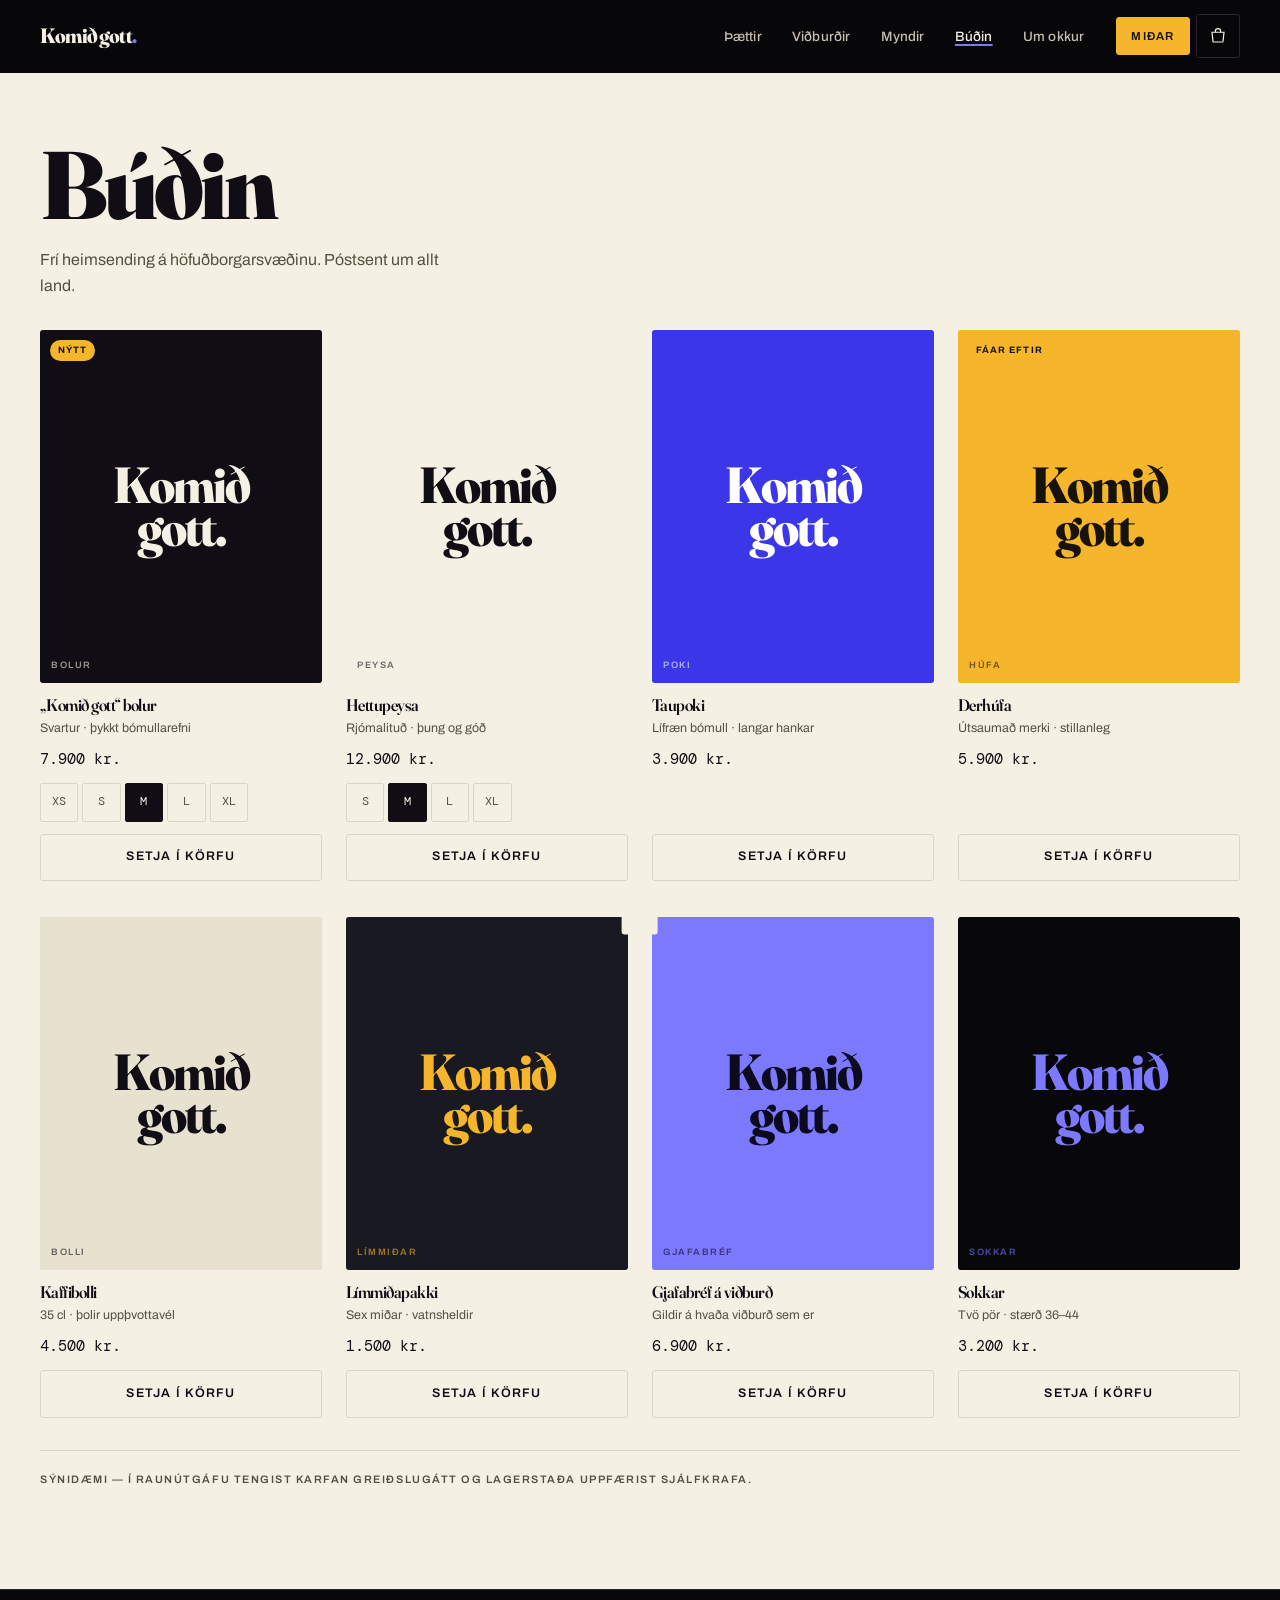
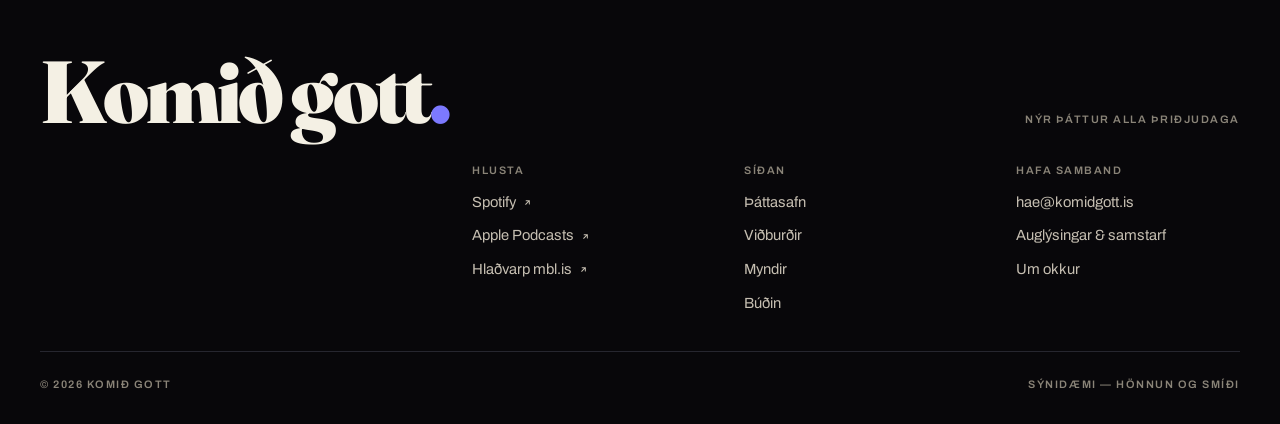
==== budin.html @ ceb2f35a "Sex sjálfstæðar síður, vektorhönd og hreinsun eftir hönnunarúttekt Síðan er ekki lengur ein löng síð" ====
<!doctype html>
<html lang="is">
<head>
<meta charset="utf-8">
<meta name="viewport" content="width=device-width, initial-scale=1, viewport-fit=cover">
<title>Búðin — Komið gott</title>
<meta name="description" content="Vefverslun Komið gott. Bolir, peysur og fleira. Frí heimsending á höfuðborgarsvæðinu.">
<meta name="theme-color" content="#08070A">

<!-- Sýnidæmi: haldið utan við leitarvélar. Fjarlægið þessa línu — og
     robots.txt — þegar síðan fer í loftið fyrir alvöru. -->
<meta name="robots" content="noindex, nofollow">

<meta property="og:type" content="website">
<meta property="og:title" content="Búðin — Komið gott">
<meta property="og:description" content="Vefverslun Komið gott. Bolir, peysur og fleira. Frí heimsending á höfuðborgarsvæðinu.">
<meta property="og:image" content="assets/logo.jpg">
<meta property="og:locale" content="is_IS">

<link rel="icon" href="assets/logo.jpg">
<link rel="preconnect" href="https://fonts.googleapis.com">
<link rel="preconnect" href="https://fonts.gstatic.com" crossorigin>
<link href="https://fonts.googleapis.com/css2?family=Fraunces:opsz,wght,SOFT,WONK@9..144,300..900,0..100,0..1&family=Archivo:wght@400;500;600;700&family=DM+Mono:wght@400;500&display=swap" rel="stylesheet">
<link rel="stylesheet" href="assets/styles.css">
</head>

<body>
<a class="skip" href="#efni">Beint í efnið</a>

<header class="nav" id="nav">
  <div class="nav__inner">
    <a class="nav__brand" href="index.html">Komið gott<i>.</i></a>
    <nav aria-label="Aðalvalmynd">
      <ul class="nav__links" id="navLinks">
        <li><a href="thaettir.html">Þættir</a></li>
        <li><a href="vidburdir.html">Viðburðir</a></li>
        <li><a href="myndir.html">Myndir</a></li>
        <li><a href="budin.html" aria-current="page">Búðin</a></li>
        <li><a href="um.html">Um okkur</a></li>
      </ul>
    </nav>
    <div class="nav__actions">
      <a class="btn btn--flag btn--sm nav__tickets" href="vidburdir.html">Miðar</a>
      <button class="iconbtn" id="cartOpen" aria-label="Opna körfu">
        <svg viewBox="0 0 24 24" fill="none" stroke="currentColor" stroke-width="1.6" aria-hidden="true"><path d="M4 7h16l-1.3 12.2a1 1 0 0 1-1 .8H6.3a1 1 0 0 1-1-.9L4 7Z"/><path d="M8.5 7V5.6a3.5 3.5 0 0 1 7 0V7"/></svg>
        <span class="iconbtn__count" id="cartCount" hidden>0</span>
      </button>
      <button class="iconbtn nav__toggle" id="navToggle" aria-expanded="false" aria-controls="navLinks" aria-label="Valmynd">
        <span class="burger"></span>
      </button>
    </div>
  </div>
</header>

<main id="efni">

<div class="paper">
  <header class="phead wrap">
    <h1>Búðin</h1>
    <p>Frí heimsending á höfuðborgarsvæðinu. Póstsent um allt land.</p>
  </header>

  <section class="band" style="padding-top:0">
    <div class="wrap">
      <div class="products" id="products"></div>
      <p class="micro shop__note">Sýnidæmi — í raunútgáfu tengist karfan greiðslugátt og lagerstaða uppfærist sjálfkrafa.</p>
    </div>
  </section>
</div>
</main>

<footer class="footer">
  <div class="wrap">
    <div class="footer__top">
      <p class="footer__word">Komið gott<i>.</i></p>
      <p class="micro">Nýr þáttur alla þriðjudaga</p>
    </div>

    <div class="footer__cols">
      <div>
        <h2>Hlusta</h2>
        <ul>
          <li><a href="https://open.spotify.com/show/0MOGvOhy1255O5DG4xU5uj" target="_blank" rel="noopener">Spotify <svg class="i" viewBox="0 0 24 24" fill="none" stroke="currentColor" stroke-width="2.2" stroke-linecap="round" stroke-linejoin="round" aria-hidden="true"><path d="M8 16 16 8M9 8h7v7"/></svg></a></li>
          <li><a href="https://podcasts.apple.com/is/podcast/komi%C3%B0-gott/id1753137038" target="_blank" rel="noopener">Apple Podcasts <svg class="i" viewBox="0 0 24 24" fill="none" stroke="currentColor" stroke-width="2.2" stroke-linecap="round" stroke-linejoin="round" aria-hidden="true"><path d="M8 16 16 8M9 8h7v7"/></svg></a></li>
          <li><a href="https://www.mbl.is/hladvarp/hlusta/komid-gott/" target="_blank" rel="noopener">Hlaðvarp mbl.is <svg class="i" viewBox="0 0 24 24" fill="none" stroke="currentColor" stroke-width="2.2" stroke-linecap="round" stroke-linejoin="round" aria-hidden="true"><path d="M8 16 16 8M9 8h7v7"/></svg></a></li>
        </ul>
      </div>
      <div>
        <h2>Síðan</h2>
        <ul>
          <li><a href="thaettir.html">Þáttasafn</a></li>
          <li><a href="vidburdir.html">Viðburðir</a></li>
          <li><a href="myndir.html">Myndir</a></li>
          <li><a href="budin.html">Búðin</a></li>
        </ul>
      </div>
      <div>
        <h2>Hafa samband</h2>
        <ul>
          <li><a href="mailto:hae@komidgott.is">hae@komidgott.is</a></li>
          <li><a href="mailto:auglysingar@komidgott.is">Auglýsingar &amp; samstarf</a></li>
          <li><a href="um.html">Um okkur</a></li>
        </ul>
      </div>
    </div>

    <div class="footer__base micro">
      <span>© 2026 Komið gott</span>
      <span>Sýnidæmi — hönnun og smíði</span>
    </div>
  </div>
</footer>

<div class="scrim" id="scrim"></div>

<aside class="cart" id="cart" aria-label="Karfa" aria-hidden="true">
  <div class="cart__head">
    <h2>Karfan þín</h2>
    <button class="iconbtn" id="cartClose" type="button" aria-label="Loka körfu">
      <svg viewBox="0 0 24 24" fill="none" stroke="currentColor" stroke-width="1.8" stroke-linecap="round" aria-hidden="true"><path d="m6 6 12 12M18 6 6 18"/></svg>
    </button>
  </div>
  <ul class="cart__items" id="cartItems"></ul>
  <p class="cart__empty" id="cartEmpty">Karfan er tóm.<br><a href="budin.html">Kíktu í búðina</a></p>
  <div class="cart__foot">
    <div class="cart__total">
      <span class="micro">Samtals</span>
      <b id="cartTotal">0 kr.</b>
    </div>
    <button class="btn btn--block" id="checkout" type="button">Ganga frá pöntun</button>
    <p class="micro cart__fine">Sýnidæmi — engin greiðsla fer fram.</p>
  </div>
</aside>

<div class="toast" id="toast" role="status" aria-live="polite"></div>

<script src="assets/app.js"></script>
</body>
</html>
---- assets/styles.css ----
/* ==========================================================================
   Komið gott
   Farsíma-fyrst: grunnstílarnir eru símaútlitið, breiðari skjáir fá
   viðbætur í min-width fyrirspurnum neðar.
   ========================================================================== */

:root {
  color-scheme: dark;

  --ink:        #08070A;
  --ink-1:      #101016;
  --ink-2:      #191922;
  --line:       #26262F;

  --paper:      #F4F0E4;
  --paper-card: #FBF9F2;
  --paper-line: #DCD5C2;

  --on-ink:     #F4F0E4;
  --on-ink-2:   #C6BFB2;
  --on-ink-3:   #8A8478;
  --on-paper:   #100E14;
  --on-paper-2: #56503E;

  --signal:     #3B37E8;
  --signal-2:   #7C79FF;
  --flag:       #F5B62B;

  --display: "Fraunces", "Iowan Old Style", Georgia, serif;
  --body: "Archivo", "Helvetica Neue", Arial, sans-serif;
  --data: "DM Mono", ui-monospace, "SF Mono", Menlo, monospace;

  --gutter: 1.25rem;
  --max: 80rem;
  --nav-h: 3.75rem;
  --r: 3px;
  --ease: cubic-bezier(.22, .68, .3, 1);

  /* Vafraflötur sem við teiknuðum ekki sjálf — þeir bera hönnunina líka */
  accent-color: var(--signal);
  caret-color: var(--signal-2);
  scrollbar-color: var(--line) var(--ink);
  scrollbar-width: thin;
}

*, *::before, *::after { box-sizing: border-box; }

html {
  -webkit-text-size-adjust: 100%;
  scroll-behavior: smooth;
  scroll-padding-top: calc(var(--nav-h) + 1rem);
}

body {
  margin: 0;
  background: var(--ink);
  color: var(--on-ink);
  font-family: var(--body);
  font-size: 1rem;
  line-height: 1.6;
  font-synthesis-weight: none;
  -webkit-font-smoothing: antialiased;
  overflow-x: hidden;
  touch-action: manipulation;
  -webkit-tap-highlight-color: rgba(124, 121, 255, 0.24);
}

img, svg { display: block; max-width: 100%; }
a { color: inherit; text-underline-offset: 0.22em; text-decoration-thickness: 1px; }
button { font: inherit; color: inherit; }

:focus-visible {
  outline: 2px solid var(--signal-2);
  outline-offset: 3px;
  border-radius: 2px;
}
.paper :focus-visible { outline-color: var(--signal); }

::selection { background: var(--signal); color: #fff; }

.vh {
  position: absolute; width: 1px; height: 1px;
  padding: 0; margin: -1px; overflow: hidden;
  clip-path: inset(50%); white-space: nowrap;
}

.skip {
  position: absolute; left: 50%; top: 0.5rem; z-index: 200;
  transform: translate(-50%, -250%);
  padding: 0.7rem 1.1rem;
  background: var(--paper); color: var(--on-paper);
  border-radius: var(--r);
  font-size: 0.85rem; font-weight: 600; text-decoration: none;
  transition: transform 0.2s var(--ease);
}
.skip:focus { transform: translate(-50%, 0); }

/* --------------------------------------------------------------------------
   Letur
   -------------------------------------------------------------------------- */

h1, h2, h3 {
  font-family: var(--display);
  font-variation-settings: "opsz" 144, "SOFT" 16, "WONK" 1;
  font-weight: 700;
  line-height: 0.98;
  letter-spacing: -0.03em;
  text-wrap: balance;
  margin: 0;
}

p, ul, ol, dl, dd, figure { margin: 0; padding: 0; }
li { list-style: none; }

/* Smáletur fyrir gögn og myndatexta — aldrei sem merkimiði ofan á fyrirsögn */
.micro {
  font-size: 0.68rem;
  font-weight: 600;
  letter-spacing: 0.14em;
  text-transform: uppercase;
  line-height: 1.5;
  color: var(--on-ink-3);
}
.paper .micro, .ticket .micro { color: var(--on-paper-2); }

.data {
  font-family: var(--data);
  font-variant-numeric: tabular-nums;
  letter-spacing: -0.02em;
}

.tlink {
  display: inline-flex;
  align-items: center;
  gap: 0.4rem;
  text-decoration: none;
  font-size: 0.92rem;
  font-weight: 500;
  background-image: linear-gradient(currentColor, currentColor);
  background-size: 100% 1px;
  background-position: 0 100%;
  background-repeat: no-repeat;
  padding-bottom: 2px;
  transition: color 0.2s var(--ease), background-size 0.3s var(--ease);
}
.tlink:hover { color: var(--signal-2); background-size: 100% 2px; }
.paper .tlink:hover { color: var(--signal); }
.tlink .i { width: 14px; height: 14px; transition: transform 0.25s var(--ease); }
.tlink:hover .i { transform: translateX(3px); }

/* --------------------------------------------------------------------------
   Umgjörð
   -------------------------------------------------------------------------- */

.wrap {
  width: 100%;
  max-width: var(--max);
  margin-inline: auto;
  padding-inline: var(--gutter);
}

.band { padding-block: 3.5rem; }
.paper { background: var(--paper); color: var(--on-paper); }

.shead {
  display: flex;
  flex-wrap: wrap;
  align-items: baseline;
  justify-content: space-between;
  gap: 0.75rem 2rem;
  padding-bottom: 1.25rem;
  margin-bottom: 2rem;
  border-bottom: 1px solid var(--line);
}
.paper .shead { border-bottom-color: var(--paper-line); }
.shead h2 { font-size: clamp(2.1rem, 10vw, 3.2rem); font-weight: 800; }

/* Haus undirsíðu */
.phead { padding-block: 2.5rem 2rem; }
.phead h1 {
  font-size: clamp(2.8rem, 15vw, 6rem);
  font-weight: 900;
  font-variation-settings: "opsz" 144, "SOFT" 10, "WONK" 1;
  letter-spacing: -0.04em;
}
.phead p { margin-top: 1rem; max-width: 46ch; color: var(--on-ink-2); }
/* Rjómaopnan getur verið á foreldrinu, ekki á .phead sjálfu */
.paper .phead p, .phead.paper p { color: var(--on-paper-2); }

/* --------------------------------------------------------------------------
   Höndin — vektor rakinn úr merkinu, því JPG-in var of mjúk í stækkun
   -------------------------------------------------------------------------- */

.hand { color: var(--on-ink); flex: none; }
.hand svg { width: 100%; height: auto; }

/* --------------------------------------------------------------------------
   Hnappar og merkimiðar
   -------------------------------------------------------------------------- */

.btn {
  --bg: var(--signal);
  --fg: #fff;
  display: inline-flex;
  align-items: center;
  justify-content: center;
  gap: 0.5rem;
  min-height: 2.9rem;
  padding: 0.8rem 1.3rem;
  background: var(--bg);
  color: var(--fg);
  border: 1px solid var(--bg);
  border-radius: var(--r);
  font-size: 0.78rem;
  font-weight: 600;
  letter-spacing: 0.1em;
  text-transform: uppercase;
  text-decoration: none;
  white-space: nowrap;
  cursor: pointer;
  transition: background-color 0.2s var(--ease), border-color 0.2s var(--ease),
              color 0.2s var(--ease), transform 0.2s var(--ease);
}
.btn:hover { --bg: var(--signal-2); transform: translateY(-2px); }
.btn:active { transform: none; }
.btn .i { width: 13px; height: 13px; }

.btn--ghost { --bg: transparent; --fg: var(--on-ink); border-color: var(--line); }
.btn--ghost:hover { --bg: var(--on-ink); --fg: var(--ink); border-color: var(--on-ink); }
.paper .btn--ghost, .ticket .btn--ghost { --fg: var(--on-paper); border-color: var(--paper-line); }
.paper .btn--ghost:hover, .ticket .btn--ghost:hover { --bg: var(--on-paper); --fg: var(--paper); border-color: var(--on-paper); }

.btn--flag { --bg: var(--flag); --fg: #17130A; }
.btn--flag:hover { --bg: #FFC94E; }

.btn--block { width: 100%; }
.btn--sm { min-height: 2.4rem; padding: 0.55rem 0.9rem; font-size: 0.72rem; }
.btn[aria-disabled="true"] { opacity: 0.4; pointer-events: none; }

.tag {
  display: inline-flex;
  align-items: center;
  gap: 0.35rem;
  padding: 0.28rem 0.6rem;
  border: 1px solid currentColor;
  border-radius: 999px;
  font-size: 0.62rem;
  font-weight: 700;
  letter-spacing: 0.12em;
  text-transform: uppercase;
  white-space: nowrap;
  color: var(--on-ink-3);
}
.paper .tag, .ticket .tag { color: var(--on-paper-2); }
.tag--flag { color: var(--flag); }

/* Gulur texti á rjómalitum fleti mælist 1,6:1. Á ljósum grunni verður
   miðinn því fylltur með dökkum texta í staðinn fyrir útlínu. */
.paper .tag--flag,
.nextbar .tag--flag { background: var(--flag); border-color: var(--flag); color: #17130A; }

/* Svarti miðinn er dökkur þótt hann standi á rjómaopnu — þar heldur
   útlínuútgáfan sér og mælist 10,6:1. */
.ticket--lead .tag--flag { background: transparent; border-color: currentColor; color: var(--flag); }

/* --------------------------------------------------------------------------
   Haus
   -------------------------------------------------------------------------- */

.nav {
  position: sticky;
  top: 0;
  z-index: 60;
  background: rgba(8, 7, 10, 0.82);
  backdrop-filter: blur(16px);
  border-bottom: 1px solid transparent;
  transition: border-color 0.3s var(--ease);
}
.nav[data-stuck="true"] { border-bottom-color: var(--line); }

.nav__inner {
  width: 100%;
  max-width: var(--max);
  margin-inline: auto;
  padding-inline: var(--gutter);
  height: var(--nav-h);
  display: flex;
  align-items: center;
  gap: 0.5rem;
}

.nav__brand {
  font-family: var(--display);
  font-variation-settings: "opsz" 144, "SOFT" 16, "WONK" 1;
  font-weight: 800;
  font-size: 1.15rem;
  letter-spacing: -0.04em;
  text-decoration: none;
  margin-right: auto;
  white-space: nowrap;
}
.nav__brand i { font-style: normal; color: var(--signal-2); }

.nav__links {
  position: fixed;
  inset: var(--nav-h) 0 auto 0;
  display: grid;
  padding: 0.25rem var(--gutter) 1.5rem;
  background: rgba(8, 7, 10, 0.98);
  backdrop-filter: blur(16px);
  border-bottom: 1px solid var(--line);
  transform: translateY(-120%);
  visibility: hidden;
  transition: transform 0.35s var(--ease), visibility 0.35s;
}
.nav__links[data-open="true"] { transform: none; visibility: visible; }

.nav__links a {
  display: flex;
  align-items: center;
  justify-content: space-between;
  padding-block: 0.95rem;
  border-bottom: 1px solid var(--line);
  font-family: var(--display);
  font-variation-settings: "opsz" 72, "SOFT" 16, "WONK" 1;
  font-size: 1.5rem;
  font-weight: 600;
  letter-spacing: -0.02em;
  text-decoration: none;
  transition: color 0.2s var(--ease);
}
.nav__links a:hover { color: var(--signal-2); }
.nav__links a[aria-current="page"] { color: var(--flag); }

.nav__actions { display: flex; align-items: center; gap: 0.4rem; }
.nav__tickets { display: none; }

.iconbtn {
  position: relative;
  width: 2.75rem; height: 2.75rem;
  display: grid;
  place-items: center;
  background: transparent;
  border: 1px solid var(--line);
  border-radius: var(--r);
  cursor: pointer;
  padding: 0;
  transition: border-color 0.2s var(--ease), background-color 0.2s var(--ease);
}
.iconbtn:hover { border-color: var(--on-ink-3); }
.iconbtn svg { width: 18px; height: 18px; }

.iconbtn__count {
  position: absolute;
  top: -6px; right: -6px;
  min-width: 1.15rem; height: 1.15rem;
  display: grid; place-items: center;
  padding-inline: 0.25rem;
  background: var(--signal);
  border-radius: 999px;
  font-family: var(--data);
  font-size: 0.62rem;
  color: #fff;
}
.iconbtn__count[hidden] { display: none; }

.burger, .burger::before, .burger::after {
  display: block;
  width: 15px; height: 1.5px;
  background: currentColor;
  transition: transform 0.25s var(--ease), opacity 0.2s var(--ease);
}
.burger { position: relative; }
.burger::before { content: ""; position: absolute; top: -4.5px; }
.burger::after  { content: ""; position: absolute; top: 4.5px; }
.nav__toggle[aria-expanded="true"] .burger { background: transparent; }
.nav__toggle[aria-expanded="true"] .burger::before { transform: translateY(4.5px) rotate(45deg); }
.nav__toggle[aria-expanded="true"] .burger::after  { transform: translateY(-4.5px) rotate(-45deg); }

/* --------------------------------------------------------------------------
   Hero — eitt plakat, aðeins á forsíðu
   -------------------------------------------------------------------------- */

.hero {
  position: relative;
  min-height: calc(100svh - var(--nav-h));
  display: flex;
  flex-direction: column;
  justify-content: flex-end;
  overflow: hidden;
  padding-top: 2rem;
}

.hero__inner {
  position: relative;
  width: 100%;
  max-width: var(--max);
  margin-inline: auto;
  padding: 0 var(--gutter) 2.25rem;
}

.hero__mark { display: flex; align-items: flex-end; margin-bottom: 1.4rem; }

/* Höndin bleedar út af brúninni og tekur því aðeins 20vw af breiddinni.
   Þannig kemst heitið að í fullri stærð niður í 320 px skjá. */
.hero__hand {
  width: 32vw;
  margin-right: -12vw;
  margin-bottom: -0.5rem;
  transform: rotate(6deg);
}

.hero__word {
  flex: 1 1 auto;
  min-width: 0;
  font-size: clamp(3rem, 18vw, 8rem);
  font-weight: 900;
  font-variation-settings: "opsz" 144, "SOFT" 8, "WONK" 1;
  line-height: 0.82;
  letter-spacing: -0.04em;
}
.hero__word i { font-style: normal; color: var(--signal-2); }

/* Eina samda hreyfingin á síðunni: heitið rís upp úr eigin ramma við komu */
.hero__line { display: block; overflow: hidden; padding-bottom: 0.02em; }
.hero__line:last-child { padding-bottom: 0.2em; }
.hero__line > span { display: block; transform: translateY(105%); animation: raise 1.05s var(--ease) forwards; }
.hero__line:nth-child(2) > span { animation-delay: 0.1s; }
@keyframes raise { to { transform: none; } }

.hero__lead {
  max-width: 32ch;
  font-size: 1.02rem;
  line-height: 1.55;
  color: var(--on-ink-2);
  margin-bottom: 1.75rem;
}

.hero__cta { display: grid; gap: 0.6rem; }

.hero__facts {
  display: flex;
  flex-wrap: wrap;
  gap: 0.4rem 1.1rem;
  margin-top: 1.75rem;
  padding-top: 1.25rem;
  border-top: 1px solid var(--line);
}
.hero__facts b { color: var(--on-ink); font-weight: 700; }

/* Miðaborðinn: fullbreiður, límdur við botn plakatsins */
.nextbar {
  position: relative;
  display: grid;
  gap: 0.7rem;
  padding: 1.1rem var(--gutter) 1.2rem;
  background: var(--paper);
  color: var(--on-paper);
  text-decoration: none;
  transition: background-color 0.25s var(--ease);
}
.nextbar:hover { background: #fff; }
.nextbar::before {
  content: "";
  position: absolute;
  inset: 0 0 auto 0;
  height: 3px;
  background: var(--flag);
}

.nextbar__main { display: grid; gap: 0.15rem; }
.nextbar__main b {
  font-family: var(--display);
  font-variation-settings: "opsz" 72, "SOFT" 16, "WONK" 1;
  font-size: 1.45rem;
  font-weight: 700;
  letter-spacing: -0.03em;
  line-height: 1;
}
.nextbar__main span { font-family: var(--data); font-size: 0.8rem; color: var(--on-paper-2); }

.nextbar__cd { display: flex; gap: 0.85rem; }
.nextbar__cd > span { display: flex; align-items: baseline; gap: 0.2rem; }
.nextbar__cd b {
  font-family: var(--data);
  font-variant-numeric: tabular-nums;
  font-size: 1.3rem;
  font-weight: 500;
  letter-spacing: -0.04em;
}
.nextbar__cd i {
  font-style: normal;
  font-size: 0.62rem;
  font-weight: 600;
  letter-spacing: 0.1em;
  text-transform: uppercase;
  color: var(--on-paper-2);
}

.nextbar__cta { display: flex; align-items: center; justify-content: space-between; gap: 1rem; }
.nextbar__go {
  display: inline-flex;
  align-items: center;
  gap: 0.4rem;
  font-size: 0.78rem;
  font-weight: 700;
  letter-spacing: 0.1em;
  text-transform: uppercase;
}
.nextbar__go .i { width: 14px; height: 14px; transition: transform 0.25s var(--ease); }
.nextbar:hover .nextbar__go .i { transform: translateX(4px); }

/* --------------------------------------------------------------------------
   Þáttur vikunnar
   -------------------------------------------------------------------------- */

.latest { display: grid; gap: 1.75rem; }

.latest__art {
  position: relative;
  border-radius: var(--r);
  overflow: hidden;
  max-width: 20rem;
  box-shadow: 0 24px 48px -24px rgba(0, 0, 0, 0.9);
}
.latest__art img { width: 100%; height: auto; aspect-ratio: 1; object-fit: cover; }
.latest__art figcaption {
  position: absolute;
  left: 0; right: 0; bottom: 0;
  padding: 2.5rem 0.9rem 0.75rem;
  background: linear-gradient(transparent, rgba(0, 0, 0, 0.9));
  color: var(--on-ink-2);
}

.latest__meta { color: var(--on-ink-2); margin-bottom: 0.85rem; }
.latest__title { font-size: clamp(1.8rem, 8vw, 2.6rem); font-weight: 700; margin-bottom: 0.85rem; }
.latest__desc { max-width: 52ch; color: var(--on-ink-2); margin-bottom: 1.5rem; }

.player {
  display: flex;
  align-items: center;
  gap: 0.85rem;
  padding: 0.7rem 0.9rem;
  background: var(--ink-1);
  border: 1px solid var(--line);
  border-radius: var(--r);
  margin-bottom: 1.25rem;
}

.player__play {
  width: 2.9rem; height: 2.9rem;
  flex: none;
  display: grid;
  place-items: center;
  background: var(--on-ink);
  color: var(--ink);
  border: none;
  border-radius: 50%;
  cursor: pointer;
  transition: transform 0.2s var(--ease), background-color 0.2s var(--ease);
}
.player__play:hover { transform: scale(1.07); background: var(--flag); }
.player__play svg { width: 15px; height: 15px; }

.player__t { font-family: var(--data); font-variant-numeric: tabular-nums; font-size: 0.72rem; color: var(--on-ink-3); white-space: nowrap; }
.player__len { display: none; }

.player__bar { flex: 1; min-width: 2rem; height: 3px; background: var(--line); border-radius: 999px; overflow: hidden; }
.player__fill { display: block; height: 100%; width: 0%; background: var(--signal-2); transition: width 0.4s linear; }

.platforms { display: flex; flex-wrap: wrap; gap: 0.4rem; }
.platforms a {
  display: inline-flex;
  align-items: center;
  gap: 0.35rem;
  min-height: 2.4rem;
  padding: 0.5rem 0.85rem;
  border: 1px solid var(--line);
  border-radius: 999px;
  text-decoration: none;
  color: var(--on-ink-2);
  transition: color 0.2s var(--ease), border-color 0.2s var(--ease);
}
.platforms a:hover { color: var(--on-ink); border-color: var(--on-ink-3); }
.platforms .i { width: 11px; height: 11px; }

/* --------------------------------------------------------------------------
   Þáttasafn
   -------------------------------------------------------------------------- */

.filters { display: flex; flex-wrap: wrap; gap: 0.35rem; }

.chip {
  min-height: 2.4rem;
  padding: 0.45rem 0.85rem;
  background: transparent;
  border: 1px solid var(--line);
  border-radius: 999px;
  color: var(--on-ink-3);
  font-family: var(--data);
  font-size: 0.74rem;
  cursor: pointer;
  transition: color 0.2s var(--ease), border-color 0.2s var(--ease), background-color 0.2s var(--ease);
}
.chip:hover { color: var(--on-ink); border-color: var(--on-ink-3); }
.chip[aria-pressed="true"] { background: var(--on-ink); border-color: var(--on-ink); color: var(--ink); }

/* Engin border-top: fyrirsagnarlínan fyrir ofan sér um efri brúnina,
   annars liggja tvær línur hlið við hlið. */
.eps { border-top: 0; }

.ep {
  display: grid;
  grid-template-columns: minmax(0, 1fr) auto;
  align-items: start;
  gap: 0.35rem 1rem;
  padding-block: 1.35rem;
  border-bottom: 1px solid var(--line);
  transition: border-color 0.25s var(--ease);
}
.ep:hover { border-bottom-color: var(--on-ink-3); }

.ep__no { grid-column: 1 / -1; font-family: var(--data); font-size: 0.7rem; color: var(--signal-2); }

.ep__title {
  font-family: var(--display);
  font-variation-settings: "opsz" 60, "SOFT" 16, "WONK" 1;
  font-size: 1.2rem;
  font-weight: 600;
  line-height: 1.15;
  letter-spacing: -0.02em;
  margin-bottom: 0.35rem;
  transition: color 0.2s var(--ease);
}
.ep:hover .ep__title { color: var(--signal-2); }
.ep__desc { font-size: 0.9rem; line-height: 1.5; color: var(--on-ink-2); max-width: 60ch; }
.ep__guest { display: inline-flex; align-items: center; gap: 0.4rem; margin-top: 0.55rem; color: var(--flag); }
.ep__guest .i { width: 13px; height: 13px; }
.ep__meta { display: flex; gap: 0.9rem; margin-top: 0.6rem; font-family: var(--data); font-variant-numeric: tabular-nums; font-size: 0.72rem; color: var(--on-ink-3); }

.ep__play {
  grid-row: 2;
  grid-column: 2;
  display: grid;
  place-items: center;
  width: 2.75rem; height: 2.75rem;
  border: 1px solid var(--line);
  border-radius: 50%;
  text-decoration: none;
  transition: background-color 0.2s var(--ease), border-color 0.2s var(--ease), color 0.2s var(--ease);
}
.ep__play:hover { background: var(--signal); border-color: var(--signal); color: #fff; }
.ep__play svg { width: 12px; height: 12px; }

.eps__more { display: flex; justify-content: center; margin-top: 2.25rem; }
.eps__empty { padding: 3rem 0; color: var(--on-ink-3); }

/* --------------------------------------------------------------------------
   Viðburðir — miðar með rifgati
   -------------------------------------------------------------------------- */

.tickets { display: grid; gap: 1rem; }

.ticket {
  --pad: 1.25rem;
  --perf: 4.75rem;
  position: relative;
  display: grid;
  grid-template-columns: var(--perf) minmax(0, 1fr);
  gap: 0 1.1rem;
  padding: 1.35rem var(--pad);
  background: var(--paper-card);
  border: 1px solid var(--paper-line);
  border-radius: var(--r);
}

/* Útstungurnar sitja á rifgatinu. Báðar leiða af --pad og --perf svo
   gatið og götin geta ekki skriðið í sundur milli skjástærða. */
.ticket::before,
.ticket::after {
  content: "";
  position: absolute;
  left: calc(var(--pad) + var(--perf));
  width: 13px; height: 13px;
  border: 1px solid var(--paper-line);
  border-radius: 50%;
  background: var(--paper);
  transform: translateX(-50%);
}
.ticket::before { top: -8px; clip-path: inset(50% -2px -2px -2px); }
.ticket::after  { bottom: -8px; clip-path: inset(-2px -2px 50% -2px); }

.ticket__date {
  position: relative;
  font-family: var(--data);
  font-variant-numeric: tabular-nums;
  text-align: center;
  line-height: 1;
  padding-right: 1.1rem;
}
.ticket__date::after {
  content: "";
  position: absolute;
  right: 0; top: -0.35rem; bottom: -0.35rem;
  border-right: 1.5px dashed var(--paper-line);
}
.ticket__date b {
  display: block;
  font-family: var(--display);
  font-variation-settings: "opsz" 144, "SOFT" 16, "WONK" 1;
  font-size: 2.5rem;
  font-weight: 800;
  letter-spacing: -0.04em;
}
.ticket__date span { display: block; margin-top: 0.2rem; font-size: 0.68rem; font-weight: 600; letter-spacing: 0.14em; text-transform: uppercase; }
.ticket__date i { display: block; margin-top: 0.25rem; font-style: normal; font-size: 0.68rem; color: var(--on-paper-2); }

.ticket__kicker { margin-bottom: 0.5rem; }
.ticket__body h3 { font-size: 1.3rem; font-weight: 700; margin-bottom: 0.3rem; }
.ticket__where { font-family: var(--data); font-size: 0.78rem; color: var(--on-paper-2); }
.ticket__note { margin-top: 0.75rem; font-size: 0.92rem; color: var(--on-paper-2); max-width: 48ch; }

.ticket__buy {
  grid-column: 1 / -1;
  display: flex;
  flex-wrap: wrap;
  align-items: center;
  gap: 0.7rem;
  margin-top: 1.1rem;
  padding-top: 1.1rem;
  border-top: 1px dashed var(--paper-line);
}
.ticket__price { font-family: var(--data); font-variant-numeric: tabular-nums; font-size: 1.3rem; letter-spacing: -0.03em; margin-right: auto; }
.ticket__price i { font-style: normal; font-size: 0.85rem; color: var(--on-paper-2); }
.ticket__buy .btn { width: 100%; }
.ticket__fine { width: 100%; text-align: center; }

.ticket--lead {
  background: var(--on-paper);
  border-color: var(--on-paper);
  color: var(--paper);
}
.ticket--lead .micro,
.ticket--lead .ticket__where,
.ticket--lead .ticket__note,
.ticket--lead .ticket__date i,
.ticket--lead .ticket__price i { color: rgba(244, 240, 228, 0.68); }
.ticket--lead .ticket__date::after,
.ticket--lead .ticket__buy { border-color: rgba(244, 240, 228, 0.3); }
.ticket--lead::before, .ticket--lead::after { border-color: var(--on-paper); }
.ticket--lead .ticket__body h3 { font-size: clamp(1.6rem, 7vw, 2.1rem); }

.past { margin-top: 2.5rem; }
.past h2 { font-size: 1.4rem; font-weight: 700; margin-bottom: 1rem; }
.past__list li {
  display: flex;
  flex-wrap: wrap;
  align-items: center;
  gap: 0.5rem 0.9rem;
  padding-block: 0.9rem;
  border-top: 1px solid var(--paper-line);
  font-size: 0.92rem;
  color: var(--on-paper-2);
}
.past__list b { font-family: var(--data); font-variant-numeric: tabular-nums; font-size: 0.82rem; color: var(--on-paper); min-width: 7.5rem; }

/* --------------------------------------------------------------------------
   Myndir
   -------------------------------------------------------------------------- */

/* Aðalmyndin tekur tvo dálka, hinir sex einn hvor — samtals 8 hólf, sem
   gengur upp bæði í tveimur dálkum (4 raðir) og fjórum (2 raðir). */
.shots { display: grid; grid-template-columns: repeat(2, 1fr); gap: 0.6rem; }

.shot {
  position: relative;
  display: block;
  aspect-ratio: 4 / 5;
  padding: 0;
  border: none;
  border-radius: var(--r);
  overflow: hidden;
  background: var(--ink-1);
  color: var(--on-ink);
  text-align: left;
  cursor: zoom-in;
}
.shot--lead { grid-column: span 2; aspect-ratio: 4 / 3; }

.shot img { width: 100%; height: 100%; object-fit: cover; object-position: 50% 26%; transition: transform 0.7s var(--ease); }
.shot:hover img { transform: scale(1.03); }

.shot__cap {
  position: absolute;
  left: 0; right: 0; bottom: 0;
  display: grid;
  gap: 0.15rem;
  padding: 3rem 0.85rem 0.8rem;
  background: linear-gradient(transparent, rgba(4, 3, 6, 0.92));
}
.shot__cap b {
  font-family: var(--display);
  font-variation-settings: "opsz" 60, "SOFT" 16, "WONK" 1;
  font-size: 1.05rem;
  font-weight: 600;
  letter-spacing: -0.02em;
}

/* Kvöld sem bíða mynda: titilspjald, ekki eftirlíking af ljósmynd */
.slate {
  display: flex;
  flex-direction: column;
  justify-content: space-between;
  gap: 1rem;
  padding: 1rem;
  background: var(--ink-1);
  border: 1px solid var(--line);
  border-radius: var(--r);
  aspect-ratio: 4 / 5;
  cursor: default;
}
.slate__venue {
  font-family: var(--display);
  font-variation-settings: "opsz" 72, "SOFT" 16, "WONK" 1;
  font-size: 1.35rem;
  font-weight: 700;
  letter-spacing: -0.02em;
  line-height: 1.05;
}
.slate__foot { display: flex; align-items: flex-end; justify-content: space-between; gap: 0.75rem; }
.slate .hand { width: 1.5rem; color: var(--on-ink-3); }

/* --------------------------------------------------------------------------
   Búðin
   -------------------------------------------------------------------------- */

.products { display: grid; grid-template-columns: repeat(2, 1fr); gap: 1.25rem 0.85rem; }
.product { display: flex; flex-direction: column; }

.product__art {
  position: relative;
  container-type: inline-size;
  aspect-ratio: 4 / 5;
  border-radius: var(--r);
  overflow: hidden;
  margin-bottom: 0.75rem;
  box-shadow: inset 0 0 0 1px rgba(16, 14, 20, 0.1);
}

/* Vörumynd er prentflötur: merkið þrykkt á lit vörunnar */
.swatch {
  position: absolute;
  inset: 0;
  display: grid;
  place-items: center;
  background: var(--bg);
  color: var(--fg);
  transition: transform 0.5s var(--ease);
}
.product:hover .swatch { transform: scale(1.03); }

.swatch__mark {
  font-family: var(--display);
  font-variation-settings: "opsz" 144, "SOFT" 12, "WONK" 1;
  font-weight: 800;
  font-size: 18cqw;
  line-height: 0.86;
  letter-spacing: -0.04em;
  text-align: center;
}
.swatch__kind {
  position: absolute;
  left: 0.7rem; bottom: 0.6rem;
  font-size: 0.58rem;
  font-weight: 600;
  letter-spacing: 0.16em;
  text-transform: uppercase;
  opacity: 0.6;
}

.product__badge {
  position: absolute;
  top: 0.6rem; left: 0.6rem;
  z-index: 1;
  padding: 0.22rem 0.5rem;
  background: var(--flag);
  color: #17130A;
  border-radius: 999px;
  font-size: 0.58rem;
  font-weight: 700;
  letter-spacing: 0.12em;
  text-transform: uppercase;
}

.product__name { font-size: 0.98rem; font-weight: 600; line-height: 1.3; margin-bottom: 0.15rem; }
.product__variant { font-size: 0.78rem; color: var(--on-paper-2); margin-bottom: 0.5rem; }
.product__price { font-family: var(--data); font-variant-numeric: tabular-nums; font-size: 0.95rem; white-space: nowrap; margin-bottom: 0.75rem; }

.sizes { display: flex; flex-wrap: wrap; gap: 0.25rem; margin-bottom: 0.75rem; }
.sizes button {
  min-width: 2.4rem; min-height: 2.4rem;
  padding: 0.3rem 0.4rem;
  background: transparent;
  border: 1px solid var(--paper-line);
  border-radius: 2px;
  font-family: var(--data);
  font-size: 0.72rem;
  color: var(--on-paper-2);
  cursor: pointer;
  transition: border-color 0.15s var(--ease), background-color 0.15s var(--ease), color 0.15s var(--ease);
}
.sizes button:hover { border-color: var(--on-paper-2); }
.sizes button[aria-pressed="true"] { background: var(--on-paper); border-color: var(--on-paper); color: var(--paper); }

.product .btn { margin-top: auto; width: 100%; }
.shop__note { margin-top: 2rem; padding-top: 1.25rem; border-top: 1px solid var(--paper-line); }

/* --------------------------------------------------------------------------
   Um okkur
   -------------------------------------------------------------------------- */

.about { display: grid; gap: 2rem; }
.about__photo { border-radius: var(--r); overflow: hidden; background: var(--paper); }
.about__photo img { width: 100%; height: auto; }

.about__text h2 { font-size: clamp(2rem, 9vw, 3rem); font-weight: 800; letter-spacing: -0.035em; margin-bottom: 1rem; }
.about__lead { color: var(--on-ink-2); max-width: 52ch; }

.hosts { display: grid; gap: 1.25rem; margin-top: 1.75rem; padding-top: 1.75rem; border-top: 1px solid var(--line); }
.hosts dt {
  font-family: var(--display);
  font-variation-settings: "opsz" 60, "SOFT" 16, "WONK" 1;
  font-size: 1.15rem;
  font-weight: 700;
  letter-spacing: -0.02em;
  margin-bottom: 0.2rem;
}
.hosts dd { font-size: 0.92rem; color: var(--on-ink-2); }

.stats {
  display: grid;
  grid-template-columns: repeat(2, 1fr);
  gap: 1px;
  margin-top: 1.75rem;
  background: var(--line);
  border: 1px solid var(--line);
  border-radius: var(--r);
  overflow: hidden;
}
.stats li { background: var(--ink); padding: 1rem 1.1rem; }
.stats b {
  display: block;
  font-family: var(--display);
  font-variation-settings: "opsz" 144, "SOFT" 16, "WONK" 1;
  font-size: 1.7rem;
  font-weight: 800;
  letter-spacing: -0.04em;
  line-height: 1;
  margin-bottom: 0.3rem;
}

/* --------------------------------------------------------------------------
   Póstlisti
   -------------------------------------------------------------------------- */

.signup { background: var(--signal); color: #fff; padding-block: 3.25rem; }
.signup__inner { display: grid; gap: 2rem; }
.signup h2 { font-size: clamp(1.9rem, 8.5vw, 2.8rem); font-weight: 800; letter-spacing: -0.035em; margin-bottom: 0.75rem; }
.signup p { color: rgba(255, 255, 255, 0.85); max-width: 44ch; }

.form { display: grid; gap: 0.7rem; align-content: start; }
.form__row { display: flex; gap: 0.5rem; }
.form label { font-size: 0.8rem; font-weight: 600; color: rgba(255, 255, 255, 0.85); }
.form input {
  flex: 1;
  min-width: 0;
  min-height: 2.9rem;
  padding: 0.85rem 1rem;
  background: rgba(255, 255, 255, 0.14);
  border: 1px solid rgba(255, 255, 255, 0.35);
  border-radius: var(--r);
  color: #fff;
  font-family: var(--body);
  font-size: 1rem;
}
.form input::placeholder { color: rgba(255, 255, 255, 0.65); }
.form input:focus-visible { outline-color: #fff; }
.form .btn { --bg: #fff; --fg: var(--signal); border-color: #fff; }
.form .btn:hover { --bg: var(--paper); --fg: var(--signal); border-color: var(--paper); }
.form__fine { font-size: 0.8rem; color: rgba(255, 255, 255, 0.75); }
.form__err { font-size: 0.85rem; color: #FFE39B; }
.form__err[hidden] { display: none; }

/* --------------------------------------------------------------------------
   Fótur
   -------------------------------------------------------------------------- */

.footer { padding-block: 2.75rem 1.75rem; border-top: 1px solid var(--line); }
.footer__top { padding-bottom: 2.25rem; }
.footer__word {
  font-family: var(--display);
  font-variation-settings: "opsz" 144, "SOFT" 10, "WONK" 1;
  font-weight: 900;
  font-size: clamp(2.6rem, 14vw, 5.5rem);
  line-height: 0.85;
  letter-spacing: -0.04em;
  margin-bottom: 1.5rem;
}
.footer__word i { font-style: normal; color: var(--signal-2); }

.footer__cols { display: grid; gap: 1.75rem; padding-bottom: 2.25rem; }
.footer__cols h2 { font-family: var(--body); font-size: 0.68rem; font-weight: 600; letter-spacing: 0.14em; text-transform: uppercase; color: var(--on-ink-3); margin-bottom: 0.8rem; }
.footer__cols ul { display: grid; gap: 0.5rem; }
.footer__cols a { display: inline-flex; align-items: center; gap: 0.35rem; font-size: 0.92rem; text-decoration: none; color: var(--on-ink-2); transition: color 0.2s var(--ease); }
.footer__cols a:hover { color: var(--on-ink); }
.footer__cols .i { width: 11px; height: 11px; }

.footer__base { display: flex; flex-wrap: wrap; gap: 0.5rem 1.5rem; justify-content: space-between; padding-top: 1.5rem; border-top: 1px solid var(--line); }

/* --------------------------------------------------------------------------
   Karfa, myndagluggi, tilkynning
   -------------------------------------------------------------------------- */

.scrim {
  position: fixed;
  inset: 0;
  z-index: 80;
  background: rgba(4, 3, 6, 0.72);
  opacity: 0;
  visibility: hidden;
  transition: opacity 0.3s var(--ease), visibility 0.3s;
}
.scrim[data-open="true"] { opacity: 1; visibility: visible; }

.cart {
  position: fixed;
  top: 0; right: 0; bottom: 0;
  z-index: 90;
  width: min(26rem, 100%);
  display: flex;
  flex-direction: column;
  background: var(--ink-1);
  border-left: 1px solid var(--line);
  transform: translateX(101%);
  visibility: hidden;
  overscroll-behavior: contain;
  transition: transform 0.35s var(--ease), visibility 0.35s;
}
.cart[data-open="true"] { transform: none; visibility: visible; }

.cart__head { display: flex; align-items: center; justify-content: space-between; gap: 1rem; padding: 1.1rem 1.25rem; border-bottom: 1px solid var(--line); }
.cart__head h2 { font-size: 1.3rem; font-weight: 700; }

.cart__items { flex: 1; overflow-y: auto; overscroll-behavior: contain; padding: 0 1.25rem; }
.cart__empty { padding: 3rem 1.25rem; text-align: center; color: var(--on-ink-3); font-size: 0.92rem; }

.line { display: grid; grid-template-columns: 2.75rem minmax(0, 1fr) auto; gap: 0.85rem; align-items: center; padding-block: 0.9rem; border-bottom: 1px solid var(--line); }
.line__art { width: 2.75rem; height: 2.75rem; display: grid; place-items: center; border-radius: 2px; font-family: var(--display); font-weight: 800; font-size: 0.58rem; line-height: 0.9; text-align: center; }
.line__name { font-size: 0.9rem; font-weight: 600; }
.line__sub { font-family: var(--data); font-size: 0.72rem; color: var(--on-ink-3); }
.line__price { font-family: var(--data); font-variant-numeric: tabular-nums; font-size: 0.85rem; white-space: nowrap; }

.qty { display: inline-flex; align-items: center; gap: 0.15rem; margin-top: 0.4rem; }
.qty button { width: 1.9rem; height: 1.9rem; display: grid; place-items: center; background: transparent; border: 1px solid var(--line); border-radius: 2px; color: var(--on-ink-3); cursor: pointer; line-height: 1; }
.qty button:hover { color: var(--on-ink); border-color: var(--on-ink-3); }
.qty button svg { width: 10px; height: 10px; }
.qty span { min-width: 1.7rem; text-align: center; font-family: var(--data); font-variant-numeric: tabular-nums; font-size: 0.78rem; }

.cart__foot { padding: 1.1rem 1.25rem 1.35rem; border-top: 1px solid var(--line); }
.cart__total { display: flex; align-items: baseline; justify-content: space-between; margin-bottom: 0.9rem; }
.cart__total b { font-family: var(--data); font-variant-numeric: tabular-nums; font-size: 1.3rem; font-weight: 500; letter-spacing: -0.03em; }
.cart__fine { margin-top: 0.7rem; text-align: center; }

.lightbox {
  position: fixed;
  inset: 0;
  z-index: 100;
  display: grid;
  place-items: center;
  padding: var(--gutter);
  background: rgba(4, 3, 6, 0.96);
  opacity: 0;
  visibility: hidden;
  overscroll-behavior: contain;
  transition: opacity 0.3s var(--ease), visibility 0.3s;
}
.lightbox[data-open="true"] { opacity: 1; visibility: visible; }
.lightbox__stage { width: 100%; max-width: 56rem; }
.lightbox__frame { position: relative; border-radius: var(--r); overflow: hidden; background: var(--ink-1); }
.lightbox__frame img { width: 100%; height: auto; }
.lightbox__x { position: absolute; top: 0.75rem; right: 0.75rem; z-index: 2; background: rgba(8, 7, 10, 0.85); }
.lightbox__cap { display: flex; flex-wrap: wrap; gap: 0.5rem 0.75rem; margin-top: 0.9rem; }
.lightbox__cap b { color: var(--on-ink); }

.toast {
  position: fixed;
  left: 50%; bottom: 1.25rem;
  z-index: 120;
  transform: translate(-50%, 200%);
  max-width: calc(100vw - 2rem);
  padding: 0.85rem 1.15rem;
  background: var(--paper);
  color: var(--on-paper);
  border-radius: var(--r);
  font-size: 0.88rem;
  box-shadow: 0 18px 40px -16px rgba(0, 0, 0, 0.85);
  transition: transform 0.4s var(--ease);
}
.toast[data-open="true"] { transform: translate(-50%, 0); }

/* ==========================================================================
   ≥ 640px
   ========================================================================== */

@media (min-width: 640px) {
  :root { --gutter: 2rem; }

  .band { padding-block: 4.5rem; }
  .hero__cta { display: flex; flex-wrap: wrap; }
  .hero__lead { font-size: 1.1rem; max-width: 36ch; }

  .nextbar { grid-template-columns: minmax(0, 1fr) auto; align-items: center; gap: 0.5rem 2rem; padding-block: 1.25rem; }
  .nextbar__main { grid-column: 1; grid-row: 1; }
  .nextbar__cd   { grid-column: 1; grid-row: 2; }
  .nextbar__cta  { grid-column: 2; grid-row: 1 / span 2; gap: 1.25rem; }

  .products { grid-template-columns: repeat(3, 1fr); gap: 1.75rem 1.25rem; }
  .footer__cols { grid-template-columns: repeat(3, 1fr); }
  .player__len { display: block; }

  .ticket { --pad: 1.5rem; --perf: 5.5rem; }
  .ticket__date b { font-size: 3rem; }

  .signup__inner { grid-template-columns: minmax(0, 1fr) minmax(0, 1fr); align-items: center; }
  .phead { padding-block: 3.5rem 2.5rem; }
}

/* ==========================================================================
   ≥ 900px — skrifborð
   ========================================================================== */

@media (min-width: 900px) {
  :root { --gutter: 2.5rem; --nav-h: 4.5rem; }

  .band { padding-block: clamp(5rem, 8vw, 7.5rem); }
  .phead { padding-block: 4rem 2rem; }

  .nav__inner { gap: 2rem; }
  .nav__brand { font-size: 1.3rem; }
  .nav__links {
    position: static;
    display: flex;
    align-items: center;
    gap: 1.9rem;
    padding: 0;
    background: none;
    backdrop-filter: none;
    border: none;
    transform: none;
    visibility: visible;
  }
  .nav__links a {
    display: inline;
    padding: 0;
    border: none;
    font-family: var(--body);
    font-size: 0.85rem;
    font-weight: 500;
    letter-spacing: 0.01em;
    color: var(--on-ink-2);
  }
  .nav__links a:hover { color: var(--on-ink); }
  .nav__links a[aria-current="page"] { color: var(--on-ink); text-decoration: underline; text-decoration-color: var(--signal-2); text-decoration-thickness: 2px; }
  .nav__toggle { display: none; }
  .nav__tickets { display: inline-flex; }

  .hero { min-height: calc(100svh - var(--nav-h)); padding-top: 3rem; }
  .hero__inner { padding-bottom: 4rem; }
  .hero__mark { display: block; margin-bottom: 2rem; }
  .hero__hand {
    position: absolute;
    width: clamp(330px, 33vw, 540px);
    right: -6vw;
    bottom: -3rem;
    margin: 0;
    transform: rotate(5deg);
  }
  .hero__word { font-size: clamp(6.5rem, 12.5vw, 12.5rem); }
  .hero__facts { gap: 0.5rem 2.25rem; margin-top: 2.5rem; }

  .nextbar { grid-template-columns: minmax(0, 1fr) auto auto; gap: 0 2.5rem; padding: 1.25rem var(--gutter); }
  .nextbar__cd  { grid-column: 2; grid-row: 1; }
  .nextbar__cta { grid-column: 3; grid-row: 1; }
  .nextbar__cd b { font-size: 1.5rem; }

  .shead { padding-bottom: 1.5rem; margin-bottom: 2.5rem; }
  .shead h2 { font-size: clamp(2.6rem, 4.5vw, 3.8rem); }

  .latest { grid-template-columns: minmax(0, 20rem) minmax(0, 1fr); gap: 3.5rem; align-items: center; }
  .latest__art { max-width: none; }
  .latest__title { font-size: clamp(2.1rem, 3.2vw, 2.9rem); }

  .ep { grid-template-columns: 5.5rem minmax(0, 1fr) auto auto; align-items: baseline; gap: 1.75rem; padding-block: 1.6rem; }
  .ep__no { grid-column: 1; grid-row: 1; }
  .ep__body { grid-column: 2; grid-row: 1; }
  .ep__meta { grid-column: 3; grid-row: 1; margin-top: 0; align-self: center; }
  .ep__play { grid-column: 4; grid-row: 1; align-self: center; }
  .ep__title { font-size: 1.4rem; }

  .ticket { --pad: 2rem; --perf: 7rem; grid-template-columns: var(--perf) minmax(0, 1fr) auto; align-items: center; gap: 0 2rem; padding-block: 1.75rem; }
  .ticket__buy {
    grid-column: 3; grid-row: 1;
    flex-direction: column;
    align-items: stretch;
    width: 13rem;
    margin-top: 0;
    padding: 0 0 0 2rem;
    border-top: none;
    border-left: 1px dashed var(--paper-line);
  }
  .ticket--lead .ticket__buy { border-left-color: rgba(244, 240, 228, 0.3); }
  .ticket__price { margin-right: 0; }
  .ticket__date b { font-size: 3.5rem; }
  .ticket--lead { padding-block: 2.25rem; }

  .shots { grid-template-columns: repeat(4, 1fr); gap: 0.75rem; }
  .shot--lead { aspect-ratio: 8 / 5; }
  .products { grid-template-columns: repeat(4, 1fr); gap: 2.25rem 1.5rem; }
  .product__name { font-size: 1.05rem; }

  .about { grid-template-columns: minmax(0, 1fr) minmax(0, 1.05fr); gap: 4rem; align-items: center; }
  .about__photo { order: 2; }

  .signup { padding-block: clamp(4rem, 7vw, 6rem); }
  .signup__inner { gap: 4rem; }

  .footer { padding-block: 4rem 2rem; }
  .footer__top { display: flex; align-items: baseline; justify-content: space-between; gap: 2rem; }
  .footer__word { margin-bottom: 0; }
  .footer__cols { grid-template-columns: repeat(3, minmax(0, 14rem)); justify-content: end; gap: 3rem; }
}

@media (min-width: 1200px) {
  .hero__hand { width: clamp(400px, 32vw, 560px); right: 2vw; }
  .hero__lead { font-size: 1.2rem; }
  .ep__title { font-size: 1.5rem; }
}

/* --------------------------------------------------------------------------
   Stillingar notanda
   -------------------------------------------------------------------------- */

@media (prefers-reduced-motion: reduce) {
  html { scroll-behavior: auto; }
  *, *::before, *::after {
    animation-duration: 0.01ms !important;
    animation-iteration-count: 1 !important;
    transition-duration: 0.01ms !important;
  }
  .hero__line > span { transform: none; }
}

@media print {
  .nav, .scrim, .cart, .lightbox, .toast, .signup { display: none !important; }
}
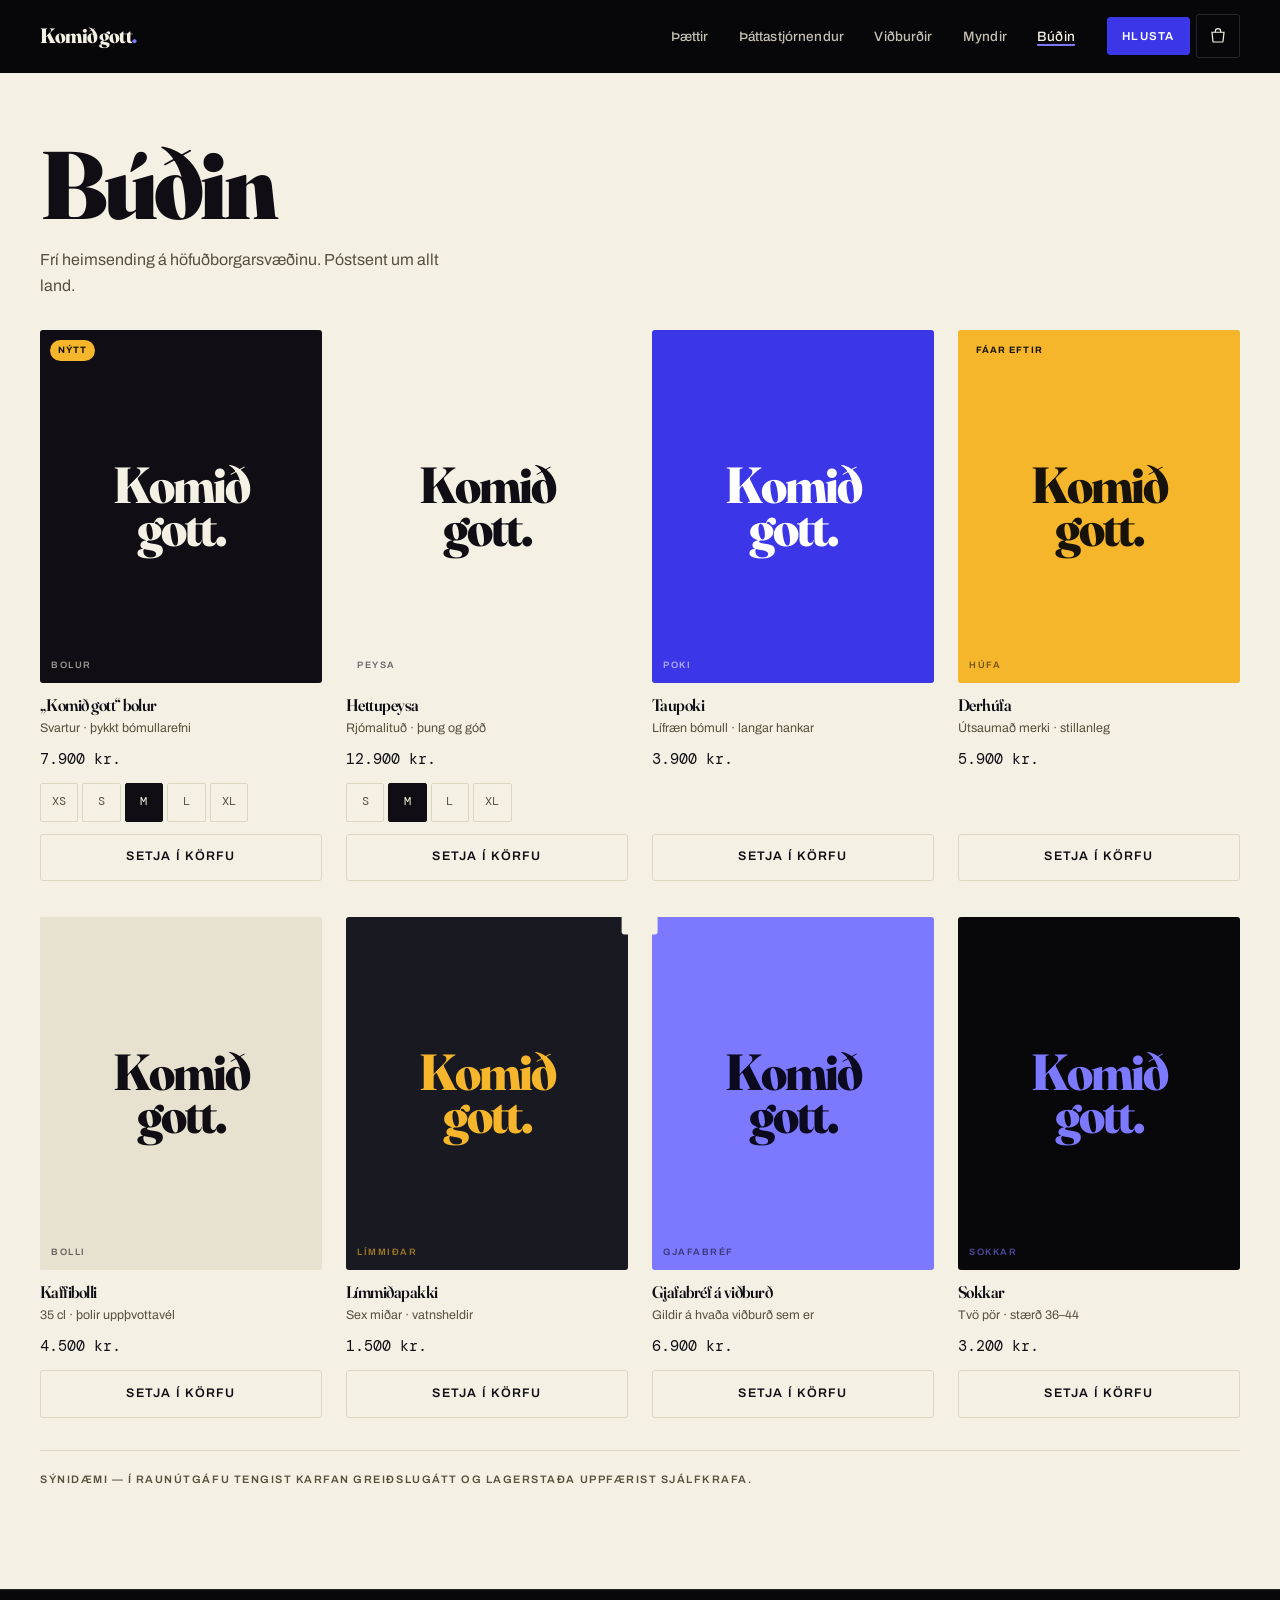
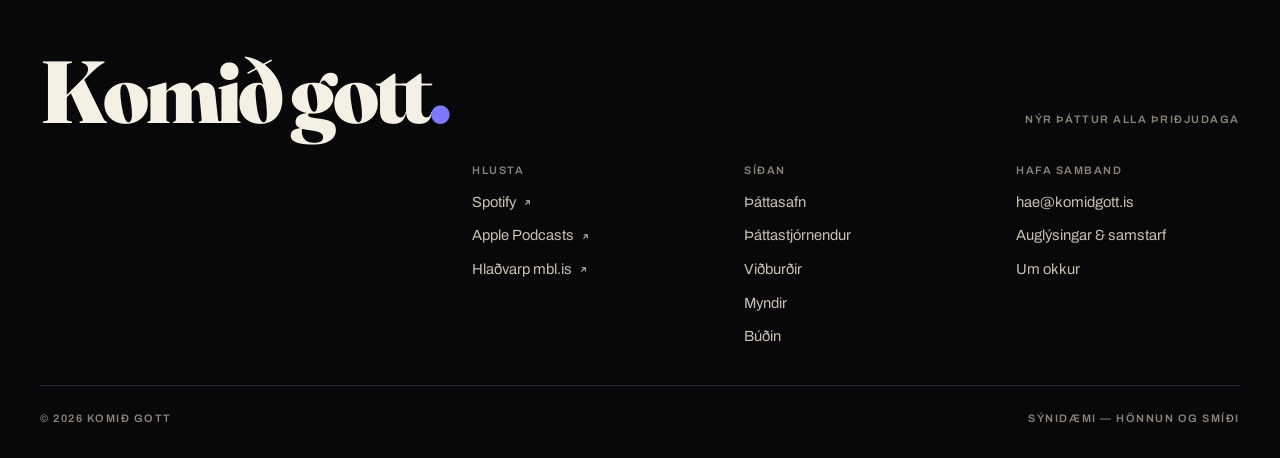
==== commit 21aa3afd: "Hlaðvarpið sett í forgrunn á allri síðunni Síðan snerist um viðburði og miðasölu áður en hún snerist" ====
--- a/budin.html
+++ b/budin.html
@@ -33,14 +33,25 @@
     <nav aria-label="Aðalvalmynd">
       <ul class="nav__links" id="navLinks">
         <li><a href="thaettir.html">Þættir</a></li>
+        <li><a href="um.html">Þáttastjórnendur</a></li>
         <li><a href="vidburdir.html">Viðburðir</a></li>
         <li><a href="myndir.html">Myndir</a></li>
         <li><a href="budin.html" aria-current="page">Búðin</a></li>
-        <li><a href="um.html">Um okkur</a></li>
+        <li class="nav__listen">
+          <span class="micro">Hlusta</span>
+          <span>
+            <a href="https://open.spotify.com/show/0MOGvOhy1255O5DG4xU5uj" target="_blank" rel="noopener">Spotify
+              <svg class="i" viewBox="0 0 24 24" fill="none" stroke="currentColor" stroke-width="2.2" stroke-linecap="round" stroke-linejoin="round" aria-hidden="true"><path d="M8 16 16 8M9 8h7v7"/></svg></a>
+            <a href="https://podcasts.apple.com/is/podcast/komi%C3%B0-gott/id1753137038" target="_blank" rel="noopener">Apple Podcasts
+              <svg class="i" viewBox="0 0 24 24" fill="none" stroke="currentColor" stroke-width="2.2" stroke-linecap="round" stroke-linejoin="round" aria-hidden="true"><path d="M8 16 16 8M9 8h7v7"/></svg></a>
+            <a href="https://www.mbl.is/hladvarp/hlusta/komid-gott/" target="_blank" rel="noopener">mbl.is
+              <svg class="i" viewBox="0 0 24 24" fill="none" stroke="currentColor" stroke-width="2.2" stroke-linecap="round" stroke-linejoin="round" aria-hidden="true"><path d="M8 16 16 8M9 8h7v7"/></svg></a>
+          </span>
+        </li>
       </ul>
     </nav>
     <div class="nav__actions">
-      <a class="btn btn--flag btn--sm nav__tickets" href="vidburdir.html">Miðar</a>
+      <a class="btn btn--sm nav__cta" href="index.html#hlusta">Hlusta</a>
       <button class="iconbtn" id="cartOpen" aria-label="Opna körfu">
         <svg viewBox="0 0 24 24" fill="none" stroke="currentColor" stroke-width="1.6" aria-hidden="true"><path d="M4 7h16l-1.3 12.2a1 1 0 0 1-1 .8H6.3a1 1 0 0 1-1-.9L4 7Z"/><path d="M8.5 7V5.6a3.5 3.5 0 0 1 7 0V7"/></svg>
         <span class="iconbtn__count" id="cartCount" hidden>0</span>
@@ -89,6 +100,7 @@
         <h2>Síðan</h2>
         <ul>
           <li><a href="thaettir.html">Þáttasafn</a></li>
+          <li><a href="um.html">Þáttastjórnendur</a></li>
           <li><a href="vidburdir.html">Viðburðir</a></li>
           <li><a href="myndir.html">Myndir</a></li>
           <li><a href="budin.html">Búðin</a></li>
--- a/assets/styles.css
+++ b/assets/styles.css
@@ -257,7 +257,7 @@
 /* Gulur texti á rjómalitum fleti mælist 1,6:1. Á ljósum grunni verður
    miðinn því fylltur með dökkum texta í staðinn fyrir útlínu. */
 .paper .tag--flag,
-.nextbar .tag--flag { background: var(--flag); border-color: var(--flag); color: #17130A; }
+.epbar .tag--flag { background: var(--flag); border-color: var(--flag); color: #17130A; }
 
 /* Svarti miðinn er dökkur þótt hann standi á rjómaopnu — þar heldur
    útlínuútgáfan sér og mælist 10,6:1. */
@@ -333,7 +333,30 @@
 .nav__links a[aria-current="page"] { color: var(--flag); }
 
 .nav__actions { display: flex; align-items: center; gap: 0.4rem; }
-.nav__tickets { display: none; }
+.nav__cta { display: none; }
+
+/* Í símavalmyndinni fá veiturnar sinn eigin reit. Hnappurinn í hausnum
+   kemst ekki fyrir á síma, en „hvar hlusta ég“ má ekki hverfa þess vegna. */
+.nav__listen { display: grid; gap: 0.7rem; padding-top: 1.2rem; }
+.nav__listen .micro { color: var(--on-ink-3); }
+.nav__listen span:last-child { display: flex; flex-wrap: wrap; gap: 0.4rem; }
+.nav__links .nav__listen a {
+  display: inline-flex;
+  align-items: center;
+  gap: 0.35rem;
+  min-height: 2.4rem;
+  padding: 0.5rem 0.85rem;
+  border: 1px solid var(--line);
+  border-bottom: 1px solid var(--line);
+  border-radius: 999px;
+  font-family: var(--body);
+  font-size: 0.8rem;
+  font-weight: 500;
+  letter-spacing: 0;
+  color: var(--on-ink-2);
+}
+.nav__links .nav__listen a:hover { color: var(--on-ink); border-color: var(--on-ink-3); }
+.nav__listen .i { width: 11px; height: 11px; }
 
 .iconbtn {
   position: relative;
@@ -448,67 +471,104 @@
 }
 .hero__facts b { color: var(--on-ink); font-weight: 700; }
 
-/* Miðaborðinn: fullbreiður, límdur við botn plakatsins */
-.nextbar {
+/* Þáttaborðinn: fullbreiður, límdur við botn plakatsins. Nýjasti þátturinn
+   er það eina sem stendur ofan á plakatinu — hlaðvarpið sjálft, ekki miðasala. */
+.epbar {
   position: relative;
   display: grid;
-  gap: 0.7rem;
-  padding: 1.1rem var(--gutter) 1.2rem;
+  grid-template-columns: 3.25rem minmax(0, 1fr) auto;
+  align-items: center;
+  gap: 0.9rem;
+  padding: 1rem var(--gutter) 1.05rem;
   background: var(--paper);
   color: var(--on-paper);
   text-decoration: none;
   transition: background-color 0.25s var(--ease);
 }
-.nextbar:hover { background: #fff; }
-.nextbar::before {
+.epbar:hover { background: #fff; }
+.epbar::before {
   content: "";
   position: absolute;
   inset: 0 0 auto 0;
   height: 3px;
-  background: var(--flag);
-}
-
-.nextbar__main { display: grid; gap: 0.15rem; }
-.nextbar__main b {
+  background: var(--signal);
+}
+
+.epbar__art {
+  width: 3.25rem; height: 3.25rem;
+  border-radius: 2px;
+  object-fit: cover;
+  box-shadow: 0 6px 14px -8px rgba(0, 0, 0, 0.7);
+}
+
+.epbar__body { display: grid; gap: 0.15rem; min-width: 0; }
+.epbar__kicker { display: flex; flex-wrap: wrap; align-items: center; gap: 0.4rem 0.6rem; }
+.epbar__kicker .micro { color: var(--on-paper-2); }
+.epbar__new {
+  display: inline-flex;
+  align-items: center;
+  gap: 0.3rem;
+  font-size: 0.62rem;
+  font-weight: 700;
+  letter-spacing: 0.12em;
+  text-transform: uppercase;
+  color: var(--signal);
+}
+/* Punkturinn er teiknaður, ekki unicode — svo hann sitji á sömu línu alls staðar */
+.epbar__new::before {
+  content: "";
+  width: 6px; height: 6px;
+  border-radius: 50%;
+  background: var(--signal);
+}
+
+.epbar__title {
   font-family: var(--display);
   font-variation-settings: "opsz" 72, "SOFT" 16, "WONK" 1;
-  font-size: 1.45rem;
+  font-size: 1.15rem;
   font-weight: 700;
   letter-spacing: -0.03em;
-  line-height: 1;
-}
-.nextbar__main span { font-family: var(--data); font-size: 0.8rem; color: var(--on-paper-2); }
-
-.nextbar__cd { display: flex; gap: 0.85rem; }
-.nextbar__cd > span { display: flex; align-items: baseline; gap: 0.2rem; }
-.nextbar__cd b {
+  line-height: 1.1;
+  /* Löng heiti mega taka tvær línur á síma en aldrei fleiri */
+  display: -webkit-box;
+  -webkit-line-clamp: 2;
+  line-clamp: 2;
+  -webkit-box-orient: vertical;
+  overflow: hidden;
+}
+
+.epbar__meta {
+  display: none;
   font-family: var(--data);
   font-variant-numeric: tabular-nums;
-  font-size: 1.3rem;
-  font-weight: 500;
-  letter-spacing: -0.04em;
-}
-.nextbar__cd i {
-  font-style: normal;
-  font-size: 0.62rem;
-  font-weight: 600;
-  letter-spacing: 0.1em;
-  text-transform: uppercase;
+  font-size: 0.78rem;
   color: var(--on-paper-2);
 }
 
-.nextbar__cta { display: flex; align-items: center; justify-content: space-between; gap: 1rem; }
-.nextbar__go {
+.epbar__go {
   display: inline-flex;
   align-items: center;
-  gap: 0.4rem;
-  font-size: 0.78rem;
+  gap: 0.55rem;
+  font-size: 0.72rem;
   font-weight: 700;
   letter-spacing: 0.1em;
   text-transform: uppercase;
-}
-.nextbar__go .i { width: 14px; height: 14px; transition: transform 0.25s var(--ease); }
-.nextbar:hover .nextbar__go .i { transform: translateX(4px); }
+  white-space: nowrap;
+}
+.epbar__go span { display: none; }
+.epbar__go i {
+  display: grid;
+  place-items: center;
+  width: 2.6rem; height: 2.6rem;
+  font-style: normal;
+  flex: none;
+  background: var(--on-paper);
+  color: var(--paper);
+  border-radius: 50%;
+  transition: transform 0.2s var(--ease), background-color 0.2s var(--ease);
+}
+.epbar__go .i { width: 13px; height: 13px; }
+.epbar:hover .epbar__go i { transform: scale(1.08); background: var(--signal); color: #fff; }
 
 /* --------------------------------------------------------------------------
    Þáttur vikunnar
@@ -655,6 +715,87 @@
 .eps__more { display: flex; justify-content: center; margin-top: 2.25rem; }
 .eps__empty { padding: 3rem 0; color: var(--on-ink-3); }
 
+/* Leit í safninu. Sían og leitin standa saman í haus safnsins. */
+.epsearch { position: relative; width: 100%; max-width: 22rem; }
+.epsearch input {
+  width: 100%;
+  min-height: 2.4rem;
+  padding: 0.5rem 0.9rem 0.5rem 2.2rem;
+  background: var(--ink-1);
+  border: 1px solid var(--line);
+  border-radius: 999px;
+  color: var(--on-ink);
+  font-family: var(--body);
+  font-size: 0.88rem;
+}
+.epsearch input::placeholder { color: var(--on-ink-3); }
+.epsearch input:hover { border-color: var(--on-ink-3); }
+.epsearch svg {
+  position: absolute;
+  left: 0.8rem; top: 50%;
+  width: 14px; height: 14px;
+  transform: translateY(-50%);
+  color: var(--on-ink-3);
+  pointer-events: none;
+}
+.epsearch input::-webkit-search-cancel-button { filter: invert(1); opacity: 0.5; }
+
+.epcount { margin-top: 1.25rem; }
+
+/* --------------------------------------------------------------------------
+   Hlustunarveitur — spjöld, ekki bara tenglaröð
+   -------------------------------------------------------------------------- */
+
+.plats { display: grid; gap: 0.85rem; }
+
+.plat {
+  display: flex;
+  flex-direction: column;
+  gap: 0.45rem;
+  padding: 1.35rem 1.35rem 1.25rem;
+  background: var(--paper-card);
+  border: 1px solid var(--paper-line);
+  border-radius: var(--r);
+  text-decoration: none;
+  transition: border-color 0.2s var(--ease), transform 0.2s var(--ease), box-shadow 0.2s var(--ease);
+}
+.plat:hover {
+  border-color: var(--on-paper);
+  transform: translateY(-3px);
+  box-shadow: 0 18px 30px -22px rgba(16, 14, 20, 0.6);
+}
+
+.plat__logo {
+  display: grid;
+  place-items: center;
+  width: 2.6rem; height: 2.6rem;
+  margin-bottom: 0.5rem;
+  background: var(--on-paper);
+  color: var(--paper);
+  border-radius: 50%;
+  transition: background-color 0.2s var(--ease);
+}
+.plat__logo svg { width: 17px; height: 17px; }
+.plat:hover .plat__logo { background: var(--signal); color: #fff; }
+
+.plat h3 { font-size: 1.3rem; font-weight: 700; }
+.plat p { font-size: 0.9rem; line-height: 1.45; color: var(--on-paper-2); }
+.plat__go {
+  display: inline-flex;
+  align-items: center;
+  gap: 0.4rem;
+  margin-top: 0.65rem;
+  font-size: 0.72rem;
+  font-weight: 700;
+  letter-spacing: 0.1em;
+  text-transform: uppercase;
+}
+.plat__go .i { width: 12px; height: 12px; transition: transform 0.25s var(--ease); }
+.plat:hover .plat__go .i { transform: translate(2px, -2px); }
+
+.subscribe { margin-top: 1.5rem; display: flex; flex-wrap: wrap; align-items: baseline; gap: 0.4rem 0.75rem; }
+.subscribe p { font-size: 0.9rem; color: var(--on-paper-2); }
+
 /* --------------------------------------------------------------------------
    Viðburðir — miðar með rifgati
    -------------------------------------------------------------------------- */
@@ -750,6 +891,35 @@
 .ticket--lead::before, .ticket--lead::after { border-color: var(--on-paper); }
 .ticket--lead .ticket__body h3 { font-size: clamp(1.6rem, 7vw, 2.1rem); }
 
+/* Niðurtalning að næsta viðburði. Hún á heima á viðburðasíðunni — ekki
+   ofan á plakatinu, þar sem hlaðvarpið sjálft á að standa. */
+.cdown {
+  display: flex;
+  flex-wrap: wrap;
+  align-items: baseline;
+  gap: 0.5rem 1.4rem;
+  margin-bottom: 1.75rem;
+  padding-bottom: 1.35rem;
+  border-bottom: 1px solid var(--paper-line);
+}
+.cdown__row { display: flex; gap: 1rem; }
+.cdown__row > span { display: flex; align-items: baseline; gap: 0.22rem; }
+.cdown__row b {
+  font-family: var(--data);
+  font-variant-numeric: tabular-nums;
+  font-size: 1.35rem;
+  font-weight: 500;
+  letter-spacing: -0.04em;
+}
+.cdown__row i {
+  font-style: normal;
+  font-size: 0.62rem;
+  font-weight: 600;
+  letter-spacing: 0.1em;
+  text-transform: uppercase;
+  color: var(--on-paper-2);
+}
+
 .past { margin-top: 2.5rem; }
 .past h2 { font-size: 1.4rem; font-weight: 700; margin-bottom: 1rem; }
 .past__list li {
@@ -923,7 +1093,11 @@
 .about__photo { border-radius: var(--r); overflow: hidden; background: var(--paper); }
 .about__photo img { width: 100%; height: auto; }
 
-.about__text h2 { font-size: clamp(2rem, 9vw, 3rem); font-weight: 800; letter-spacing: -0.035em; margin-bottom: 1rem; }
+.about__text h2,
+.about__head { font-size: clamp(2rem, 9vw, 3rem); font-weight: 800; letter-spacing: -0.035em; margin-bottom: 1rem; }
+/* Á forsíðunni er þetta undirfyrirsögn (h3) — stigveldið ræðst af síðunni,
+   ekki stærðinni. */
+.band .about__head { font-size: clamp(1.7rem, 7vw, 2.3rem); }
 .about__lead { color: var(--on-ink-2); max-width: 52ch; }
 
 .hosts { display: grid; gap: 1.25rem; margin-top: 1.75rem; padding-top: 1.75rem; border-top: 1px solid var(--line); }
@@ -1119,12 +1293,14 @@
   .hero__cta { display: flex; flex-wrap: wrap; }
   .hero__lead { font-size: 1.1rem; max-width: 36ch; }
 
-  .nextbar { grid-template-columns: minmax(0, 1fr) auto; align-items: center; gap: 0.5rem 2rem; padding-block: 1.25rem; }
-  .nextbar__main { grid-column: 1; grid-row: 1; }
-  .nextbar__cd   { grid-column: 1; grid-row: 2; }
-  .nextbar__cta  { grid-column: 2; grid-row: 1 / span 2; gap: 1.25rem; }
+  .epbar { grid-template-columns: 4rem minmax(0, 1fr) auto; gap: 1.15rem; padding-block: 1.15rem; }
+  .epbar__art { width: 4rem; height: 4rem; }
+  .epbar__title { font-size: 1.35rem; -webkit-line-clamp: 1; }
+  .epbar__meta { display: block; }
+  .epbar__go span { display: inline; }
 
   .products { grid-template-columns: repeat(3, 1fr); gap: 1.75rem 1.25rem; }
+  .plats { grid-template-columns: repeat(3, 1fr); gap: 1rem; }
   .footer__cols { grid-template-columns: repeat(3, 1fr); }
   .player__len { display: block; }
 
@@ -1172,7 +1348,8 @@
   .nav__links a:hover { color: var(--on-ink); }
   .nav__links a[aria-current="page"] { color: var(--on-ink); text-decoration: underline; text-decoration-color: var(--signal-2); text-decoration-thickness: 2px; }
   .nav__toggle { display: none; }
-  .nav__tickets { display: inline-flex; }
+  .nav__cta { display: inline-flex; }
+  .nav__listen { display: none; }
 
   .hero { min-height: calc(100svh - var(--nav-h)); padding-top: 3rem; }
   .hero__inner { padding-bottom: 4rem; }
@@ -1188,10 +1365,9 @@
   .hero__word { font-size: clamp(6.5rem, 12.5vw, 12.5rem); }
   .hero__facts { gap: 0.5rem 2.25rem; margin-top: 2.5rem; }
 
-  .nextbar { grid-template-columns: minmax(0, 1fr) auto auto; gap: 0 2.5rem; padding: 1.25rem var(--gutter); }
-  .nextbar__cd  { grid-column: 2; grid-row: 1; }
-  .nextbar__cta { grid-column: 3; grid-row: 1; }
-  .nextbar__cd b { font-size: 1.5rem; }
+  .epbar { grid-template-columns: 4.75rem minmax(0, 1fr) auto; gap: 1.5rem; padding: 1.25rem var(--gutter); }
+  .epbar__art { width: 4.75rem; height: 4.75rem; }
+  .epbar__title { font-size: 1.55rem; }
 
   .shead { padding-bottom: 1.5rem; margin-bottom: 2.5rem; }
   .shead h2 { font-size: clamp(2.6rem, 4.5vw, 3.8rem); }
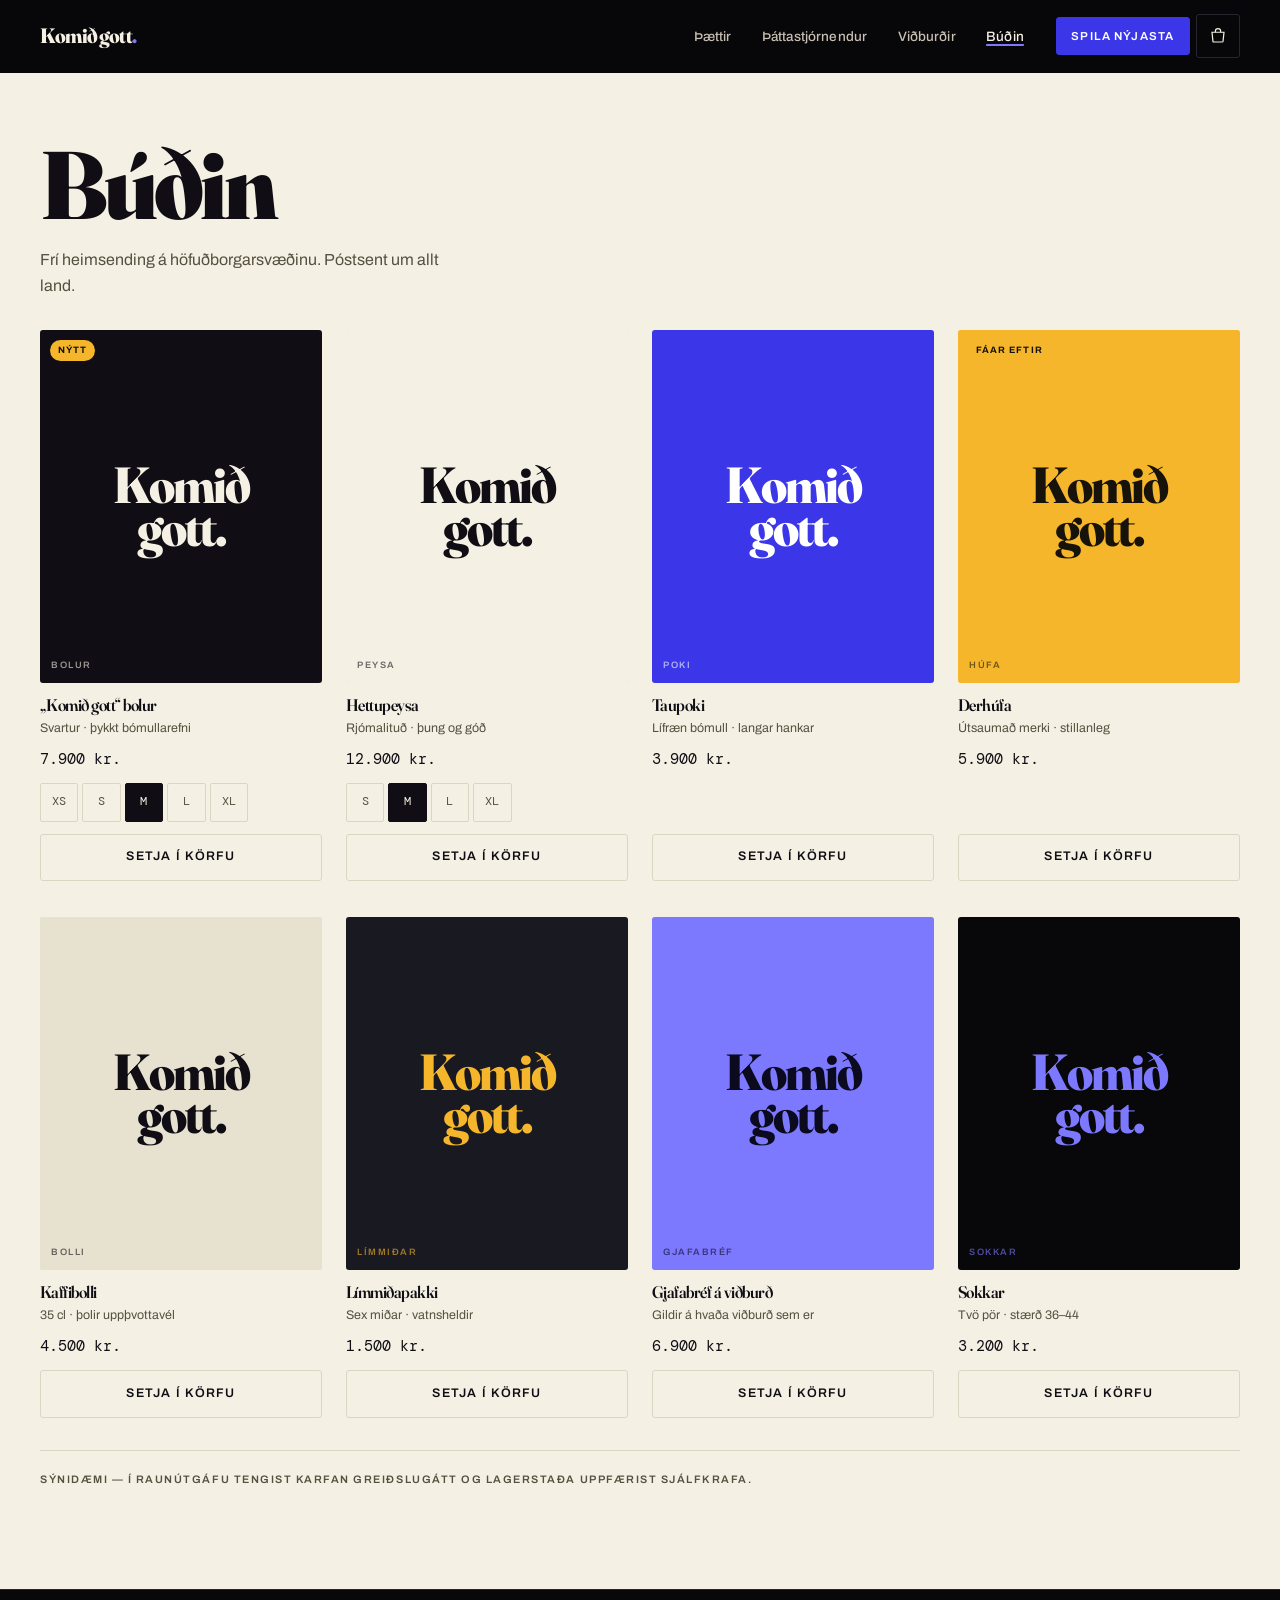
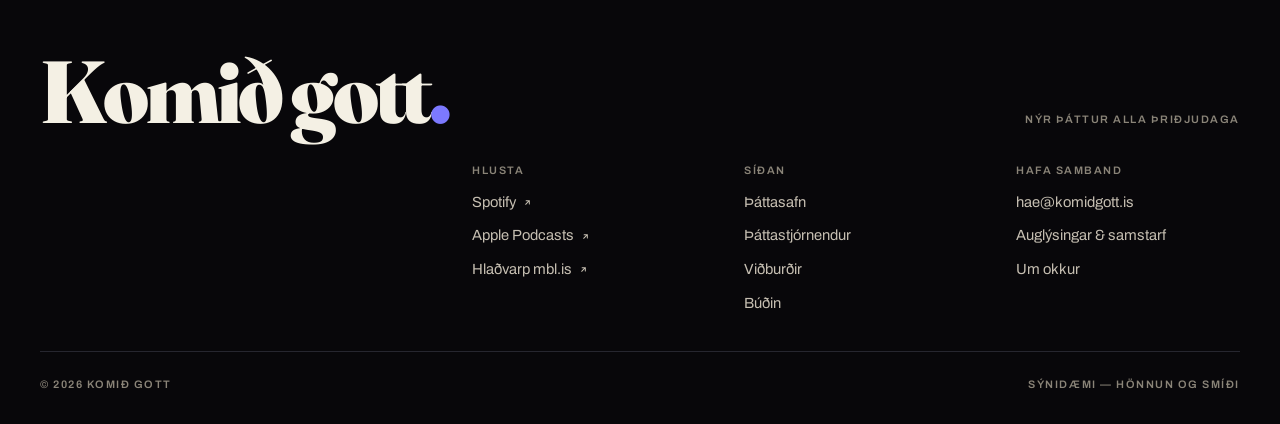
==== commit 1058766b: "Raunverulegir þættir, spilun í vafra og myndasíðan út Þættirnir koma nú úr RSS-straumi hlaðvarpsins " ====
--- a/budin.html
+++ b/budin.html
@@ -35,10 +35,9 @@
         <li><a href="thaettir.html">Þættir</a></li>
         <li><a href="um.html">Þáttastjórnendur</a></li>
         <li><a href="vidburdir.html">Viðburðir</a></li>
-        <li><a href="myndir.html">Myndir</a></li>
         <li><a href="budin.html" aria-current="page">Búðin</a></li>
         <li class="nav__listen">
-          <span class="micro">Hlusta</span>
+          <span class="micro">Hlusta annars staðar</span>
           <span>
             <a href="https://open.spotify.com/show/0MOGvOhy1255O5DG4xU5uj" target="_blank" rel="noopener">Spotify
               <svg class="i" viewBox="0 0 24 24" fill="none" stroke="currentColor" stroke-width="2.2" stroke-linecap="round" stroke-linejoin="round" aria-hidden="true"><path d="M8 16 16 8M9 8h7v7"/></svg></a>
@@ -51,7 +50,7 @@
       </ul>
     </nav>
     <div class="nav__actions">
-      <a class="btn btn--sm nav__cta" href="index.html#hlusta">Hlusta</a>
+      <a class="btn btn--sm nav__cta" href="index.html#nyjast">Spila nýjasta</a>
       <button class="iconbtn" id="cartOpen" aria-label="Opna körfu">
         <svg viewBox="0 0 24 24" fill="none" stroke="currentColor" stroke-width="1.6" aria-hidden="true"><path d="M4 7h16l-1.3 12.2a1 1 0 0 1-1 .8H6.3a1 1 0 0 1-1-.9L4 7Z"/><path d="M8.5 7V5.6a3.5 3.5 0 0 1 7 0V7"/></svg>
         <span class="iconbtn__count" id="cartCount" hidden>0</span>
@@ -102,7 +101,6 @@
           <li><a href="thaettir.html">Þáttasafn</a></li>
           <li><a href="um.html">Þáttastjórnendur</a></li>
           <li><a href="vidburdir.html">Viðburðir</a></li>
-          <li><a href="myndir.html">Myndir</a></li>
           <li><a href="budin.html">Búðin</a></li>
         </ul>
       </div>
@@ -146,6 +144,7 @@
 
 <div class="toast" id="toast" role="status" aria-live="polite"></div>
 
+<script src="assets/episodes.js"></script>
 <script src="assets/app.js"></script>
 </body>
 </html>
--- a/assets/styles.css
+++ b/assets/styles.css
@@ -411,7 +411,21 @@
   flex-direction: column;
   justify-content: flex-end;
   overflow: hidden;
-  padding-top: 2rem;
+  padding-top: 1.25rem;
+}
+
+/* Fínt hnitanet undir plakatinu — dofnar út áður en það truflar textann */
+.hero::before {
+  content: "";
+  position: absolute;
+  inset: 0;
+  background-image:
+    linear-gradient(to right, rgba(124, 121, 255, 0.07) 1px, transparent 1px),
+    linear-gradient(to bottom, rgba(124, 121, 255, 0.07) 1px, transparent 1px);
+  background-size: 72px 72px;
+  -webkit-mask-image: radial-gradient(120% 80% at 70% 15%, #000 0%, transparent 72%);
+  mask-image: radial-gradient(120% 80% at 70% 15%, #000 0%, transparent 72%);
+  pointer-events: none;
 }
 
 .hero__inner {
@@ -419,10 +433,61 @@
   width: 100%;
   max-width: var(--max);
   margin-inline: auto;
-  padding: 0 var(--gutter) 2.25rem;
-}
-
-.hero__mark { display: flex; align-items: flex-end; margin-bottom: 1.4rem; }
+  padding: 0 var(--gutter) 1.5rem;
+}
+
+.hero__mark { display: flex; align-items: flex-end; margin-bottom: 1rem; }
+
+/* Staðan á straumnum, lesin úr þáttalistanum */
+.hero__status {
+  display: flex;
+  flex-wrap: wrap;
+  align-items: center;
+  gap: 0.3rem 0.8rem;
+  margin-bottom: 0.8rem;
+  font-family: var(--data);
+  font-size: 0.68rem;
+  letter-spacing: 0.02em;
+  color: var(--on-ink-3);
+}
+.hero__status b { display: inline-flex; align-items: center; gap: 0.45rem; color: var(--signal-2); font-weight: 500; }
+.hero__status b::before {
+  content: "";
+  width: 6px; height: 6px;
+  border-radius: 50%;
+  background: currentColor;
+  animation: pulse 2.4s ease-in-out infinite;
+}
+@keyframes pulse { 0%, 100% { opacity: 1; } 50% { opacity: 0.25; } }
+
+/* Andlitin á plakatinu.
+
+   Á síma þarf plakatið að rúmast á einum skjá ásamt þáttaborðanum, svo
+   myndin fær hlutfallið sem gengur upp og hæðarþak miðað við skjáinn. */
+.hero__cast {
+  position: relative;
+  margin-top: 1.1rem;
+  border-radius: var(--r);
+  overflow: hidden;
+  background: var(--ink-1);
+  border: 1px solid var(--line);
+}
+.hero__cast img {
+  width: 100%;
+  /* Án þessa ræður height-eigindin í HTML hæðinni og hlutfallið gildir ekki */
+  height: auto;
+  aspect-ratio: 2 / 1;
+  max-height: 15svh;
+  object-fit: cover;
+  object-position: 50% 22%;
+}
+.hero__cast figcaption {
+  position: absolute;
+  left: 0; right: 0; bottom: 0;
+  padding: 2.5rem 0.9rem 0.7rem;
+  background: linear-gradient(transparent, rgba(4, 3, 6, 0.92));
+  color: var(--on-ink-2);
+}
 
 /* Höndin bleedar út af brúninni og tekur því aðeins 20vw af breiddinni.
    Þannig kemst heitið að í fullri stærð niður í 320 px skjá. */
@@ -436,7 +501,7 @@
 .hero__word {
   flex: 1 1 auto;
   min-width: 0;
-  font-size: clamp(3rem, 18vw, 8rem);
+  font-size: clamp(2.7rem, 15.5vw, 8rem);
   font-weight: 900;
   font-variation-settings: "opsz" 144, "SOFT" 8, "WONK" 1;
   line-height: 0.82;
@@ -456,17 +521,17 @@
   font-size: 1.02rem;
   line-height: 1.55;
   color: var(--on-ink-2);
-  margin-bottom: 1.75rem;
-}
-
-.hero__cta { display: grid; gap: 0.6rem; }
+  margin-bottom: 1.2rem;
+}
+
+.hero__cta { display: grid; gap: 0.5rem; }
 
 .hero__facts {
   display: flex;
   flex-wrap: wrap;
-  gap: 0.4rem 1.1rem;
-  margin-top: 1.75rem;
-  padding-top: 1.25rem;
+  gap: 0.3rem 1.1rem;
+  margin-top: 1.1rem;
+  padding-top: 0.9rem;
   border-top: 1px solid var(--line);
 }
 .hero__facts b { color: var(--on-ink); font-weight: 700; }
@@ -485,7 +550,8 @@
   text-decoration: none;
   transition: background-color 0.25s var(--ease);
 }
-.epbar:hover { background: #fff; }
+/* Borðinn er ekki einn hlekkur lengur heldur nokkrir fletir, svo
+   yfirsvif lýsir aðeins upp þann sem bendillinn stendur á. */
 .epbar::before {
   content: "";
   position: absolute;
@@ -495,11 +561,30 @@
 }
 
 .epbar__art {
+  position: relative;
   width: 3.25rem; height: 3.25rem;
+  flex: none;
+  padding: 0;
+  background: none;
+  border: none;
   border-radius: 2px;
-  object-fit: cover;
+  overflow: hidden;
+  cursor: pointer;
   box-shadow: 0 6px 14px -8px rgba(0, 0, 0, 0.7);
 }
+.epbar__art img { width: 100%; height: 100%; object-fit: cover; }
+.epbar__cue {
+  position: absolute;
+  inset: 0;
+  display: grid;
+  place-items: center;
+  background: rgba(4, 3, 6, 0.55);
+  color: #fff;
+  opacity: 0;
+  transition: opacity 0.2s var(--ease);
+}
+.epbar__art:hover .epbar__cue, .epbar__art:focus-visible .epbar__cue { opacity: 1; }
+.epbar__cue .i { width: 14px; height: 14px; }
 
 .epbar__body { display: grid; gap: 0.15rem; min-width: 0; }
 .epbar__kicker { display: flex; flex-wrap: wrap; align-items: center; gap: 0.4rem 0.6rem; }
@@ -528,7 +613,10 @@
   font-size: 1.15rem;
   font-weight: 700;
   letter-spacing: -0.03em;
-  line-height: 1.1;
+  line-height: 1.15;
+  color: inherit;
+  text-decoration: none;
+  transition: color 0.2s var(--ease);
   /* Löng heiti mega taka tvær línur á síma en aldrei fleiri */
   display: -webkit-box;
   -webkit-line-clamp: 2;
@@ -545,10 +633,17 @@
   color: var(--on-paper-2);
 }
 
+.epbar__title:hover { color: var(--signal); }
+
 .epbar__go {
   display: inline-flex;
   align-items: center;
   gap: 0.55rem;
+  padding: 0;
+  background: none;
+  border: none;
+  color: inherit;
+  cursor: pointer;
   font-size: 0.72rem;
   font-weight: 700;
   letter-spacing: 0.1em;
@@ -568,7 +663,7 @@
   transition: transform 0.2s var(--ease), background-color 0.2s var(--ease);
 }
 .epbar__go .i { width: 13px; height: 13px; }
-.epbar:hover .epbar__go i { transform: scale(1.08); background: var(--signal); color: #fff; }
+.epbar__go:hover i { transform: scale(1.08); background: var(--signal); color: #fff; }
 
 /* --------------------------------------------------------------------------
    Þáttur vikunnar
@@ -596,37 +691,39 @@
 .latest__title { font-size: clamp(1.8rem, 8vw, 2.6rem); font-weight: 700; margin-bottom: 0.85rem; }
 .latest__desc { max-width: 52ch; color: var(--on-ink-2); margin-bottom: 1.5rem; }
 
-.player {
-  display: flex;
-  align-items: center;
-  gap: 0.85rem;
-  padding: 0.7rem 0.9rem;
-  background: var(--ink-1);
-  border: 1px solid var(--line);
-  border-radius: var(--r);
-  margin-bottom: 1.25rem;
-}
-
-.player__play {
-  width: 2.9rem; height: 2.9rem;
-  flex: none;
+/* Cover-artið er líka spilunarflötur */
+.latest__art { cursor: pointer; }
+.latest__art .latest__cue {
+  position: absolute;
+  inset: 0;
   display: grid;
   place-items: center;
+  background: rgba(4, 3, 6, 0.5);
+  opacity: 0;
+  transition: opacity 0.25s var(--ease);
+}
+.latest__art:hover .latest__cue { opacity: 1; }
+.latest__cue span {
+  display: grid;
+  place-items: center;
+  width: 4.25rem; height: 4.25rem;
   background: var(--on-ink);
   color: var(--ink);
-  border: none;
   border-radius: 50%;
-  cursor: pointer;
-  transition: transform 0.2s var(--ease), background-color 0.2s var(--ease);
-}
-.player__play:hover { transform: scale(1.07); background: var(--flag); }
-.player__play svg { width: 15px; height: 15px; }
-
-.player__t { font-family: var(--data); font-variant-numeric: tabular-nums; font-size: 0.72rem; color: var(--on-ink-3); white-space: nowrap; }
-.player__len { display: none; }
-
-.player__bar { flex: 1; min-width: 2rem; height: 3px; background: var(--line); border-radius: 999px; overflow: hidden; }
-.player__fill { display: block; height: 100%; width: 0%; background: var(--signal-2); transition: width 0.4s linear; }
+}
+.latest__cue .i { width: 20px; height: 20px; }
+
+.latest__act {
+  display: flex;
+  flex-wrap: wrap;
+  align-items: center;
+  gap: 0.75rem 1.25rem;
+  margin-bottom: 1.35rem;
+}
+.latest__len { font-size: 0.78rem; color: var(--on-ink-3); }
+.latest__len::before { content: "· "; }
+.latest__sponsors { margin-top: 1.5rem; padding-top: 1.1rem; border-top: 1px solid var(--line); }
+.latest__sponsors span { display: block; margin-top: 0.35rem; font-size: 0.82rem; color: var(--on-ink-2); }
 
 .platforms { display: flex; flex-wrap: wrap; gap: 0.4rem; }
 .platforms a {
@@ -651,6 +748,9 @@
 .filters { display: flex; flex-wrap: wrap; gap: 0.35rem; }
 
 .chip {
+  display: inline-flex;
+  align-items: center;
+  gap: 0.45rem;
   min-height: 2.4rem;
   padding: 0.45rem 0.85rem;
   background: transparent;
@@ -664,59 +764,227 @@
 }
 .chip:hover { color: var(--on-ink); border-color: var(--on-ink-3); }
 .chip[aria-pressed="true"] { background: var(--on-ink); border-color: var(--on-ink); color: var(--ink); }
+/* Fjöldinn í síunni: talan er gagn, ekki skraut */
+.chip i {
+  font-style: normal;
+  font-size: 0.66rem;
+  opacity: 0.62;
+  font-variant-numeric: tabular-nums;
+}
+
+/* Tónjafnari — sést aðeins á þeim þætti sem er í spilun */
+.eq { display: none; align-items: flex-end; gap: 2px; height: 10px; }
+[data-playing="true"] .eq, .dock[data-playing="true"] .eq { display: inline-flex; }
+.eq i {
+  display: block;
+  width: 2px;
+  background: var(--signal-2);
+  animation: eq 0.9s var(--ease) infinite alternate;
+}
+.eq i:nth-child(1) { height: 40%; animation-delay: -0.5s; }
+.eq i:nth-child(2) { height: 90%; animation-delay: -0.2s; }
+.eq i:nth-child(3) { height: 60%; animation-delay: -0.8s; }
+.eq i:nth-child(4) { height: 30%; animation-delay: -0.35s; }
+@keyframes eq { from { height: 15%; } to { height: 100%; } }
 
 /* Engin border-top: fyrirsagnarlínan fyrir ofan sér um efri brúnina,
    annars liggja tvær línur hlið við hlið. */
 .eps { border-top: 0; }
 
+/* Skil milli þáttaraða þegar allt safnið er undir */
+.epgroup {
+  display: flex;
+  flex-wrap: wrap;
+  align-items: baseline;
+  gap: 0.4rem 0.9rem;
+  padding: 2.25rem 0 0.75rem;
+  border-bottom: 1px solid var(--line);
+}
+.eps > .epgroup:first-child { padding-top: 0; }
+.epgroup b {
+  font-family: var(--display);
+  font-variation-settings: "opsz" 72, "SOFT" 16, "WONK" 1;
+  font-size: 1.5rem;
+  font-weight: 800;
+  letter-spacing: -0.03em;
+}
+
 .ep {
+  position: relative;
   display: grid;
-  grid-template-columns: minmax(0, 1fr) auto;
+  grid-template-columns: 3.5rem minmax(0, 1fr) auto;
   align-items: start;
-  gap: 0.35rem 1rem;
-  padding-block: 1.35rem;
+  gap: 0 0.9rem;
+  padding-block: 1.1rem;
   border-bottom: 1px solid var(--line);
   transition: border-color 0.25s var(--ease);
 }
 .ep:hover { border-bottom-color: var(--on-ink-3); }
-
-.ep__no { grid-column: 1 / -1; font-family: var(--data); font-size: 0.7rem; color: var(--signal-2); }
+.ep[data-current="true"] { border-bottom-color: var(--signal-2); }
+
+/* Cover-artið fylgir hverjum þætti og er um leið spilunarhnappurinn */
+.ep__art {
+  position: relative;
+  grid-column: 1;
+  grid-row: 1 / span 2;
+  width: 3.5rem; height: 3.5rem;
+  padding: 0;
+  background: var(--ink-1);
+  border: 1px solid var(--line);
+  border-radius: var(--r);
+  overflow: hidden;
+  cursor: pointer;
+  transition: border-color 0.2s var(--ease), transform 0.2s var(--ease);
+}
+.ep__art img { width: 100%; height: 100%; object-fit: cover; }
+.ep__art:hover { transform: scale(1.04); border-color: var(--on-ink-3); }
+
+.ep__cue {
+  position: absolute;
+  inset: 0;
+  display: grid;
+  place-items: center;
+  background: rgba(4, 3, 6, 0.62);
+  color: var(--on-ink);
+  opacity: 0;
+  transition: opacity 0.2s var(--ease);
+}
+.ep__art:hover .ep__cue,
+.ep__art:focus-visible .ep__cue,
+.ep[data-current="true"] .ep__cue { opacity: 1; }
+.ep__cue .i { width: 14px; height: 14px; }
+
+/* Hversu langt er komið í þættinum — mælt af spilaranum sjálfum */
+.ep__art::after {
+  content: "";
+  position: absolute;
+  left: 0; bottom: 0;
+  height: 2px;
+  width: var(--heard, 0%);
+  background: var(--signal-2);
+}
+
+.ep__body { grid-column: 2; grid-row: 1; }
+
+.ep__no {
+  display: flex;
+  align-items: center;
+  gap: 0.55rem;
+  font-family: var(--data);
+  font-size: 0.7rem;
+  color: var(--signal-2);
+  margin-bottom: 0.25rem;
+}
+.ep__kind {
+  padding: 0.1rem 0.4rem;
+  border: 1px solid currentColor;
+  border-radius: 999px;
+  font-size: 0.58rem;
+  letter-spacing: 0.08em;
+  text-transform: uppercase;
+  color: var(--flag);
+}
 
 .ep__title {
   font-family: var(--display);
   font-variation-settings: "opsz" 60, "SOFT" 16, "WONK" 1;
-  font-size: 1.2rem;
+  font-size: 1.05rem;
   font-weight: 600;
-  line-height: 1.15;
+  line-height: 1.25;
   letter-spacing: -0.02em;
-  margin-bottom: 0.35rem;
   transition: color 0.2s var(--ease);
+  /* Straumurinn geymir stundum heilar efnisgreinar sem titil */
+  display: -webkit-box;
+  -webkit-line-clamp: 3;
+  line-clamp: 3;
+  -webkit-box-orient: vertical;
+  overflow: hidden;
 }
 .ep:hover .ep__title { color: var(--signal-2); }
-.ep__desc { font-size: 0.9rem; line-height: 1.5; color: var(--on-ink-2); max-width: 60ch; }
-.ep__guest { display: inline-flex; align-items: center; gap: 0.4rem; margin-top: 0.55rem; color: var(--flag); }
+.ep[data-current="true"] .ep__title { color: var(--signal-2); }
+
+.ep__desc {
+  font-size: 0.88rem;
+  line-height: 1.5;
+  color: var(--on-ink-2);
+  max-width: 62ch;
+  margin-top: 0.35rem;
+  display: -webkit-box;
+  -webkit-line-clamp: 2;
+  line-clamp: 2;
+  -webkit-box-orient: vertical;
+  overflow: hidden;
+}
+.ep__guest { display: inline-flex; align-items: center; gap: 0.4rem; margin-top: 0.5rem; color: var(--flag); }
 .ep__guest .i { width: 13px; height: 13px; }
-.ep__meta { display: flex; gap: 0.9rem; margin-top: 0.6rem; font-family: var(--data); font-variant-numeric: tabular-nums; font-size: 0.72rem; color: var(--on-ink-3); }
-
-.ep__play {
+
+.ep__meta {
+  grid-column: 2;
   grid-row: 2;
-  grid-column: 2;
+  display: flex;
+  flex-wrap: wrap;
+  gap: 0.35rem 0.9rem;
+  margin-top: 0.55rem;
+  font-size: 0.72rem;
+  color: var(--on-ink-3);
+}
+.ep__heard { color: var(--signal-2); }
+
+.ep__go {
+  grid-column: 3;
+  grid-row: 1 / span 2;
+  align-self: center;
+  display: flex;
+  align-items: center;
+  gap: 0.35rem;
+}
+
+.ep__play, .ep__ext {
   display: grid;
   place-items: center;
-  width: 2.75rem; height: 2.75rem;
+  width: 2.6rem; height: 2.6rem;
+  flex: none;
+  background: transparent;
   border: 1px solid var(--line);
   border-radius: 50%;
+  color: inherit;
+  cursor: pointer;
   text-decoration: none;
   transition: background-color 0.2s var(--ease), border-color 0.2s var(--ease), color 0.2s var(--ease);
 }
 .ep__play:hover { background: var(--signal); border-color: var(--signal); color: #fff; }
-.ep__play svg { width: 12px; height: 12px; }
+.ep__ext { display: none; }
+.ep__ext:hover { border-color: var(--on-ink-3); color: var(--on-ink); }
+.ep__play .i, .ep__ext .i { width: 12px; height: 12px; }
+.ep[data-playing="true"] .ep__play { background: var(--signal-2); border-color: var(--signal-2); color: var(--ink); }
 
 .eps__more { display: flex; justify-content: center; margin-top: 2.25rem; }
 .eps__empty { padding: 3rem 0; color: var(--on-ink-3); }
 
-/* Leit í safninu. Sían og leitin standa saman í haus safnsins. */
-.epsearch { position: relative; width: 100%; max-width: 22rem; }
+/* Röðunarhnappur við hlið síunnar */
+.sortbtn {
+  display: inline-flex;
+  align-items: center;
+  gap: 0.4rem;
+  min-height: 2.4rem;
+  padding: 0.45rem 0.85rem;
+  background: transparent;
+  border: 1px dashed var(--line);
+  border-radius: 999px;
+  color: var(--on-ink-3);
+  font-family: var(--data);
+  font-size: 0.74rem;
+  cursor: pointer;
+  transition: color 0.2s var(--ease), border-color 0.2s var(--ease);
+}
+.sortbtn:hover { color: var(--on-ink); border-color: var(--on-ink-3); }
+
+/* Sía, röðun og leit standa saman í haus safnsins. Á síma er sían í einni
+   línu og verkfærin í þeirri næstu. */
+.shead--tools { align-items: center; }
+.tools { display: flex; flex-wrap: wrap; align-items: center; gap: 0.5rem; width: 100%; }
+
+.epsearch { position: relative; flex: 1 1 13rem; min-width: 0; max-width: 22rem; }
 .epsearch input {
   width: 100%;
   min-height: 2.4rem;
@@ -933,72 +1201,6 @@
   color: var(--on-paper-2);
 }
 .past__list b { font-family: var(--data); font-variant-numeric: tabular-nums; font-size: 0.82rem; color: var(--on-paper); min-width: 7.5rem; }
-
-/* --------------------------------------------------------------------------
-   Myndir
-   -------------------------------------------------------------------------- */
-
-/* Aðalmyndin tekur tvo dálka, hinir sex einn hvor — samtals 8 hólf, sem
-   gengur upp bæði í tveimur dálkum (4 raðir) og fjórum (2 raðir). */
-.shots { display: grid; grid-template-columns: repeat(2, 1fr); gap: 0.6rem; }
-
-.shot {
-  position: relative;
-  display: block;
-  aspect-ratio: 4 / 5;
-  padding: 0;
-  border: none;
-  border-radius: var(--r);
-  overflow: hidden;
-  background: var(--ink-1);
-  color: var(--on-ink);
-  text-align: left;
-  cursor: zoom-in;
-}
-.shot--lead { grid-column: span 2; aspect-ratio: 4 / 3; }
-
-.shot img { width: 100%; height: 100%; object-fit: cover; object-position: 50% 26%; transition: transform 0.7s var(--ease); }
-.shot:hover img { transform: scale(1.03); }
-
-.shot__cap {
-  position: absolute;
-  left: 0; right: 0; bottom: 0;
-  display: grid;
-  gap: 0.15rem;
-  padding: 3rem 0.85rem 0.8rem;
-  background: linear-gradient(transparent, rgba(4, 3, 6, 0.92));
-}
-.shot__cap b {
-  font-family: var(--display);
-  font-variation-settings: "opsz" 60, "SOFT" 16, "WONK" 1;
-  font-size: 1.05rem;
-  font-weight: 600;
-  letter-spacing: -0.02em;
-}
-
-/* Kvöld sem bíða mynda: titilspjald, ekki eftirlíking af ljósmynd */
-.slate {
-  display: flex;
-  flex-direction: column;
-  justify-content: space-between;
-  gap: 1rem;
-  padding: 1rem;
-  background: var(--ink-1);
-  border: 1px solid var(--line);
-  border-radius: var(--r);
-  aspect-ratio: 4 / 5;
-  cursor: default;
-}
-.slate__venue {
-  font-family: var(--display);
-  font-variation-settings: "opsz" 72, "SOFT" 16, "WONK" 1;
-  font-size: 1.35rem;
-  font-weight: 700;
-  letter-spacing: -0.02em;
-  line-height: 1.05;
-}
-.slate__foot { display: flex; align-items: flex-end; justify-content: space-between; gap: 0.75rem; }
-.slate .hand { width: 1.5rem; color: var(--on-ink-3); }
 
 /* --------------------------------------------------------------------------
    Búðin
@@ -1245,26 +1447,157 @@
 .cart__total b { font-family: var(--data); font-variant-numeric: tabular-nums; font-size: 1.3rem; font-weight: 500; letter-spacing: -0.03em; }
 .cart__fine { margin-top: 0.7rem; text-align: center; }
 
-.lightbox {
+/* --------------------------------------------------------------------------
+   Spilarinn — borði neðst sem fylgir öllum síðum
+   -------------------------------------------------------------------------- */
+
+.dock {
   position: fixed;
-  inset: 0;
-  z-index: 100;
+  left: 0; right: 0; bottom: 0;
+  z-index: 95;
+  background: rgba(14, 14, 19, 0.86);
+  backdrop-filter: blur(20px) saturate(140%);
+  border-top: 1px solid var(--line);
+  transform: translateY(105%);
+  visibility: hidden;
+  padding-bottom: env(safe-area-inset-bottom);
+  transition: transform 0.4s var(--ease), visibility 0.4s;
+}
+.dock[data-open="true"] { transform: none; visibility: visible; }
+/* Fóturinn á ekki að hverfa undir spilarann */
+body[data-dock="true"] { padding-bottom: 4.9rem; }
+
+/* Framvindan liggur eftir efri brún borðans */
+.dock__track { position: absolute; inset: -9px 0 auto 0; height: 18px; }
+
+.dock__seek {
+  -webkit-appearance: none;
+  appearance: none;
+  display: block;
+  width: 100%;
+  height: 18px;
+  margin: 0;
+  background: transparent;
+  cursor: pointer;
+}
+.dock__seek::-webkit-slider-runnable-track {
+  height: 3px;
+  border-radius: 999px;
+  background:
+    linear-gradient(var(--signal-2), var(--signal-2)) 0 / var(--p, 0%) 100% no-repeat,
+    var(--line);
+}
+.dock__seek::-moz-range-track { height: 3px; border-radius: 999px; background: var(--line); }
+.dock__seek::-moz-range-progress { height: 3px; border-radius: 999px; background: var(--signal-2); }
+.dock__seek::-webkit-slider-thumb {
+  -webkit-appearance: none;
+  width: 11px; height: 11px;
+  margin-top: -4px;
+  border: none;
+  border-radius: 50%;
+  background: var(--on-ink);
+  transition: transform 0.15s var(--ease);
+}
+.dock__seek::-moz-range-thumb {
+  width: 11px; height: 11px;
+  border: none;
+  border-radius: 50%;
+  background: var(--on-ink);
+}
+.dock__seek:hover::-webkit-slider-thumb { transform: scale(1.25); }
+
+.dock__inner {
+  width: 100%;
+  max-width: var(--max);
+  margin-inline: auto;
+  padding: 0.7rem var(--gutter);
+  display: grid;
+  grid-template-columns: 2.9rem minmax(0, 1fr) auto auto;
+  align-items: center;
+  gap: 0.85rem;
+}
+
+.dock__art {
+  width: 2.9rem; height: 2.9rem;
+  border-radius: 2px;
+  object-fit: cover;
+  border: 1px solid var(--line);
+}
+
+.dock__meta { min-width: 0; }
+.dock__code {
+  display: flex;
+  align-items: center;
+  gap: 0.5rem;
+  font-size: 0.66rem;
+  letter-spacing: 0.08em;
+  text-transform: uppercase;
+  color: var(--signal-2);
+}
+.dock__title {
+  font-size: 0.88rem;
+  font-weight: 500;
+  line-height: 1.3;
+  color: var(--on-ink);
+  display: -webkit-box;
+  -webkit-line-clamp: 1;
+  line-clamp: 1;
+  -webkit-box-orient: vertical;
+  overflow: hidden;
+}
+.dock[data-error="true"] .dock__title { color: var(--flag); }
+
+.dock__ctl { display: flex; align-items: center; gap: 0.3rem; }
+
+.dock__play {
   display: grid;
   place-items: center;
-  padding: var(--gutter);
-  background: rgba(4, 3, 6, 0.96);
-  opacity: 0;
-  visibility: hidden;
-  overscroll-behavior: contain;
-  transition: opacity 0.3s var(--ease), visibility 0.3s;
-}
-.lightbox[data-open="true"] { opacity: 1; visibility: visible; }
-.lightbox__stage { width: 100%; max-width: 56rem; }
-.lightbox__frame { position: relative; border-radius: var(--r); overflow: hidden; background: var(--ink-1); }
-.lightbox__frame img { width: 100%; height: auto; }
-.lightbox__x { position: absolute; top: 0.75rem; right: 0.75rem; z-index: 2; background: rgba(8, 7, 10, 0.85); }
-.lightbox__cap { display: flex; flex-wrap: wrap; gap: 0.5rem 0.75rem; margin-top: 0.9rem; }
-.lightbox__cap b { color: var(--on-ink); }
+  width: 2.75rem; height: 2.75rem;
+  flex: none;
+  background: var(--on-ink);
+  color: var(--ink);
+  border: none;
+  border-radius: 50%;
+  cursor: pointer;
+  transition: transform 0.2s var(--ease), background-color 0.2s var(--ease);
+}
+.dock__play:hover { transform: scale(1.07); background: var(--signal-2); }
+.dock__play .i { width: 14px; height: 14px; }
+
+.dock__btn {
+  display: grid;
+  place-items: center;
+  width: 2.4rem; height: 2.4rem;
+  flex: none;
+  background: transparent;
+  border: 1px solid transparent;
+  border-radius: var(--r);
+  color: var(--on-ink-3);
+  cursor: pointer;
+  text-decoration: none;
+  transition: color 0.2s var(--ease), border-color 0.2s var(--ease);
+}
+.dock__btn:hover { color: var(--on-ink); border-color: var(--line); }
+.dock__btn svg { width: 18px; height: 18px; }
+
+.dock__skip, .dock__rate, .dock__ext, .dock__time { display: none; }
+
+.dock__rate {
+  width: auto;
+  padding-inline: 0.6rem;
+  font-family: var(--data);
+  font-size: 0.74rem;
+}
+
+.dock__time {
+  display: none;
+  gap: 0.4rem;
+  font-size: 0.74rem;
+  color: var(--on-ink-3);
+  white-space: nowrap;
+}
+.dock__time b { font-weight: 500; color: var(--on-ink); }
+.dock__time span::before { content: "/ "; }
 
 .toast {
   position: fixed;
@@ -1278,9 +1611,15 @@
   border-radius: var(--r);
   font-size: 0.88rem;
   box-shadow: 0 18px 40px -16px rgba(0, 0, 0, 0.85);
-  transition: transform 0.4s var(--ease);
-}
-.toast[data-open="true"] { transform: translate(-50%, 0); }
+  /* Ekki reiða sig á færsluna eina: spilarinn lyftir tilkynningunni upp og
+     þá dugar 200% af eigin hæð ekki til að fela hana. */
+  opacity: 0;
+  visibility: hidden;
+  transition: transform 0.4s var(--ease), opacity 0.3s var(--ease), visibility 0.4s;
+}
+.toast[data-open="true"] { transform: translate(-50%, 0); opacity: 1; visibility: visible; }
+/* Tilkynningin má ekki lenda undir spilaranum */
+body[data-dock="true"] .toast { bottom: 6rem; }
 
 /* ==========================================================================
    ≥ 640px
@@ -1291,6 +1630,9 @@
 
   .band { padding-block: 4.5rem; }
   .hero__cta { display: flex; flex-wrap: wrap; }
+  .hero { padding-top: 2rem; }
+  .hero__inner { padding-bottom: 2.25rem; }
+  .hero__cast img { aspect-ratio: 16 / 9; max-height: none; }
   .hero__lead { font-size: 1.1rem; max-width: 36ch; }
 
   .epbar { grid-template-columns: 4rem minmax(0, 1fr) auto; gap: 1.15rem; padding-block: 1.15rem; }
@@ -1302,13 +1644,16 @@
   .products { grid-template-columns: repeat(3, 1fr); gap: 1.75rem 1.25rem; }
   .plats { grid-template-columns: repeat(3, 1fr); gap: 1rem; }
   .footer__cols { grid-template-columns: repeat(3, 1fr); }
-  .player__len { display: block; }
 
   .ticket { --pad: 1.5rem; --perf: 5.5rem; }
   .ticket__date b { font-size: 3rem; }
 
   .signup__inner { grid-template-columns: minmax(0, 1fr) minmax(0, 1fr); align-items: center; }
   .phead { padding-block: 3.5rem 2.5rem; }
+
+  .dock__inner { grid-template-columns: 3.25rem minmax(0, 1fr) auto auto auto; }
+  .dock__art { width: 3.25rem; height: 3.25rem; }
+  .dock__time { display: flex; }
 }
 
 /* ==========================================================================
@@ -1351,19 +1696,33 @@
   .nav__cta { display: inline-flex; }
   .nav__listen { display: none; }
 
-  .hero { min-height: calc(100svh - var(--nav-h)); padding-top: 3rem; }
-  .hero__inner { padding-bottom: 4rem; }
-  .hero__mark { display: block; margin-bottom: 2rem; }
+  /* Plakatið verður tvískipt: heitið vinstra megin, þær hægra megin */
+  .hero { min-height: calc(100svh - var(--nav-h)); padding-top: 2.5rem; }
+  .hero__inner {
+    display: grid;
+    grid-template-columns: minmax(0, 1fr) minmax(0, 0.8fr);
+    align-items: end;
+    gap: 3rem;
+    padding-bottom: 3rem;
+  }
+  .hero__text { min-width: 0; }
+  .hero__mark { display: block; margin-bottom: 1.5rem; }
+  /* Höndin úr merkinu bendir á þær tvær. Speglað lárétt því í merkinu
+     bendir hún upp til vinstri, en myndin stendur hægra megin. */
   .hero__hand {
     position: absolute;
-    width: clamp(330px, 33vw, 540px);
-    right: -6vw;
-    bottom: -3rem;
+    z-index: 2;
+    width: clamp(92px, 9vw, 135px);
+    left: calc(56% - 7.5rem);
+    bottom: 30%;
     margin: 0;
-    transform: rotate(5deg);
+    transform: scaleX(-1) rotate(-6deg);
+    filter: drop-shadow(0 14px 26px rgba(0, 0, 0, 0.6));
   }
-  .hero__word { font-size: clamp(6.5rem, 12.5vw, 12.5rem); }
-  .hero__facts { gap: 0.5rem 2.25rem; margin-top: 2.5rem; }
+  .hero__word { font-size: clamp(4.6rem, 8.4vw, 8.4rem); }
+  .hero__facts { gap: 0.5rem 2.25rem; margin-top: 2rem; }
+  .hero__cast { margin-top: 0; }
+  .hero__cast img { aspect-ratio: 4 / 5; object-position: 50% 22%; }
 
   .epbar { grid-template-columns: 4.75rem minmax(0, 1fr) auto; gap: 1.5rem; padding: 1.25rem var(--gutter); }
   .epbar__art { width: 4.75rem; height: 4.75rem; }
@@ -1376,12 +1735,15 @@
   .latest__art { max-width: none; }
   .latest__title { font-size: clamp(2.1rem, 3.2vw, 2.9rem); }
 
-  .ep { grid-template-columns: 5.5rem minmax(0, 1fr) auto auto; align-items: baseline; gap: 1.75rem; padding-block: 1.6rem; }
-  .ep__no { grid-column: 1; grid-row: 1; }
+  .ep { grid-template-columns: 4.75rem minmax(0, 1fr) 10rem auto; align-items: center; gap: 0 1.75rem; padding-block: 1.3rem; }
+  .ep__art { grid-row: 1; width: 4.75rem; height: 4.75rem; }
   .ep__body { grid-column: 2; grid-row: 1; }
-  .ep__meta { grid-column: 3; grid-row: 1; margin-top: 0; align-self: center; }
-  .ep__play { grid-column: 4; grid-row: 1; align-self: center; }
-  .ep__title { font-size: 1.4rem; }
+  .ep__meta { grid-column: 3; grid-row: 1; flex-direction: column; align-items: flex-start; gap: 0.15rem; margin-top: 0; }
+  .ep__go { grid-column: 4; grid-row: 1; }
+  .ep__ext { display: grid; }
+  .ep__title { font-size: 1.2rem; -webkit-line-clamp: 2; line-clamp: 2; }
+  .epgroup { padding-top: 3rem; }
+  .tools { width: auto; flex: 0 1 auto; }
 
   .ticket { --pad: 2rem; --perf: 7rem; grid-template-columns: var(--perf) minmax(0, 1fr) auto; align-items: center; gap: 0 2rem; padding-block: 1.75rem; }
   .ticket__buy {
@@ -1399,8 +1761,6 @@
   .ticket__date b { font-size: 3.5rem; }
   .ticket--lead { padding-block: 2.25rem; }
 
-  .shots { grid-template-columns: repeat(4, 1fr); gap: 0.75rem; }
-  .shot--lead { aspect-ratio: 8 / 5; }
   .products { grid-template-columns: repeat(4, 1fr); gap: 2.25rem 1.5rem; }
   .product__name { font-size: 1.05rem; }
 
@@ -1409,6 +1769,18 @@
 
   .signup { padding-block: clamp(4rem, 7vw, 6rem); }
   .signup__inner { gap: 4rem; }
+
+  .dock__inner {
+    grid-template-columns: 3.5rem minmax(0, 22rem) 1fr auto auto auto auto;
+    gap: 1.1rem;
+    padding-block: 0.8rem;
+  }
+  .dock__art { width: 3.5rem; height: 3.5rem; }
+  .dock__ctl { justify-self: center; gap: 0.5rem; }
+  .dock__skip { display: grid; }
+  .dock__rate, .dock__ext { display: grid; }
+  .dock__title { font-size: 0.95rem; }
+  body[data-dock="true"] { padding-bottom: 5.4rem; }
 
   .footer { padding-block: 4rem 2rem; }
   .footer__top { display: flex; align-items: baseline; justify-content: space-between; gap: 2rem; }
@@ -1416,10 +1788,34 @@
   .footer__cols { grid-template-columns: repeat(3, minmax(0, 14rem)); justify-content: end; gap: 3rem; }
 }
 
+/* --------------------------------------------------------------------------
+   Lágir skjáir — venjuleg fartölva er 1440×900 eða 1366×768, og þá má
+   plakatið ekki vera hannað fyrir 1080 punkta hæð.
+   -------------------------------------------------------------------------- */
+
+@media (min-width: 900px) and (max-height: 900px) {
+  .hero { padding-top: 1.75rem; }
+  .hero__inner { padding-bottom: 2.25rem; gap: 2.5rem; }
+  .hero__word { font-size: clamp(3.6rem, 6.4vw, 6.2rem); }
+  .hero__status { margin-bottom: 0.85rem; }
+  .hero__lead { font-size: 1rem; margin-bottom: 1.35rem; max-width: 40ch; }
+  .hero__facts { margin-top: 1.35rem; padding-top: 1rem; }
+  .hero__mark { margin-bottom: 1.1rem; }
+  .hero__cast img { aspect-ratio: 1 / 1; }
+  .hero__hand { width: clamp(76px, 7vw, 105px); bottom: 28%; left: calc(56% - 6.5rem); }
+}
+
+@media (min-width: 900px) and (max-height: 760px) {
+  .hero__word { font-size: clamp(3.1rem, 5.4vw, 4.9rem); }
+  .hero__lead { font-size: 0.96rem; margin-bottom: 1.1rem; }
+  .hero__cast img { aspect-ratio: 5 / 4; }
+  .hero__inner { padding-bottom: 1.75rem; }
+  .hero__facts { margin-top: 1.1rem; }
+}
+
 @media (min-width: 1200px) {
-  .hero__hand { width: clamp(400px, 32vw, 560px); right: 2vw; }
   .hero__lead { font-size: 1.2rem; }
-  .ep__title { font-size: 1.5rem; }
+  .ep__title { font-size: 1.3rem; }
 }
 
 /* --------------------------------------------------------------------------
@@ -1437,5 +1833,5 @@
 }
 
 @media print {
-  .nav, .scrim, .cart, .lightbox, .toast, .signup { display: none !important; }
-}
+  .nav, .scrim, .cart, .toast, .signup, .dock { display: none !important; }
+}
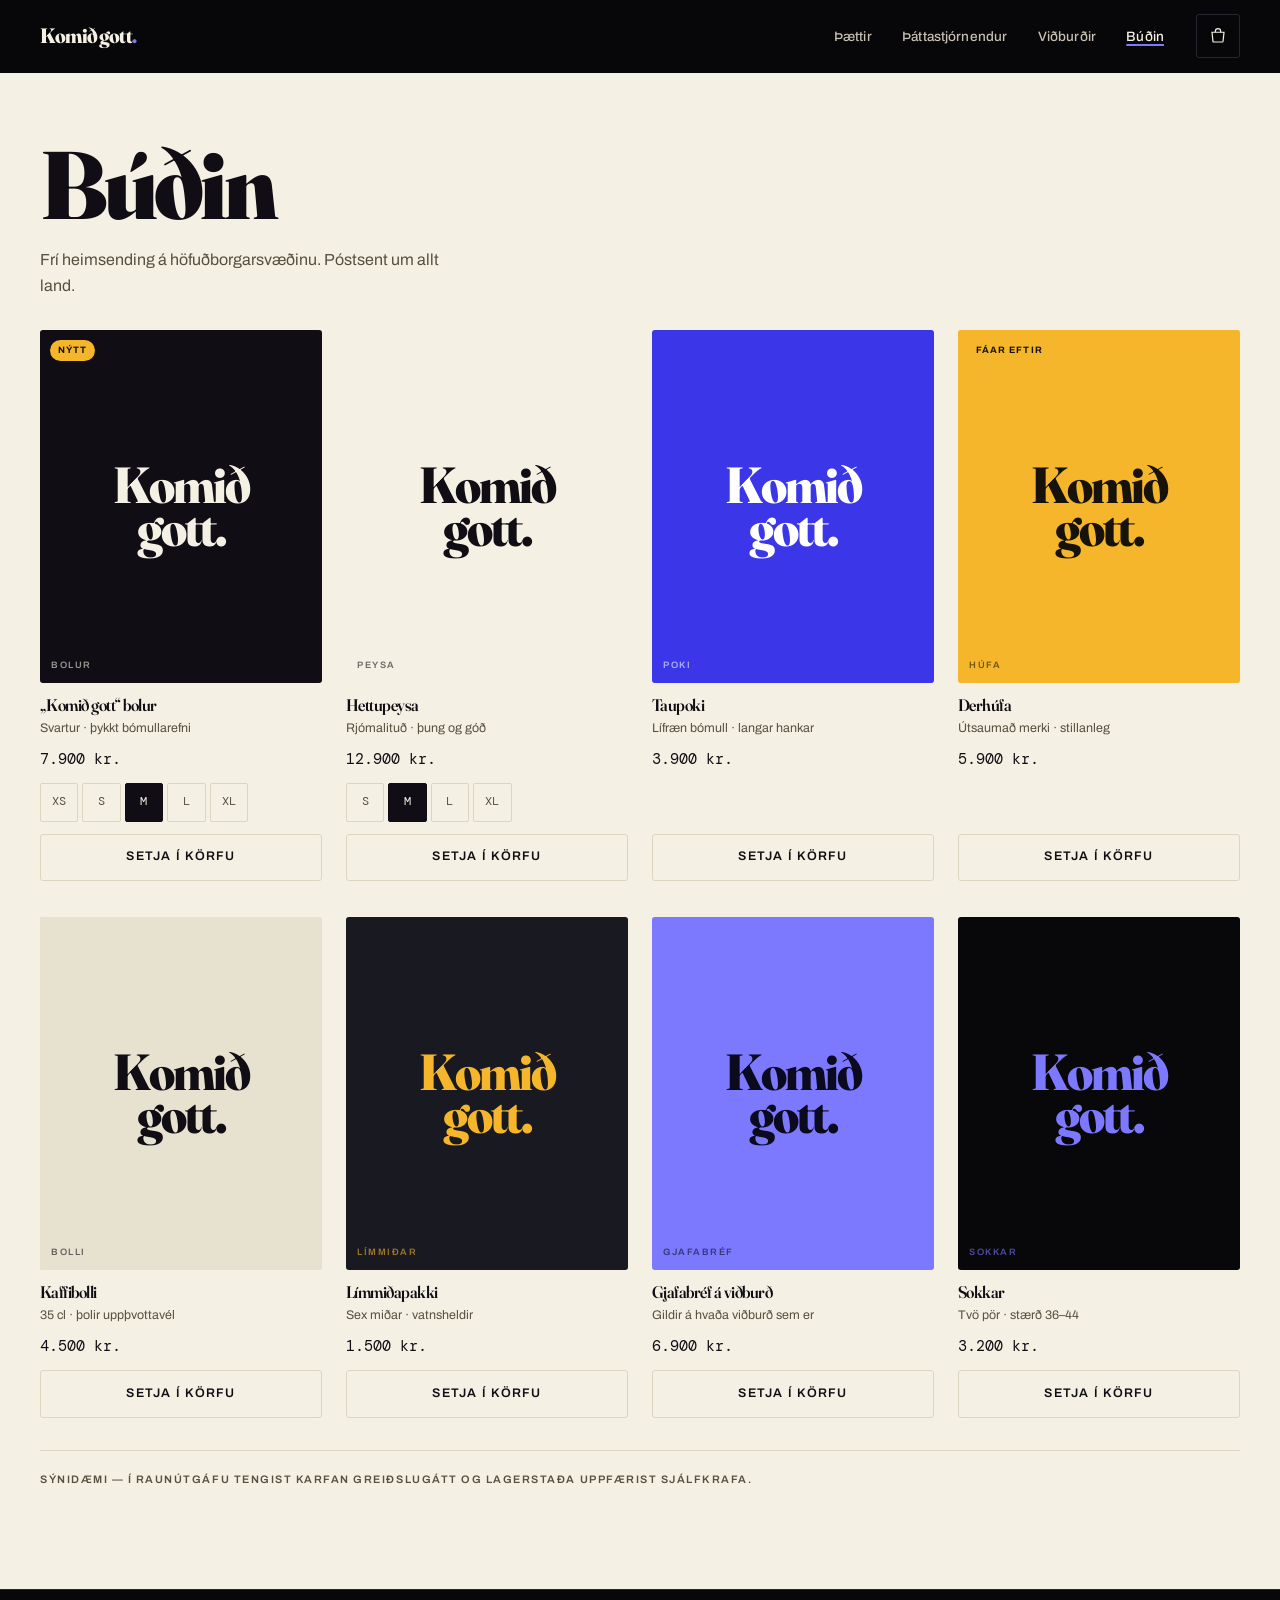
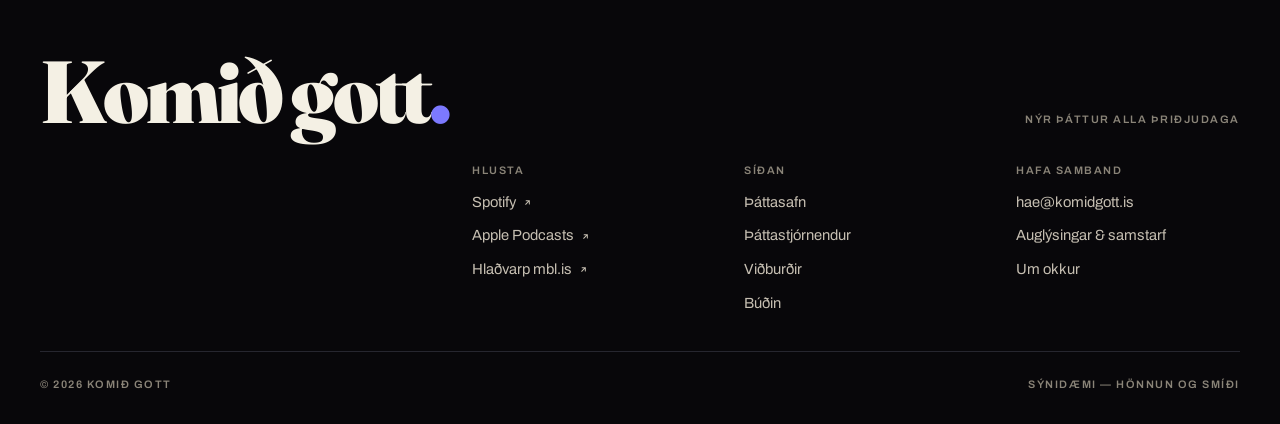
==== commit ad618786: "Forsíðan hreinsuð: eitt hlutverk á hvern kafla Nýjasti þátturinn birtist áður þrisvar á forsíðunni —" ====
--- a/budin.html
+++ b/budin.html
@@ -50,7 +50,6 @@
       </ul>
     </nav>
     <div class="nav__actions">
-      <a class="btn btn--sm nav__cta" href="index.html#nyjast">Spila nýjasta</a>
       <button class="iconbtn" id="cartOpen" aria-label="Opna körfu">
         <svg viewBox="0 0 24 24" fill="none" stroke="currentColor" stroke-width="1.6" aria-hidden="true"><path d="M4 7h16l-1.3 12.2a1 1 0 0 1-1 .8H6.3a1 1 0 0 1-1-.9L4 7Z"/><path d="M8.5 7V5.6a3.5 3.5 0 0 1 7 0V7"/></svg>
         <span class="iconbtn__count" id="cartCount" hidden>0</span>
--- a/assets/styles.css
+++ b/assets/styles.css
@@ -333,7 +333,6 @@
 .nav__links a[aria-current="page"] { color: var(--flag); }
 
 .nav__actions { display: flex; align-items: center; gap: 0.4rem; }
-.nav__cta { display: none; }
 
 /* Í símavalmyndinni fá veiturnar sinn eigin reit. Hnappurinn í hausnum
    kemst ekki fyrir á síma, en „hvar hlusta ég“ má ekki hverfa þess vegna. */
@@ -438,28 +437,6 @@
 
 .hero__mark { display: flex; align-items: flex-end; margin-bottom: 1rem; }
 
-/* Staðan á straumnum, lesin úr þáttalistanum */
-.hero__status {
-  display: flex;
-  flex-wrap: wrap;
-  align-items: center;
-  gap: 0.3rem 0.8rem;
-  margin-bottom: 0.8rem;
-  font-family: var(--data);
-  font-size: 0.68rem;
-  letter-spacing: 0.02em;
-  color: var(--on-ink-3);
-}
-.hero__status b { display: inline-flex; align-items: center; gap: 0.45rem; color: var(--signal-2); font-weight: 500; }
-.hero__status b::before {
-  content: "";
-  width: 6px; height: 6px;
-  border-radius: 50%;
-  background: currentColor;
-  animation: pulse 2.4s ease-in-out infinite;
-}
-@keyframes pulse { 0%, 100% { opacity: 1; } 50% { opacity: 0.25; } }
-
 /* Andlitin á plakatinu.
 
    Á síma þarf plakatið að rúmast á einum skjá ásamt þáttaborðanum, svo
@@ -525,16 +502,6 @@
 }
 
 .hero__cta { display: grid; gap: 0.5rem; }
-
-.hero__facts {
-  display: flex;
-  flex-wrap: wrap;
-  gap: 0.3rem 1.1rem;
-  margin-top: 1.1rem;
-  padding-top: 0.9rem;
-  border-top: 1px solid var(--line);
-}
-.hero__facts b { color: var(--on-ink); font-weight: 700; }
 
 /* Þáttaborðinn: fullbreiður, límdur við botn plakatsins. Nýjasti þátturinn
    er það eina sem stendur ofan á plakatinu — hlaðvarpið sjálft, ekki miðasala. */
@@ -666,64 +633,8 @@
 .epbar__go:hover i { transform: scale(1.08); background: var(--signal); color: #fff; }
 
 /* --------------------------------------------------------------------------
-   Þáttur vikunnar
-   -------------------------------------------------------------------------- */
-
-.latest { display: grid; gap: 1.75rem; }
-
-.latest__art {
-  position: relative;
-  border-radius: var(--r);
-  overflow: hidden;
-  max-width: 20rem;
-  box-shadow: 0 24px 48px -24px rgba(0, 0, 0, 0.9);
-}
-.latest__art img { width: 100%; height: auto; aspect-ratio: 1; object-fit: cover; }
-.latest__art figcaption {
-  position: absolute;
-  left: 0; right: 0; bottom: 0;
-  padding: 2.5rem 0.9rem 0.75rem;
-  background: linear-gradient(transparent, rgba(0, 0, 0, 0.9));
-  color: var(--on-ink-2);
-}
-
-.latest__meta { color: var(--on-ink-2); margin-bottom: 0.85rem; }
-.latest__title { font-size: clamp(1.8rem, 8vw, 2.6rem); font-weight: 700; margin-bottom: 0.85rem; }
-.latest__desc { max-width: 52ch; color: var(--on-ink-2); margin-bottom: 1.5rem; }
-
-/* Cover-artið er líka spilunarflötur */
-.latest__art { cursor: pointer; }
-.latest__art .latest__cue {
-  position: absolute;
-  inset: 0;
-  display: grid;
-  place-items: center;
-  background: rgba(4, 3, 6, 0.5);
-  opacity: 0;
-  transition: opacity 0.25s var(--ease);
-}
-.latest__art:hover .latest__cue { opacity: 1; }
-.latest__cue span {
-  display: grid;
-  place-items: center;
-  width: 4.25rem; height: 4.25rem;
-  background: var(--on-ink);
-  color: var(--ink);
-  border-radius: 50%;
-}
-.latest__cue .i { width: 20px; height: 20px; }
-
-.latest__act {
-  display: flex;
-  flex-wrap: wrap;
-  align-items: center;
-  gap: 0.75rem 1.25rem;
-  margin-bottom: 1.35rem;
-}
-.latest__len { font-size: 0.78rem; color: var(--on-ink-3); }
-.latest__len::before { content: "· "; }
-.latest__sponsors { margin-top: 1.5rem; padding-top: 1.1rem; border-top: 1px solid var(--line); }
-.latest__sponsors span { display: block; margin-top: 0.35rem; font-size: 0.82rem; color: var(--on-ink-2); }
+   Hlustunarveitur í línu — notaðar á um-síðunni
+   -------------------------------------------------------------------------- */
 
 .platforms { display: flex; flex-wrap: wrap; gap: 0.4rem; }
 .platforms a {
@@ -740,6 +651,18 @@
 }
 .platforms a:hover { color: var(--on-ink); border-color: var(--on-ink-3); }
 .platforms .i { width: 11px; height: 11px; }
+
+/* --------------------------------------------------------------------------
+   Þáttastjórnendur á forsíðu — léttur kafli, myndin af þeim er á plakatinu
+   -------------------------------------------------------------------------- */
+
+.duo { display: grid; gap: 1.75rem; }
+.duo h3 {
+  font-size: 1.5rem;
+  font-weight: 700;
+  margin-bottom: 0.4rem;
+}
+.duo p { color: var(--on-ink-2); max-width: 44ch; }
 
 /* --------------------------------------------------------------------------
    Þáttasafn
@@ -1061,8 +984,6 @@
 .plat__go .i { width: 12px; height: 12px; transition: transform 0.25s var(--ease); }
 .plat:hover .plat__go .i { transform: translate(2px, -2px); }
 
-.subscribe { margin-top: 1.5rem; display: flex; flex-wrap: wrap; align-items: baseline; gap: 0.4rem 0.75rem; }
-.subscribe p { font-size: 0.9rem; color: var(--on-paper-2); }
 
 /* --------------------------------------------------------------------------
    Viðburðir — miðar með rifgati
@@ -1621,6 +1542,17 @@
 /* Tilkynningin má ekki lenda undir spilaranum */
 body[data-dock="true"] .toast { bottom: 6rem; }
 
+/* Allra minnstu símarnir — plakatið á líka að rúmast þar */
+@media (max-width: 360px) {
+  .hero { padding-top: 0.9rem; }
+  .hero__word { font-size: clamp(2.2rem, 13vw, 2.8rem); }
+  .hero__lead { font-size: 0.92rem; margin-bottom: 1rem; }
+  .hero__mark { margin-bottom: 0.75rem; }
+  .hero__cast { margin-top: 0.85rem; }
+  .hero__cast img { max-height: 11svh; }
+  .hero__inner { padding-bottom: 1.1rem; }
+}
+
 /* ==========================================================================
    ≥ 640px
    ========================================================================== */
@@ -1643,6 +1575,7 @@
 
   .products { grid-template-columns: repeat(3, 1fr); gap: 1.75rem 1.25rem; }
   .plats { grid-template-columns: repeat(3, 1fr); gap: 1rem; }
+  .duo { grid-template-columns: repeat(2, 1fr); gap: 3rem; }
   .footer__cols { grid-template-columns: repeat(3, 1fr); }
 
   .ticket { --pad: 1.5rem; --perf: 5.5rem; }
@@ -1693,7 +1626,6 @@
   .nav__links a:hover { color: var(--on-ink); }
   .nav__links a[aria-current="page"] { color: var(--on-ink); text-decoration: underline; text-decoration-color: var(--signal-2); text-decoration-thickness: 2px; }
   .nav__toggle { display: none; }
-  .nav__cta { display: inline-flex; }
   .nav__listen { display: none; }
 
   /* Plakatið verður tvískipt: heitið vinstra megin, þær hægra megin */
@@ -1720,7 +1652,6 @@
     filter: drop-shadow(0 14px 26px rgba(0, 0, 0, 0.6));
   }
   .hero__word { font-size: clamp(4.6rem, 8.4vw, 8.4rem); }
-  .hero__facts { gap: 0.5rem 2.25rem; margin-top: 2rem; }
   .hero__cast { margin-top: 0; }
   .hero__cast img { aspect-ratio: 4 / 5; object-position: 50% 22%; }
 
@@ -1731,9 +1662,6 @@
   .shead { padding-bottom: 1.5rem; margin-bottom: 2.5rem; }
   .shead h2 { font-size: clamp(2.6rem, 4.5vw, 3.8rem); }
 
-  .latest { grid-template-columns: minmax(0, 20rem) minmax(0, 1fr); gap: 3.5rem; align-items: center; }
-  .latest__art { max-width: none; }
-  .latest__title { font-size: clamp(2.1rem, 3.2vw, 2.9rem); }
 
   .ep { grid-template-columns: 4.75rem minmax(0, 1fr) 10rem auto; align-items: center; gap: 0 1.75rem; padding-block: 1.3rem; }
   .ep__art { grid-row: 1; width: 4.75rem; height: 4.75rem; }
@@ -1797,9 +1725,7 @@
   .hero { padding-top: 1.75rem; }
   .hero__inner { padding-bottom: 2.25rem; gap: 2.5rem; }
   .hero__word { font-size: clamp(3.6rem, 6.4vw, 6.2rem); }
-  .hero__status { margin-bottom: 0.85rem; }
   .hero__lead { font-size: 1rem; margin-bottom: 1.35rem; max-width: 40ch; }
-  .hero__facts { margin-top: 1.35rem; padding-top: 1rem; }
   .hero__mark { margin-bottom: 1.1rem; }
   .hero__cast img { aspect-ratio: 1 / 1; }
   .hero__hand { width: clamp(76px, 7vw, 105px); bottom: 28%; left: calc(56% - 6.5rem); }
@@ -1810,7 +1736,6 @@
   .hero__lead { font-size: 0.96rem; margin-bottom: 1.1rem; }
   .hero__cast img { aspect-ratio: 5 / 4; }
   .hero__inner { padding-bottom: 1.75rem; }
-  .hero__facts { margin-top: 1.1rem; }
 }
 
 @media (min-width: 1200px) {
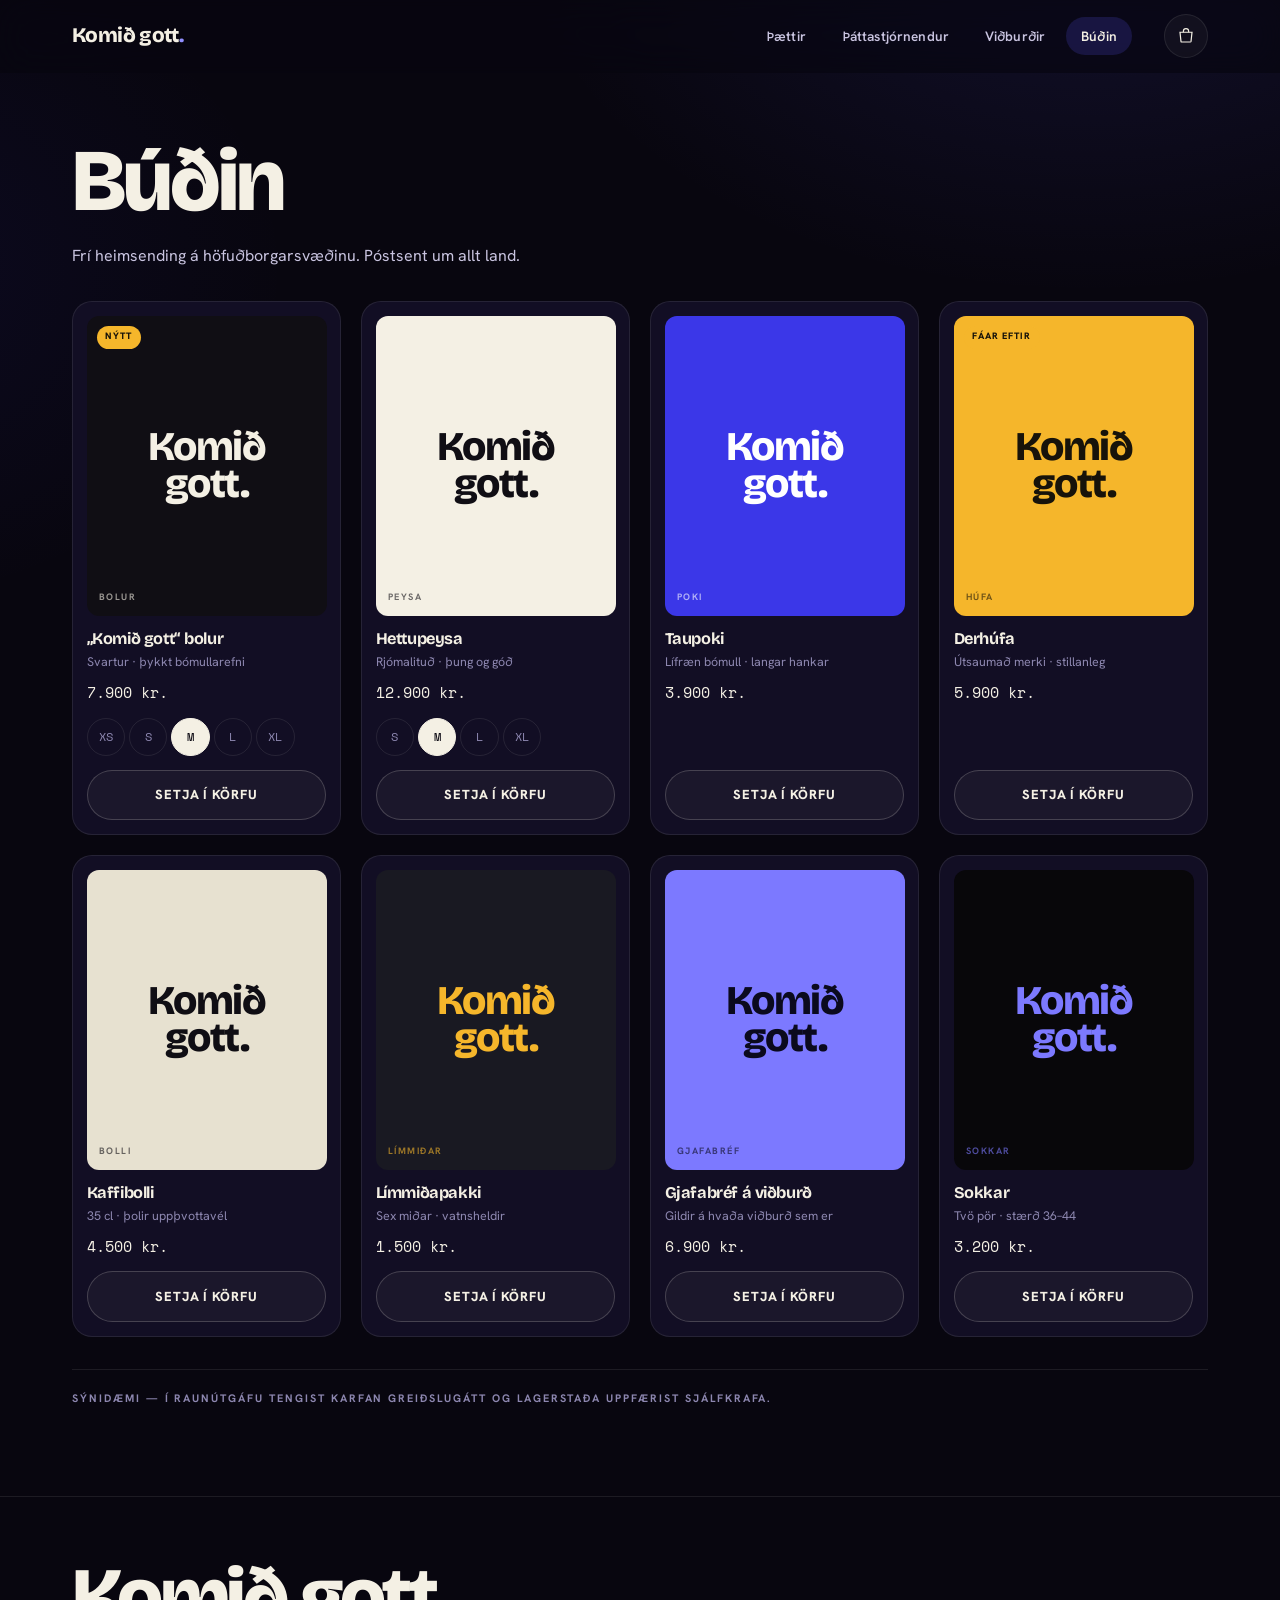
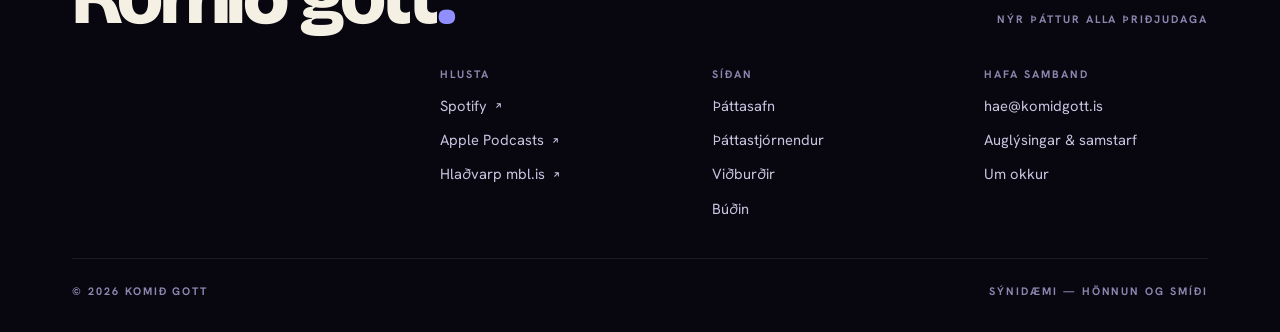
==== commit 1d28d7e3: "Endurhönnun í anda chessafterdark.is og betkastid.is Viðmiðunarsíðurnar tvær voru skoðaðar beint og " ====
--- a/budin.html
+++ b/budin.html
@@ -5,7 +5,7 @@
 <meta name="viewport" content="width=device-width, initial-scale=1, viewport-fit=cover">
 <title>Búðin — Komið gott</title>
 <meta name="description" content="Vefverslun Komið gott. Bolir, peysur og fleira. Frí heimsending á höfuðborgarsvæðinu.">
-<meta name="theme-color" content="#08070A">
+<meta name="theme-color" content="#08060F">
 
 <!-- Sýnidæmi: haldið utan við leitarvélar. Fjarlægið þessa línu — og
      robots.txt — þegar síðan fer í loftið fyrir alvöru. -->
@@ -20,7 +20,7 @@
 <link rel="icon" href="assets/logo.jpg">
 <link rel="preconnect" href="https://fonts.googleapis.com">
 <link rel="preconnect" href="https://fonts.gstatic.com" crossorigin>
-<link href="https://fonts.googleapis.com/css2?family=Fraunces:opsz,wght,SOFT,WONK@9..144,300..900,0..100,0..1&family=Archivo:wght@400;500;600;700&family=DM+Mono:wght@400;500&display=swap" rel="stylesheet">
+<link href="https://fonts.googleapis.com/css2?family=Bricolage+Grotesque:opsz,wght@12..96,700;12..96,800&family=Hanken+Grotesk:wght@400;600;700;800&family=Space+Mono:wght@400;700&display=swap" rel="stylesheet">
 <link rel="stylesheet" href="assets/styles.css">
 </head>
 
--- a/assets/styles.css
+++ b/assets/styles.css
@@ -1,5 +1,9 @@
 /* ==========================================================================
    Komið gott
+   Eitt dökkt litaheimili með rafindígó hreim — sama hönnunarmál og
+   chessafterdark.is og betkastid.is: grótesk letur, stór rúnnun, pillur,
+   glóandi skuggar. Rjómalitur cover-artsins er textaliturinn og höndin
+   úr merkinu fylgir með.
    Farsíma-fyrst: grunnstílarnir eru símaútlitið, breiðari skjáir fá
    viðbætur í min-width fyrirspurnum neðar.
    ========================================================================== */
@@ -7,39 +11,42 @@
 :root {
   color-scheme: dark;
 
-  --ink:        #08070A;
-  --ink-1:      #101016;
-  --ink-2:      #191922;
-  --line:       #26262F;
-
-  --paper:      #F4F0E4;
-  --paper-card: #FBF9F2;
-  --paper-line: #DCD5C2;
-
-  --on-ink:     #F4F0E4;
-  --on-ink-2:   #C6BFB2;
-  --on-ink-3:   #8A8478;
-  --on-paper:   #100E14;
-  --on-paper-2: #56503E;
-
-  --signal:     #3B37E8;
-  --signal-2:   #7C79FF;
-  --flag:       #F5B62B;
-
-  --display: "Fraunces", "Iowan Old Style", Georgia, serif;
-  --body: "Archivo", "Helvetica Neue", Arial, sans-serif;
-  --data: "DM Mono", ui-monospace, "SF Mono", Menlo, monospace;
+  --bg:        #08060F;
+  --bg-alt:    #0C091A;
+  --surface:   #120E24;
+  --surface-2: #191434;
+  --line:        rgba(244, 240, 228, 0.09);
+  --line-strong: rgba(244, 240, 228, 0.2);
+
+  --ink:      #F4F0E4;
+  --ink-soft: #C9C4E0;
+  --muted:    #8D87B0;
+
+  --electric:      #5D5BFF;
+  --electric-2:    #918FFF;
+  --electric-deep: #3B37E8;
+  --flag:          #F5B62B;
+
+  --glow:    0 10px 40px -12px rgba(93, 91, 255, 0.55);
+  --glow-lg: 0 24px 70px -20px rgba(93, 91, 255, 0.45);
+  --shadow:  0 16px 40px -20px rgba(0, 0, 0, 0.8);
+
+  --display: "Bricolage Grotesque", "Arial Black", sans-serif;
+  --body: "Hanken Grotesk", "Helvetica Neue", Arial, sans-serif;
+  --data: "Space Mono", ui-monospace, "SF Mono", Menlo, monospace;
+
+  --r:    20px;
+  --r-sm: 12px;
+  --r-lg: 28px;
 
   --gutter: 1.25rem;
-  --max: 80rem;
-  --nav-h: 3.75rem;
-  --r: 3px;
-  --ease: cubic-bezier(.22, .68, .3, 1);
-
-  /* Vafraflötur sem við teiknuðum ekki sjálf — þeir bera hönnunina líka */
-  accent-color: var(--signal);
-  caret-color: var(--signal-2);
-  scrollbar-color: var(--line) var(--ink);
+  --max: 76rem;
+  --nav-h: 4rem;
+  --ease: cubic-bezier(.22, .61, .36, 1);
+
+  accent-color: var(--electric);
+  caret-color: var(--electric-2);
+  scrollbar-color: var(--surface-2) var(--bg);
   scrollbar-width: thin;
 }
 
@@ -53,16 +60,21 @@
 
 body {
   margin: 0;
-  background: var(--ink);
-  color: var(--on-ink);
+  background: var(--bg);
+  /* Daufir litapollar í bakgrunninum — allur vefurinn stendur í sama ljósi */
+  background-image:
+    radial-gradient(60rem 40rem at 85% -10%, rgba(93, 91, 255, 0.13), transparent 60%),
+    radial-gradient(50rem 36rem at -15% 30%, rgba(59, 55, 232, 0.09), transparent 60%);
+  background-attachment: fixed;
+  color: var(--ink);
   font-family: var(--body);
   font-size: 1rem;
-  line-height: 1.6;
+  line-height: 1.65;
   font-synthesis-weight: none;
   -webkit-font-smoothing: antialiased;
   overflow-x: hidden;
   touch-action: manipulation;
-  -webkit-tap-highlight-color: rgba(124, 121, 255, 0.24);
+  -webkit-tap-highlight-color: rgba(145, 143, 255, 0.25);
 }
 
 img, svg { display: block; max-width: 100%; }
@@ -70,13 +82,12 @@
 button { font: inherit; color: inherit; }
 
 :focus-visible {
-  outline: 2px solid var(--signal-2);
+  outline: 2px solid var(--electric-2);
   outline-offset: 3px;
-  border-radius: 2px;
-}
-.paper :focus-visible { outline-color: var(--signal); }
-
-::selection { background: var(--signal); color: #fff; }
+  border-radius: 6px;
+}
+
+::selection { background: var(--electric); color: #fff; }
 
 .vh {
   position: absolute; width: 1px; height: 1px;
@@ -87,10 +98,10 @@
 .skip {
   position: absolute; left: 50%; top: 0.5rem; z-index: 200;
   transform: translate(-50%, -250%);
-  padding: 0.7rem 1.1rem;
-  background: var(--paper); color: var(--on-paper);
-  border-radius: var(--r);
-  font-size: 0.85rem; font-weight: 600; text-decoration: none;
+  padding: 0.7rem 1.2rem;
+  background: var(--ink); color: var(--bg);
+  border-radius: 999px;
+  font-size: 0.85rem; font-weight: 700; text-decoration: none;
   transition: transform 0.2s var(--ease);
 }
 .skip:focus { transform: translate(-50%, 0); }
@@ -101,10 +112,9 @@
 
 h1, h2, h3 {
   font-family: var(--display);
-  font-variation-settings: "opsz" 144, "SOFT" 16, "WONK" 1;
-  font-weight: 700;
-  line-height: 0.98;
-  letter-spacing: -0.03em;
+  font-weight: 800;
+  line-height: 1.02;
+  letter-spacing: -0.025em;
   text-wrap: balance;
   margin: 0;
 }
@@ -112,41 +122,36 @@
 p, ul, ol, dl, dd, figure { margin: 0; padding: 0; }
 li { list-style: none; }
 
-/* Smáletur fyrir gögn og myndatexta — aldrei sem merkimiði ofan á fyrirsögn */
+/* Smáletur með gleiðu stafabili — merkimiðar og yfirlínur */
 .micro {
   font-size: 0.68rem;
-  font-weight: 600;
-  letter-spacing: 0.14em;
+  font-weight: 700;
+  letter-spacing: 0.18em;
   text-transform: uppercase;
   line-height: 1.5;
-  color: var(--on-ink-3);
-}
-.paper .micro, .ticket .micro { color: var(--on-paper-2); }
+  color: var(--muted);
+}
 
 .data {
   font-family: var(--data);
   font-variant-numeric: tabular-nums;
-  letter-spacing: -0.02em;
+  letter-spacing: -0.03em;
 }
 
 .tlink {
   display: inline-flex;
   align-items: center;
-  gap: 0.4rem;
+  gap: 0.45rem;
   text-decoration: none;
-  font-size: 0.92rem;
-  font-weight: 500;
-  background-image: linear-gradient(currentColor, currentColor);
-  background-size: 100% 1px;
-  background-position: 0 100%;
-  background-repeat: no-repeat;
-  padding-bottom: 2px;
-  transition: color 0.2s var(--ease), background-size 0.3s var(--ease);
-}
-.tlink:hover { color: var(--signal-2); background-size: 100% 2px; }
-.paper .tlink:hover { color: var(--signal); }
-.tlink .i { width: 14px; height: 14px; transition: transform 0.25s var(--ease); }
-.tlink:hover .i { transform: translateX(3px); }
+  font-size: 0.85rem;
+  font-weight: 700;
+  letter-spacing: 0.06em;
+  text-transform: uppercase;
+  color: var(--electric-2);
+  transition: color 0.2s var(--ease), gap 0.25s var(--ease);
+}
+.tlink:hover { color: var(--ink); gap: 0.7rem; }
+.tlink .i { width: 14px; height: 14px; }
 
 /* --------------------------------------------------------------------------
    Umgjörð
@@ -160,7 +165,8 @@
 }
 
 .band { padding-block: 3.5rem; }
-.paper { background: var(--paper); color: var(--on-paper); }
+/* Áður rjómaopna — nú blæbrigði af sama dökka heiminum */
+.paper { background: transparent; }
 
 .shead {
   display: flex;
@@ -168,100 +174,132 @@
   align-items: baseline;
   justify-content: space-between;
   gap: 0.75rem 2rem;
-  padding-bottom: 1.25rem;
   margin-bottom: 2rem;
-  border-bottom: 1px solid var(--line);
-}
-.paper .shead { border-bottom-color: var(--paper-line); }
-.shead h2 { font-size: clamp(2.1rem, 10vw, 3.2rem); font-weight: 800; }
+}
+.shead h2 { font-size: clamp(1.9rem, 8vw, 2.9rem); }
+.shead .micro { color: var(--muted); }
 
 /* Haus undirsíðu */
-.phead { padding-block: 2.5rem 2rem; }
+.phead { padding-block: 2.75rem 2rem; }
 .phead h1 {
-  font-size: clamp(2.8rem, 15vw, 6rem);
-  font-weight: 900;
-  font-variation-settings: "opsz" 144, "SOFT" 10, "WONK" 1;
-  letter-spacing: -0.04em;
-}
-.phead p { margin-top: 1rem; max-width: 46ch; color: var(--on-ink-2); }
-/* Rjómaopnan getur verið á foreldrinu, ekki á .phead sjálfu */
-.paper .phead p, .phead.paper p { color: var(--on-paper-2); }
-
-/* --------------------------------------------------------------------------
-   Höndin — vektor rakinn úr merkinu, því JPG-in var of mjúk í stækkun
-   -------------------------------------------------------------------------- */
-
-.hand { color: var(--on-ink); flex: none; }
+  font-size: clamp(2.6rem, 13vw, 5.5rem);
+  letter-spacing: -0.035em;
+}
+.phead p { margin-top: 1rem; max-width: 52ch; color: var(--ink-soft); }
+
+/* --------------------------------------------------------------------------
+   Höndin — vektor rakinn úr merkinu
+   -------------------------------------------------------------------------- */
+
+.hand { color: var(--ink); flex: none; }
 .hand svg { width: 100%; height: auto; }
 
 /* --------------------------------------------------------------------------
-   Hnappar og merkimiðar
+   Hnappar, pillur og merkimiðar
    -------------------------------------------------------------------------- */
 
 .btn {
-  --bg: var(--signal);
-  --fg: #fff;
+  --bg-b: var(--electric);
+  --fg-b: #fff;
   display: inline-flex;
   align-items: center;
   justify-content: center;
-  gap: 0.5rem;
-  min-height: 2.9rem;
-  padding: 0.8rem 1.3rem;
-  background: var(--bg);
-  color: var(--fg);
-  border: 1px solid var(--bg);
-  border-radius: var(--r);
-  font-size: 0.78rem;
-  font-weight: 600;
-  letter-spacing: 0.1em;
+  gap: 0.55rem;
+  min-height: 3rem;
+  padding: 0.85rem 1.6rem;
+  background: var(--bg-b);
+  color: var(--fg-b);
+  border: 1px solid transparent;
+  border-radius: 999px;
+  font-size: 0.82rem;
+  font-weight: 800;
+  letter-spacing: 0.06em;
   text-transform: uppercase;
   text-decoration: none;
   white-space: nowrap;
   cursor: pointer;
+  box-shadow: var(--glow);
   transition: background-color 0.2s var(--ease), border-color 0.2s var(--ease),
-              color 0.2s var(--ease), transform 0.2s var(--ease);
-}
-.btn:hover { --bg: var(--signal-2); transform: translateY(-2px); }
+              color 0.2s var(--ease), transform 0.2s var(--ease), box-shadow 0.2s var(--ease);
+}
+.btn:hover { --bg-b: var(--electric-2); transform: translateY(-2px); box-shadow: var(--glow-lg); }
 .btn:active { transform: none; }
 .btn .i { width: 13px; height: 13px; }
 
-.btn--ghost { --bg: transparent; --fg: var(--on-ink); border-color: var(--line); }
-.btn--ghost:hover { --bg: var(--on-ink); --fg: var(--ink); border-color: var(--on-ink); }
-.paper .btn--ghost, .ticket .btn--ghost { --fg: var(--on-paper); border-color: var(--paper-line); }
-.paper .btn--ghost:hover, .ticket .btn--ghost:hover { --bg: var(--on-paper); --fg: var(--paper); border-color: var(--on-paper); }
-
-.btn--flag { --bg: var(--flag); --fg: #17130A; }
-.btn--flag:hover { --bg: #FFC94E; }
+.btn--ghost {
+  --bg-b: rgba(244, 240, 228, 0.04);
+  --fg-b: var(--ink);
+  border-color: var(--line-strong);
+  box-shadow: none;
+}
+.btn--ghost:hover { --bg-b: var(--ink); --fg-b: var(--bg); border-color: var(--ink); box-shadow: none; }
+
+.btn--flag { --bg-b: var(--flag); --fg-b: #17130A; box-shadow: 0 10px 36px -12px rgba(245, 182, 43, 0.5); }
+.btn--flag:hover { --bg-b: #FFC94E; box-shadow: 0 16px 44px -14px rgba(245, 182, 43, 0.6); }
 
 .btn--block { width: 100%; }
-.btn--sm { min-height: 2.4rem; padding: 0.55rem 0.9rem; font-size: 0.72rem; }
+.btn--sm { min-height: 2.5rem; padding: 0.55rem 1.1rem; font-size: 0.74rem; }
 .btn[aria-disabled="true"] { opacity: 0.4; pointer-events: none; }
 
 .tag {
   display: inline-flex;
   align-items: center;
   gap: 0.35rem;
-  padding: 0.28rem 0.6rem;
-  border: 1px solid currentColor;
+  padding: 0.3rem 0.7rem;
+  border: 1px solid var(--line-strong);
   border-radius: 999px;
   font-size: 0.62rem;
   font-weight: 700;
-  letter-spacing: 0.12em;
+  letter-spacing: 0.14em;
   text-transform: uppercase;
   white-space: nowrap;
-  color: var(--on-ink-3);
-}
-.paper .tag, .ticket .tag { color: var(--on-paper-2); }
-.tag--flag { color: var(--flag); }
-
-/* Gulur texti á rjómalitum fleti mælist 1,6:1. Á ljósum grunni verður
-   miðinn því fylltur með dökkum texta í staðinn fyrir útlínu. */
-.paper .tag--flag,
-.epbar .tag--flag { background: var(--flag); border-color: var(--flag); color: #17130A; }
-
-/* Svarti miðinn er dökkur þótt hann standi á rjómaopnu — þar heldur
-   útlínuútgáfan sér og mælist 10,6:1. */
-.ticket--lead .tag--flag { background: transparent; border-color: currentColor; color: var(--flag); }
+  color: var(--ink-soft);
+}
+.tag--flag { background: rgba(245, 182, 43, 0.14); border-color: rgba(245, 182, 43, 0.45); color: var(--flag); }
+
+.iconbtn {
+  position: relative;
+  width: 2.75rem; height: 2.75rem;
+  display: grid;
+  place-items: center;
+  background: rgba(244, 240, 228, 0.04);
+  border: 1px solid var(--line);
+  border-radius: 999px;
+  cursor: pointer;
+  padding: 0;
+  transition: border-color 0.2s var(--ease), background-color 0.2s var(--ease);
+}
+.iconbtn:hover { border-color: var(--line-strong); background: rgba(244, 240, 228, 0.08); }
+.iconbtn svg { width: 18px; height: 18px; }
+
+.iconbtn__count {
+  position: absolute;
+  top: -5px; right: -5px;
+  min-width: 1.15rem; height: 1.15rem;
+  display: grid; place-items: center;
+  padding-inline: 0.25rem;
+  background: var(--electric);
+  border-radius: 999px;
+  font-family: var(--data);
+  font-size: 0.62rem;
+  color: #fff;
+  box-shadow: var(--glow);
+}
+.iconbtn__count[hidden] { display: none; }
+
+.burger, .burger::before, .burger::after {
+  display: block;
+  width: 15px; height: 1.5px;
+  background: currentColor;
+  border-radius: 2px;
+  transition: transform 0.25s var(--ease), opacity 0.2s var(--ease);
+}
+.burger { position: relative; }
+.burger::before { content: ""; position: absolute; top: -4.5px; }
+.burger::after  { content: ""; position: absolute; top: 4.5px; }
+.nav__toggle[aria-expanded="true"] .burger { background: transparent; }
+.nav__toggle[aria-expanded="true"] .burger::before { transform: translateY(4.5px) rotate(45deg); }
+.nav__toggle[aria-expanded="true"] .burger::after  { transform: translateY(-4.5px) rotate(-45deg); }
 
 /* --------------------------------------------------------------------------
    Haus
@@ -271,8 +309,8 @@
   position: sticky;
   top: 0;
   z-index: 60;
-  background: rgba(8, 7, 10, 0.82);
-  backdrop-filter: blur(16px);
+  background: rgba(8, 6, 15, 0.7);
+  backdrop-filter: blur(18px) saturate(150%);
   border-bottom: 1px solid transparent;
   transition: border-color 0.3s var(--ease);
 }
@@ -291,23 +329,22 @@
 
 .nav__brand {
   font-family: var(--display);
-  font-variation-settings: "opsz" 144, "SOFT" 16, "WONK" 1;
   font-weight: 800;
-  font-size: 1.15rem;
-  letter-spacing: -0.04em;
+  font-size: 1.2rem;
+  letter-spacing: -0.03em;
   text-decoration: none;
   margin-right: auto;
   white-space: nowrap;
 }
-.nav__brand i { font-style: normal; color: var(--signal-2); }
+.nav__brand i { font-style: normal; color: var(--electric-2); }
 
 .nav__links {
   position: fixed;
   inset: var(--nav-h) 0 auto 0;
   display: grid;
-  padding: 0.25rem var(--gutter) 1.5rem;
-  background: rgba(8, 7, 10, 0.98);
-  backdrop-filter: blur(16px);
+  padding: 0.5rem var(--gutter) 1.5rem;
+  background: rgba(8, 6, 15, 0.97);
+  backdrop-filter: blur(18px);
   border-bottom: 1px solid var(--line);
   transform: translateY(-120%);
   visibility: hidden;
@@ -322,108 +359,57 @@
   padding-block: 0.95rem;
   border-bottom: 1px solid var(--line);
   font-family: var(--display);
-  font-variation-settings: "opsz" 72, "SOFT" 16, "WONK" 1;
-  font-size: 1.5rem;
-  font-weight: 600;
+  font-size: 1.4rem;
+  font-weight: 700;
   letter-spacing: -0.02em;
   text-decoration: none;
   transition: color 0.2s var(--ease);
 }
-.nav__links a:hover { color: var(--signal-2); }
-.nav__links a[aria-current="page"] { color: var(--flag); }
+.nav__links a:hover { color: var(--electric-2); }
+.nav__links a[aria-current="page"] { color: var(--electric-2); }
 
 .nav__actions { display: flex; align-items: center; gap: 0.4rem; }
 
-/* Í símavalmyndinni fá veiturnar sinn eigin reit. Hnappurinn í hausnum
-   kemst ekki fyrir á síma, en „hvar hlusta ég“ má ekki hverfa þess vegna. */
+/* Veiturnar fá sinn eigin reit í símavalmyndinni */
 .nav__listen { display: grid; gap: 0.7rem; padding-top: 1.2rem; }
-.nav__listen .micro { color: var(--on-ink-3); }
+.nav__listen .micro { color: var(--muted); }
 .nav__listen span:last-child { display: flex; flex-wrap: wrap; gap: 0.4rem; }
 .nav__links .nav__listen a {
   display: inline-flex;
   align-items: center;
   gap: 0.35rem;
   min-height: 2.4rem;
-  padding: 0.5rem 0.85rem;
+  padding: 0.5rem 0.9rem;
+  background: rgba(244, 240, 228, 0.04);
   border: 1px solid var(--line);
-  border-bottom: 1px solid var(--line);
   border-radius: 999px;
   font-family: var(--body);
   font-size: 0.8rem;
-  font-weight: 500;
+  font-weight: 600;
   letter-spacing: 0;
-  color: var(--on-ink-2);
-}
-.nav__links .nav__listen a:hover { color: var(--on-ink); border-color: var(--on-ink-3); }
+  color: var(--ink-soft);
+}
+.nav__links .nav__listen a:hover { color: var(--ink); border-color: var(--line-strong); }
 .nav__listen .i { width: 11px; height: 11px; }
 
-.iconbtn {
-  position: relative;
-  width: 2.75rem; height: 2.75rem;
-  display: grid;
-  place-items: center;
-  background: transparent;
-  border: 1px solid var(--line);
-  border-radius: var(--r);
-  cursor: pointer;
-  padding: 0;
-  transition: border-color 0.2s var(--ease), background-color 0.2s var(--ease);
-}
-.iconbtn:hover { border-color: var(--on-ink-3); }
-.iconbtn svg { width: 18px; height: 18px; }
-
-.iconbtn__count {
-  position: absolute;
-  top: -6px; right: -6px;
-  min-width: 1.15rem; height: 1.15rem;
-  display: grid; place-items: center;
-  padding-inline: 0.25rem;
-  background: var(--signal);
-  border-radius: 999px;
-  font-family: var(--data);
-  font-size: 0.62rem;
-  color: #fff;
-}
-.iconbtn__count[hidden] { display: none; }
-
-.burger, .burger::before, .burger::after {
-  display: block;
-  width: 15px; height: 1.5px;
-  background: currentColor;
-  transition: transform 0.25s var(--ease), opacity 0.2s var(--ease);
-}
-.burger { position: relative; }
-.burger::before { content: ""; position: absolute; top: -4.5px; }
-.burger::after  { content: ""; position: absolute; top: 4.5px; }
-.nav__toggle[aria-expanded="true"] .burger { background: transparent; }
-.nav__toggle[aria-expanded="true"] .burger::before { transform: translateY(4.5px) rotate(45deg); }
-.nav__toggle[aria-expanded="true"] .burger::after  { transform: translateY(-4.5px) rotate(-45deg); }
-
-/* --------------------------------------------------------------------------
-   Hero — eitt plakat, aðeins á forsíðu
+/* --------------------------------------------------------------------------
+   Hetjan — yfirlýsing, spilun og þær tvær
    -------------------------------------------------------------------------- */
 
 .hero {
   position: relative;
-  min-height: calc(100svh - var(--nav-h));
-  display: flex;
-  flex-direction: column;
-  justify-content: flex-end;
   overflow: hidden;
-  padding-top: 1.25rem;
-}
-
-/* Fínt hnitanet undir plakatinu — dofnar út áður en það truflar textann */
+  padding-block: 2.5rem 3rem;
+}
+
+/* Glóandi blettur á bak við efnið */
 .hero::before {
   content: "";
   position: absolute;
-  inset: 0;
-  background-image:
-    linear-gradient(to right, rgba(124, 121, 255, 0.07) 1px, transparent 1px),
-    linear-gradient(to bottom, rgba(124, 121, 255, 0.07) 1px, transparent 1px);
-  background-size: 72px 72px;
-  -webkit-mask-image: radial-gradient(120% 80% at 70% 15%, #000 0%, transparent 72%);
-  mask-image: radial-gradient(120% 80% at 70% 15%, #000 0%, transparent 72%);
+  top: -12rem; right: -10rem;
+  width: 42rem; height: 42rem;
+  background: radial-gradient(circle, rgba(93, 91, 255, 0.28), transparent 65%);
+  filter: blur(20px);
   pointer-events: none;
 }
 
@@ -432,276 +418,251 @@
   width: 100%;
   max-width: var(--max);
   margin-inline: auto;
-  padding: 0 var(--gutter) 1.5rem;
-}
-
-.hero__mark { display: flex; align-items: flex-end; margin-bottom: 1rem; }
-
-/* Andlitin á plakatinu.
-
-   Á síma þarf plakatið að rúmast á einum skjá ásamt þáttaborðanum, svo
-   myndin fær hlutfallið sem gengur upp og hæðarþak miðað við skjáinn. */
+  padding-inline: var(--gutter);
+  display: grid;
+  gap: 2.25rem;
+}
+
+.hero__kicker {
+  display: inline-flex;
+  flex-wrap: wrap;
+  align-items: center;
+  gap: 0.5rem 0.75rem;
+  margin-bottom: 1.25rem;
+}
+.hero__kicker .chip { border-color: rgba(93, 91, 255, 0.5); background: rgba(93, 91, 255, 0.14); color: var(--electric-2); }
+
+.hero__word {
+  font-size: clamp(3.2rem, 15vw, 7.5rem);
+  letter-spacing: -0.04em;
+  line-height: 0.95;
+  margin-bottom: 1.1rem;
+}
+.hero__word i { font-style: normal; color: var(--electric-2); }
+
+/* Heitið rís upp úr eigin ramma við komu — eina samda hreyfingin */
+.hero__line { display: block; overflow: hidden; padding-bottom: 0.04em; }
+.hero__line > span { display: block; transform: translateY(105%); animation: raise 1.05s var(--ease) forwards; }
+.hero__line:nth-child(2) > span { animation-delay: 0.1s; }
+@keyframes raise { to { transform: none; } }
+
+.hero__lead {
+  max-width: 46ch;
+  font-size: 1.05rem;
+  line-height: 1.6;
+  color: var(--ink-soft);
+  margin-bottom: 1.6rem;
+}
+
+.hero__cta { display: flex; flex-wrap: wrap; gap: 0.6rem; margin-bottom: 1.75rem; }
+
+/* „Hlustaðu & fylgdu“ — veitupillur beint í hetjunni */
+.hero__plats { display: grid; gap: 0.6rem; }
+.hero__plats .micro { color: var(--muted); }
+.hero__plats ul { display: flex; flex-wrap: wrap; gap: 0.45rem; }
+.hero__plats a {
+  display: inline-flex;
+  align-items: center;
+  gap: 0.45rem;
+  min-height: 2.6rem;
+  padding: 0.55rem 1rem;
+  background: rgba(244, 240, 228, 0.05);
+  border: 1px solid var(--line);
+  border-radius: 999px;
+  text-decoration: none;
+  font-size: 0.85rem;
+  font-weight: 700;
+  color: var(--ink-soft);
+  transition: color 0.2s var(--ease), border-color 0.2s var(--ease), background-color 0.2s var(--ease), transform 0.2s var(--ease);
+}
+.hero__plats a:hover {
+  color: var(--ink);
+  border-color: rgba(93, 91, 255, 0.6);
+  background: rgba(93, 91, 255, 0.12);
+  transform: translateY(-2px);
+}
+.hero__plats .i { width: 15px; height: 15px; }
+
+/* Myndin af þeim tveimur — rúnnuð með glóð, höndin bendir á þær */
 .hero__cast {
   position: relative;
-  margin-top: 1.1rem;
-  border-radius: var(--r);
+  border-radius: var(--r-lg);
   overflow: hidden;
-  background: var(--ink-1);
-  border: 1px solid var(--line);
+  border: 1px solid var(--line-strong);
+  box-shadow: var(--glow-lg), var(--shadow);
 }
 .hero__cast img {
   width: 100%;
-  /* Án þessa ræður height-eigindin í HTML hæðinni og hlutfallið gildir ekki */
   height: auto;
-  aspect-ratio: 2 / 1;
-  max-height: 15svh;
+  aspect-ratio: 16 / 10;
+  max-height: 30svh;
   object-fit: cover;
   object-position: 50% 22%;
 }
 .hero__cast figcaption {
   position: absolute;
   left: 0; right: 0; bottom: 0;
-  padding: 2.5rem 0.9rem 0.7rem;
-  background: linear-gradient(transparent, rgba(4, 3, 6, 0.92));
-  color: var(--on-ink-2);
-}
-
-/* Höndin bleedar út af brúninni og tekur því aðeins 20vw af breiddinni.
-   Þannig kemst heitið að í fullri stærð niður í 320 px skjá. */
-.hero__hand {
-  width: 32vw;
-  margin-right: -12vw;
-  margin-bottom: -0.5rem;
-  transform: rotate(6deg);
-}
-
-.hero__word {
-  flex: 1 1 auto;
-  min-width: 0;
-  font-size: clamp(2.7rem, 15.5vw, 8rem);
-  font-weight: 900;
-  font-variation-settings: "opsz" 144, "SOFT" 8, "WONK" 1;
-  line-height: 0.82;
-  letter-spacing: -0.04em;
-}
-.hero__word i { font-style: normal; color: var(--signal-2); }
-
-/* Eina samda hreyfingin á síðunni: heitið rís upp úr eigin ramma við komu */
-.hero__line { display: block; overflow: hidden; padding-bottom: 0.02em; }
-.hero__line:last-child { padding-bottom: 0.2em; }
-.hero__line > span { display: block; transform: translateY(105%); animation: raise 1.05s var(--ease) forwards; }
-.hero__line:nth-child(2) > span { animation-delay: 0.1s; }
-@keyframes raise { to { transform: none; } }
-
-.hero__lead {
-  max-width: 32ch;
-  font-size: 1.02rem;
-  line-height: 1.55;
-  color: var(--on-ink-2);
-  margin-bottom: 1.2rem;
-}
-
-.hero__cta { display: grid; gap: 0.5rem; }
-
-/* Þáttaborðinn: fullbreiður, límdur við botn plakatsins. Nýjasti þátturinn
-   er það eina sem stendur ofan á plakatinu — hlaðvarpið sjálft, ekki miðasala. */
-.epbar {
+  padding: 3rem 1.1rem 0.9rem;
+  background: linear-gradient(transparent, rgba(8, 6, 15, 0.9));
+  color: var(--ink-soft);
+}
+
+.hero__hand { display: none; }
+
+/* Lítil pilla með þáttanúmeri — hlekkur á nýjasta þáttinn */
+.chip {
+  display: inline-flex;
+  align-items: center;
+  gap: 0.45rem;
+  min-height: 2.1rem;
+  padding: 0.3rem 0.8rem;
+  background: rgba(244, 240, 228, 0.05);
+  border: 1px solid var(--line);
+  border-radius: 999px;
+  font-family: var(--data);
+  font-size: 0.72rem;
+  color: var(--ink-soft);
+  white-space: nowrap;
+}
+
+/* --------------------------------------------------------------------------
+   Hlaupandi borði — „nýr þáttur alla þriðjudaga“
+   -------------------------------------------------------------------------- */
+
+.marquee {
+  overflow: hidden;
+  border-block: 1px solid var(--line);
+  background: rgba(93, 91, 255, 0.06);
+  padding-block: 0.8rem;
+  user-select: none;
+}
+.marquee__track {
+  display: flex;
+  gap: 2.5rem;
+  width: max-content;
+  animation: marquee 28s linear infinite;
+}
+.marquee span {
+  display: inline-flex;
+  align-items: center;
+  gap: 2.5rem;
+  font-family: var(--display);
+  font-size: 0.95rem;
+  font-weight: 700;
+  letter-spacing: 0.12em;
+  text-transform: uppercase;
+  white-space: nowrap;
+  color: var(--ink-soft);
+}
+.marquee b { color: var(--electric-2); font-weight: 700; }
+@keyframes marquee { to { transform: translateX(-50%); } }
+
+/* --------------------------------------------------------------------------
+   Nýjasti þátturinn — eitt stórt spjald
+   -------------------------------------------------------------------------- */
+
+.feat {
   position: relative;
   display: grid;
-  grid-template-columns: 3.25rem minmax(0, 1fr) auto;
-  align-items: center;
-  gap: 0.9rem;
-  padding: 1rem var(--gutter) 1.05rem;
-  background: var(--paper);
-  color: var(--on-paper);
-  text-decoration: none;
-  transition: background-color 0.25s var(--ease);
-}
-/* Borðinn er ekki einn hlekkur lengur heldur nokkrir fletir, svo
-   yfirsvif lýsir aðeins upp þann sem bendillinn stendur á. */
-.epbar::before {
+  gap: 1.5rem;
+  padding: 1.5rem;
+  background: linear-gradient(145deg, var(--surface-2), var(--surface) 55%);
+  border: 1px solid rgba(93, 91, 255, 0.28);
+  border-radius: var(--r-lg);
+  box-shadow: var(--shadow);
+  overflow: hidden;
+}
+.feat::before {
   content: "";
   position: absolute;
-  inset: 0 0 auto 0;
-  height: 3px;
-  background: var(--signal);
-}
-
-.epbar__art {
+  top: -8rem; left: -6rem;
+  width: 26rem; height: 26rem;
+  background: radial-gradient(circle, rgba(93, 91, 255, 0.22), transparent 65%);
+  pointer-events: none;
+}
+
+.feat__art {
   position: relative;
-  width: 3.25rem; height: 3.25rem;
-  flex: none;
+  width: min(14rem, 60%);
+  aspect-ratio: 1;
   padding: 0;
-  background: none;
-  border: none;
-  border-radius: 2px;
+  border: 1px solid var(--line-strong);
+  border-radius: var(--r);
   overflow: hidden;
   cursor: pointer;
-  box-shadow: 0 6px 14px -8px rgba(0, 0, 0, 0.7);
-}
-.epbar__art img { width: 100%; height: 100%; object-fit: cover; }
-.epbar__cue {
+  background: var(--bg);
+  box-shadow: var(--shadow);
+  transition: transform 0.25s var(--ease), box-shadow 0.25s var(--ease);
+}
+.feat__art:hover { transform: scale(1.02); box-shadow: var(--glow-lg); }
+.feat__art img { width: 100%; height: 100%; object-fit: cover; }
+.feat__cue {
   position: absolute;
   inset: 0;
   display: grid;
   place-items: center;
-  background: rgba(4, 3, 6, 0.55);
-  color: #fff;
+  background: rgba(8, 6, 15, 0.5);
+  color: var(--ink);
   opacity: 0;
   transition: opacity 0.2s var(--ease);
 }
-.epbar__art:hover .epbar__cue, .epbar__art:focus-visible .epbar__cue { opacity: 1; }
-.epbar__cue .i { width: 14px; height: 14px; }
-
-.epbar__body { display: grid; gap: 0.15rem; min-width: 0; }
-.epbar__kicker { display: flex; flex-wrap: wrap; align-items: center; gap: 0.4rem 0.6rem; }
-.epbar__kicker .micro { color: var(--on-paper-2); }
-.epbar__new {
-  display: inline-flex;
-  align-items: center;
-  gap: 0.3rem;
-  font-size: 0.62rem;
-  font-weight: 700;
-  letter-spacing: 0.12em;
-  text-transform: uppercase;
-  color: var(--signal);
-}
-/* Punkturinn er teiknaður, ekki unicode — svo hann sitji á sömu línu alls staðar */
-.epbar__new::before {
+.feat__art:hover .feat__cue,
+.feat__art:focus-visible .feat__cue,
+.feat[data-current="true"] .feat__cue { opacity: 1; }
+.feat__cue .i { width: 26px; height: 26px; }
+/* Hlustunarstaðan á spjaldinu */
+.feat__art::after {
   content: "";
-  width: 6px; height: 6px;
-  border-radius: 50%;
-  background: var(--signal);
-}
-
-.epbar__title {
-  font-family: var(--display);
-  font-variation-settings: "opsz" 72, "SOFT" 16, "WONK" 1;
-  font-size: 1.15rem;
-  font-weight: 700;
-  letter-spacing: -0.03em;
-  line-height: 1.15;
-  color: inherit;
-  text-decoration: none;
-  transition: color 0.2s var(--ease);
-  /* Löng heiti mega taka tvær línur á síma en aldrei fleiri */
+  position: absolute;
+  left: 0; bottom: 0;
+  height: 3px;
+  width: var(--heard, 0%);
+  background: var(--electric-2);
+}
+
+.feat__body { position: relative; min-width: 0; }
+.feat__meta { display: flex; flex-wrap: wrap; align-items: center; gap: 0.5rem 0.75rem; margin-bottom: 0.9rem; }
+.feat__title {
+  font-size: clamp(1.5rem, 6vw, 2.3rem);
+  line-height: 1.1;
+  margin-bottom: 0.8rem;
+}
+.feat__desc {
+  color: var(--ink-soft);
+  max-width: 58ch;
+  margin-bottom: 1.4rem;
   display: -webkit-box;
-  -webkit-line-clamp: 2;
-  line-clamp: 2;
+  -webkit-line-clamp: 3;
+  line-clamp: 3;
   -webkit-box-orient: vertical;
   overflow: hidden;
 }
-
-.epbar__meta {
-  display: none;
-  font-family: var(--data);
-  font-variant-numeric: tabular-nums;
-  font-size: 0.78rem;
-  color: var(--on-paper-2);
-}
-
-.epbar__title:hover { color: var(--signal); }
-
-.epbar__go {
-  display: inline-flex;
-  align-items: center;
-  gap: 0.55rem;
-  padding: 0;
-  background: none;
-  border: none;
-  color: inherit;
-  cursor: pointer;
-  font-size: 0.72rem;
-  font-weight: 700;
-  letter-spacing: 0.1em;
-  text-transform: uppercase;
-  white-space: nowrap;
-}
-.epbar__go span { display: none; }
-.epbar__go i {
-  display: grid;
-  place-items: center;
-  width: 2.6rem; height: 2.6rem;
-  font-style: normal;
-  flex: none;
-  background: var(--on-paper);
-  color: var(--paper);
-  border-radius: 50%;
-  transition: transform 0.2s var(--ease), background-color 0.2s var(--ease);
-}
-.epbar__go .i { width: 13px; height: 13px; }
-.epbar__go:hover i { transform: scale(1.08); background: var(--signal); color: #fff; }
-
-/* --------------------------------------------------------------------------
-   Hlustunarveitur í línu — notaðar á um-síðunni
-   -------------------------------------------------------------------------- */
-
-.platforms { display: flex; flex-wrap: wrap; gap: 0.4rem; }
-.platforms a {
-  display: inline-flex;
-  align-items: center;
-  gap: 0.35rem;
-  min-height: 2.4rem;
-  padding: 0.5rem 0.85rem;
-  border: 1px solid var(--line);
-  border-radius: 999px;
-  text-decoration: none;
-  color: var(--on-ink-2);
-  transition: color 0.2s var(--ease), border-color 0.2s var(--ease);
-}
-.platforms a:hover { color: var(--on-ink); border-color: var(--on-ink-3); }
-.platforms .i { width: 11px; height: 11px; }
-
-/* --------------------------------------------------------------------------
-   Þáttastjórnendur á forsíðu — léttur kafli, myndin af þeim er á plakatinu
-   -------------------------------------------------------------------------- */
-
-.duo { display: grid; gap: 1.75rem; }
-.duo h3 {
-  font-size: 1.5rem;
-  font-weight: 700;
-  margin-bottom: 0.4rem;
-}
-.duo p { color: var(--on-ink-2); max-width: 44ch; }
-
-/* --------------------------------------------------------------------------
-   Þáttasafn
-   -------------------------------------------------------------------------- */
-
-.filters { display: flex; flex-wrap: wrap; gap: 0.35rem; }
-
-.chip {
-  display: inline-flex;
-  align-items: center;
-  gap: 0.45rem;
-  min-height: 2.4rem;
-  padding: 0.45rem 0.85rem;
-  background: transparent;
-  border: 1px solid var(--line);
-  border-radius: 999px;
-  color: var(--on-ink-3);
-  font-family: var(--data);
-  font-size: 0.74rem;
-  cursor: pointer;
-  transition: color 0.2s var(--ease), border-color 0.2s var(--ease), background-color 0.2s var(--ease);
-}
-.chip:hover { color: var(--on-ink); border-color: var(--on-ink-3); }
-.chip[aria-pressed="true"] { background: var(--on-ink); border-color: var(--on-ink); color: var(--ink); }
-/* Fjöldinn í síunni: talan er gagn, ekki skraut */
+.feat__act { display: flex; flex-wrap: wrap; align-items: center; gap: 0.6rem; }
+
+/* --------------------------------------------------------------------------
+   Þáttalistinn — spjöld í röð
+   -------------------------------------------------------------------------- */
+
+.filters { display: flex; flex-wrap: wrap; gap: 0.4rem; }
+
+.chip[data-season] { cursor: pointer; transition: color 0.2s var(--ease), border-color 0.2s var(--ease), background-color 0.2s var(--ease); }
+.chip[data-season]:hover { color: var(--ink); border-color: var(--line-strong); }
+.chip[aria-pressed="true"] { background: var(--ink); border-color: var(--ink); color: var(--bg); }
 .chip i {
   font-style: normal;
-  font-size: 0.66rem;
-  opacity: 0.62;
+  font-size: 0.64rem;
+  opacity: 0.65;
   font-variant-numeric: tabular-nums;
 }
 
-/* Tónjafnari — sést aðeins á þeim þætti sem er í spilun */
+/* Tónjafnari — sést aðeins á þætti í spilun */
 .eq { display: none; align-items: flex-end; gap: 2px; height: 10px; }
 [data-playing="true"] .eq, .dock[data-playing="true"] .eq { display: inline-flex; }
 .eq i {
   display: block;
   width: 2px;
-  background: var(--signal-2);
+  border-radius: 2px;
+  background: var(--electric-2);
   animation: eq 0.9s var(--ease) infinite alternate;
 }
 .eq i:nth-child(1) { height: 40%; animation-delay: -0.5s; }
@@ -710,9 +671,7 @@
 .eq i:nth-child(4) { height: 30%; animation-delay: -0.35s; }
 @keyframes eq { from { height: 15%; } to { height: 100%; } }
 
-/* Engin border-top: fyrirsagnarlínan fyrir ofan sér um efri brúnina,
-   annars liggja tvær línur hlið við hlið. */
-.eps { border-top: 0; }
+.eps { display: grid; gap: 0.75rem; }
 
 /* Skil milli þáttaraða þegar allt safnið er undir */
 .epgroup {
@@ -720,16 +679,14 @@
   flex-wrap: wrap;
   align-items: baseline;
   gap: 0.4rem 0.9rem;
-  padding: 2.25rem 0 0.75rem;
-  border-bottom: 1px solid var(--line);
-}
-.eps > .epgroup:first-child { padding-top: 0; }
+  padding: 2rem 0.25rem 0.5rem;
+}
+.eps > .epgroup:first-child { padding-top: 0.25rem; }
 .epgroup b {
   font-family: var(--display);
-  font-variation-settings: "opsz" 72, "SOFT" 16, "WONK" 1;
-  font-size: 1.5rem;
+  font-size: 1.45rem;
   font-weight: 800;
-  letter-spacing: -0.03em;
+  letter-spacing: -0.02em;
 }
 
 .ep {
@@ -738,37 +695,44 @@
   grid-template-columns: 3.5rem minmax(0, 1fr) auto;
   align-items: start;
   gap: 0 0.9rem;
-  padding-block: 1.1rem;
-  border-bottom: 1px solid var(--line);
-  transition: border-color 0.25s var(--ease);
-}
-.ep:hover { border-bottom-color: var(--on-ink-3); }
-.ep[data-current="true"] { border-bottom-color: var(--signal-2); }
-
-/* Cover-artið fylgir hverjum þætti og er um leið spilunarhnappurinn */
+  padding: 1rem;
+  background: var(--surface);
+  border: 1px solid var(--line);
+  border-radius: var(--r);
+  transition: border-color 0.25s var(--ease), background-color 0.25s var(--ease), transform 0.25s var(--ease), box-shadow 0.25s var(--ease);
+}
+.ep:hover {
+  border-color: rgba(93, 91, 255, 0.4);
+  background: var(--surface-2);
+  transform: translateY(-2px);
+  box-shadow: var(--shadow);
+}
+.ep[data-current="true"] { border-color: rgba(93, 91, 255, 0.55); }
+
+/* Cover-artið er um leið spilunarhnappurinn */
 .ep__art {
   position: relative;
   grid-column: 1;
   grid-row: 1 / span 2;
   width: 3.5rem; height: 3.5rem;
   padding: 0;
-  background: var(--ink-1);
+  background: var(--bg);
   border: 1px solid var(--line);
-  border-radius: var(--r);
+  border-radius: var(--r-sm);
   overflow: hidden;
   cursor: pointer;
   transition: border-color 0.2s var(--ease), transform 0.2s var(--ease);
 }
 .ep__art img { width: 100%; height: 100%; object-fit: cover; }
-.ep__art:hover { transform: scale(1.04); border-color: var(--on-ink-3); }
+.ep__art:hover { transform: scale(1.05); border-color: var(--line-strong); }
 
 .ep__cue {
   position: absolute;
   inset: 0;
   display: grid;
   place-items: center;
-  background: rgba(4, 3, 6, 0.62);
-  color: var(--on-ink);
+  background: rgba(8, 6, 15, 0.6);
+  color: var(--ink);
   opacity: 0;
   transition: opacity 0.2s var(--ease);
 }
@@ -777,14 +741,14 @@
 .ep[data-current="true"] .ep__cue { opacity: 1; }
 .ep__cue .i { width: 14px; height: 14px; }
 
-/* Hversu langt er komið í þættinum — mælt af spilaranum sjálfum */
+/* Hlustunarstaðan, mæld af spilaranum */
 .ep__art::after {
   content: "";
   position: absolute;
   left: 0; bottom: 0;
   height: 2px;
   width: var(--heard, 0%);
-  background: var(--signal-2);
+  background: var(--electric-2);
 }
 
 .ep__body { grid-column: 2; grid-row: 1; }
@@ -794,42 +758,41 @@
   align-items: center;
   gap: 0.55rem;
   font-family: var(--data);
-  font-size: 0.7rem;
-  color: var(--signal-2);
-  margin-bottom: 0.25rem;
+  font-size: 0.68rem;
+  color: var(--electric-2);
+  margin-bottom: 0.3rem;
 }
 .ep__kind {
-  padding: 0.1rem 0.4rem;
-  border: 1px solid currentColor;
-  border-radius: 999px;
-  font-size: 0.58rem;
-  letter-spacing: 0.08em;
+  padding: 0.12rem 0.5rem;
+  background: rgba(245, 182, 43, 0.13);
+  border: 1px solid rgba(245, 182, 43, 0.4);
+  border-radius: 999px;
+  font-size: 0.56rem;
+  letter-spacing: 0.1em;
   text-transform: uppercase;
   color: var(--flag);
 }
 
 .ep__title {
   font-family: var(--display);
-  font-variation-settings: "opsz" 60, "SOFT" 16, "WONK" 1;
-  font-size: 1.05rem;
-  font-weight: 600;
-  line-height: 1.25;
-  letter-spacing: -0.02em;
+  font-size: 1.02rem;
+  font-weight: 700;
+  line-height: 1.3;
+  letter-spacing: -0.01em;
   transition: color 0.2s var(--ease);
-  /* Straumurinn geymir stundum heilar efnisgreinar sem titil */
   display: -webkit-box;
   -webkit-line-clamp: 3;
   line-clamp: 3;
   -webkit-box-orient: vertical;
   overflow: hidden;
 }
-.ep:hover .ep__title { color: var(--signal-2); }
-.ep[data-current="true"] .ep__title { color: var(--signal-2); }
+.ep:hover .ep__title,
+.ep[data-current="true"] .ep__title { color: var(--electric-2); }
 
 .ep__desc {
   font-size: 0.88rem;
-  line-height: 1.5;
-  color: var(--on-ink-2);
+  line-height: 1.55;
+  color: var(--ink-soft);
   max-width: 62ch;
   margin-top: 0.35rem;
   display: -webkit-box;
@@ -848,10 +811,10 @@
   flex-wrap: wrap;
   gap: 0.35rem 0.9rem;
   margin-top: 0.55rem;
-  font-size: 0.72rem;
-  color: var(--on-ink-3);
-}
-.ep__heard { color: var(--signal-2); }
+  font-size: 0.7rem;
+  color: var(--muted);
+}
+.ep__heard { color: var(--electric-2); }
 
 .ep__go {
   grid-column: 3;
@@ -867,188 +830,214 @@
   place-items: center;
   width: 2.6rem; height: 2.6rem;
   flex: none;
-  background: transparent;
+  background: rgba(244, 240, 228, 0.05);
   border: 1px solid var(--line);
-  border-radius: 50%;
+  border-radius: 999px;
   color: inherit;
   cursor: pointer;
   text-decoration: none;
-  transition: background-color 0.2s var(--ease), border-color 0.2s var(--ease), color 0.2s var(--ease);
-}
-.ep__play:hover { background: var(--signal); border-color: var(--signal); color: #fff; }
+  transition: background-color 0.2s var(--ease), border-color 0.2s var(--ease), color 0.2s var(--ease), box-shadow 0.2s var(--ease);
+}
+.ep__play:hover { background: var(--electric); border-color: var(--electric); color: #fff; box-shadow: var(--glow); }
 .ep__ext { display: none; }
-.ep__ext:hover { border-color: var(--on-ink-3); color: var(--on-ink); }
+.ep__ext:hover { border-color: var(--line-strong); color: var(--ink); }
 .ep__play .i, .ep__ext .i { width: 12px; height: 12px; }
-.ep[data-playing="true"] .ep__play { background: var(--signal-2); border-color: var(--signal-2); color: var(--ink); }
+.ep[data-playing="true"] .ep__play { background: var(--electric-2); border-color: var(--electric-2); color: var(--bg); }
 
 .eps__more { display: flex; justify-content: center; margin-top: 2.25rem; }
-.eps__empty { padding: 3rem 0; color: var(--on-ink-3); }
-
-/* Röðunarhnappur við hlið síunnar */
+.eps__empty { padding: 3rem 1rem; color: var(--muted); background: var(--surface); border: 1px dashed var(--line-strong); border-radius: var(--r); text-align: center; }
+
+.epcount { margin-top: 1.25rem; }
+
+/* Sía, röðun og leit í haus safnsins */
+.shead--tools { align-items: center; }
+.tools { display: flex; flex-wrap: wrap; align-items: center; gap: 0.5rem; width: 100%; }
+
 .sortbtn {
   display: inline-flex;
   align-items: center;
   gap: 0.4rem;
-  min-height: 2.4rem;
-  padding: 0.45rem 0.85rem;
-  background: transparent;
-  border: 1px dashed var(--line);
-  border-radius: 999px;
-  color: var(--on-ink-3);
+  min-height: 2.5rem;
+  padding: 0.45rem 1rem;
+  background: rgba(244, 240, 228, 0.04);
+  border: 1px dashed var(--line-strong);
+  border-radius: 999px;
+  color: var(--ink-soft);
   font-family: var(--data);
   font-size: 0.74rem;
   cursor: pointer;
   transition: color 0.2s var(--ease), border-color 0.2s var(--ease);
 }
-.sortbtn:hover { color: var(--on-ink); border-color: var(--on-ink-3); }
-
-/* Sía, röðun og leit standa saman í haus safnsins. Á síma er sían í einni
-   línu og verkfærin í þeirri næstu. */
-.shead--tools { align-items: center; }
-.tools { display: flex; flex-wrap: wrap; align-items: center; gap: 0.5rem; width: 100%; }
+.sortbtn:hover { color: var(--ink); border-color: var(--ink-soft); }
 
 .epsearch { position: relative; flex: 1 1 13rem; min-width: 0; max-width: 22rem; }
 .epsearch input {
   width: 100%;
-  min-height: 2.4rem;
-  padding: 0.5rem 0.9rem 0.5rem 2.2rem;
-  background: var(--ink-1);
+  min-height: 2.5rem;
+  padding: 0.5rem 1rem 0.5rem 2.3rem;
+  background: var(--surface);
   border: 1px solid var(--line);
   border-radius: 999px;
-  color: var(--on-ink);
+  color: var(--ink);
   font-family: var(--body);
   font-size: 0.88rem;
 }
-.epsearch input::placeholder { color: var(--on-ink-3); }
-.epsearch input:hover { border-color: var(--on-ink-3); }
+.epsearch input::placeholder { color: var(--muted); }
+.epsearch input:hover { border-color: var(--line-strong); }
 .epsearch svg {
   position: absolute;
-  left: 0.8rem; top: 50%;
+  left: 0.85rem; top: 50%;
   width: 14px; height: 14px;
   transform: translateY(-50%);
-  color: var(--on-ink-3);
+  color: var(--muted);
   pointer-events: none;
 }
 .epsearch input::-webkit-search-cancel-button { filter: invert(1); opacity: 0.5; }
 
-.epcount { margin-top: 1.25rem; }
-
-/* --------------------------------------------------------------------------
-   Hlustunarveitur — spjöld, ekki bara tenglaröð
+/* --------------------------------------------------------------------------
+   Hlustunarveitur — spjöld
    -------------------------------------------------------------------------- */
 
 .plats { display: grid; gap: 0.85rem; }
 
 .plat {
+  position: relative;
   display: flex;
   flex-direction: column;
   gap: 0.45rem;
-  padding: 1.35rem 1.35rem 1.25rem;
-  background: var(--paper-card);
-  border: 1px solid var(--paper-line);
+  padding: 1.5rem;
+  background: var(--surface);
+  border: 1px solid var(--line);
   border-radius: var(--r);
   text-decoration: none;
-  transition: border-color 0.2s var(--ease), transform 0.2s var(--ease), box-shadow 0.2s var(--ease);
+  overflow: hidden;
+  transition: border-color 0.2s var(--ease), transform 0.2s var(--ease), box-shadow 0.2s var(--ease), background-color 0.2s var(--ease);
 }
 .plat:hover {
-  border-color: var(--on-paper);
+  border-color: rgba(93, 91, 255, 0.45);
+  background: var(--surface-2);
   transform: translateY(-3px);
-  box-shadow: 0 18px 30px -22px rgba(16, 14, 20, 0.6);
+  box-shadow: var(--shadow);
 }
 
 .plat__logo {
   display: grid;
   place-items: center;
-  width: 2.6rem; height: 2.6rem;
-  margin-bottom: 0.5rem;
-  background: var(--on-paper);
-  color: var(--paper);
-  border-radius: 50%;
-  transition: background-color 0.2s var(--ease);
-}
-.plat__logo svg { width: 17px; height: 17px; }
-.plat:hover .plat__logo { background: var(--signal); color: #fff; }
-
-.plat h3 { font-size: 1.3rem; font-weight: 700; }
-.plat p { font-size: 0.9rem; line-height: 1.45; color: var(--on-paper-2); }
+  width: 2.8rem; height: 2.8rem;
+  margin-bottom: 0.6rem;
+  background: rgba(93, 91, 255, 0.15);
+  border: 1px solid rgba(93, 91, 255, 0.35);
+  color: var(--electric-2);
+  border-radius: 999px;
+  transition: background-color 0.2s var(--ease), color 0.2s var(--ease);
+}
+.plat__logo svg { width: 18px; height: 18px; }
+.plat:hover .plat__logo { background: var(--electric); border-color: var(--electric); color: #fff; }
+
+.plat h3 { font-size: 1.25rem; font-weight: 700; }
+.plat p { font-size: 0.9rem; line-height: 1.5; color: var(--ink-soft); }
 .plat__go {
   display: inline-flex;
   align-items: center;
   gap: 0.4rem;
   margin-top: 0.65rem;
   font-size: 0.72rem;
-  font-weight: 700;
-  letter-spacing: 0.1em;
+  font-weight: 800;
+  letter-spacing: 0.12em;
   text-transform: uppercase;
+  color: var(--electric-2);
 }
 .plat__go .i { width: 12px; height: 12px; transition: transform 0.25s var(--ease); }
 .plat:hover .plat__go .i { transform: translate(2px, -2px); }
 
-
-/* --------------------------------------------------------------------------
-   Viðburðir — miðar með rifgati
-   -------------------------------------------------------------------------- */
-
-.tickets { display: grid; gap: 1rem; }
+/* --------------------------------------------------------------------------
+   Þáttastjórnendur á forsíðu
+   -------------------------------------------------------------------------- */
+
+.duo { display: grid; gap: 0.85rem; }
+.duo > div {
+  padding: 1.5rem;
+  background: var(--surface);
+  border: 1px solid var(--line);
+  border-radius: var(--r);
+}
+.duo h3 { font-size: 1.35rem; font-weight: 700; margin-bottom: 0.4rem; }
+.duo p { color: var(--ink-soft); max-width: 44ch; font-size: 0.92rem; }
+
+/* --------------------------------------------------------------------------
+   Viðburðir
+   -------------------------------------------------------------------------- */
+
+.cdown {
+  display: flex;
+  flex-wrap: wrap;
+  align-items: center;
+  gap: 0.6rem 1.4rem;
+  margin-bottom: 1.5rem;
+  padding: 1rem 1.25rem;
+  background: var(--surface);
+  border: 1px solid var(--line);
+  border-radius: var(--r);
+}
+.cdown__row { display: flex; gap: 1.1rem; }
+.cdown__row > span { display: flex; align-items: baseline; gap: 0.25rem; }
+.cdown__row b {
+  font-family: var(--data);
+  font-variant-numeric: tabular-nums;
+  font-size: 1.35rem;
+  font-weight: 700;
+  letter-spacing: -0.04em;
+  color: var(--electric-2);
+}
+.cdown__row i {
+  font-style: normal;
+  font-size: 0.62rem;
+  font-weight: 700;
+  letter-spacing: 0.12em;
+  text-transform: uppercase;
+  color: var(--muted);
+}
+
+.tickets { display: grid; gap: 0.85rem; }
 
 .ticket {
-  --pad: 1.25rem;
-  --perf: 4.75rem;
-  position: relative;
   display: grid;
-  grid-template-columns: var(--perf) minmax(0, 1fr);
+  grid-template-columns: 4.5rem minmax(0, 1fr);
   gap: 0 1.1rem;
-  padding: 1.35rem var(--pad);
-  background: var(--paper-card);
-  border: 1px solid var(--paper-line);
+  padding: 1.5rem;
+  background: var(--surface);
+  border: 1px solid var(--line);
   border-radius: var(--r);
-}
-
-/* Útstungurnar sitja á rifgatinu. Báðar leiða af --pad og --perf svo
-   gatið og götin geta ekki skriðið í sundur milli skjástærða. */
-.ticket::before,
-.ticket::after {
-  content: "";
-  position: absolute;
-  left: calc(var(--pad) + var(--perf));
-  width: 13px; height: 13px;
-  border: 1px solid var(--paper-line);
-  border-radius: 50%;
-  background: var(--paper);
-  transform: translateX(-50%);
-}
-.ticket::before { top: -8px; clip-path: inset(50% -2px -2px -2px); }
-.ticket::after  { bottom: -8px; clip-path: inset(-2px -2px 50% -2px); }
+  transition: border-color 0.2s var(--ease), box-shadow 0.2s var(--ease);
+}
+.ticket:hover { border-color: var(--line-strong); box-shadow: var(--shadow); }
 
 .ticket__date {
-  position: relative;
   font-family: var(--data);
   font-variant-numeric: tabular-nums;
   text-align: center;
   line-height: 1;
-  padding-right: 1.1rem;
-}
-.ticket__date::after {
-  content: "";
-  position: absolute;
-  right: 0; top: -0.35rem; bottom: -0.35rem;
-  border-right: 1.5px dashed var(--paper-line);
+  padding: 0.7rem 0.5rem;
+  background: rgba(93, 91, 255, 0.12);
+  border: 1px solid rgba(93, 91, 255, 0.3);
+  border-radius: var(--r-sm);
+  align-self: start;
 }
 .ticket__date b {
   display: block;
   font-family: var(--display);
-  font-variation-settings: "opsz" 144, "SOFT" 16, "WONK" 1;
-  font-size: 2.5rem;
+  font-size: 1.7rem;
   font-weight: 800;
-  letter-spacing: -0.04em;
-}
-.ticket__date span { display: block; margin-top: 0.2rem; font-size: 0.68rem; font-weight: 600; letter-spacing: 0.14em; text-transform: uppercase; }
-.ticket__date i { display: block; margin-top: 0.25rem; font-style: normal; font-size: 0.68rem; color: var(--on-paper-2); }
+  letter-spacing: -0.03em;
+  color: var(--electric-2);
+}
+.ticket__date span { display: block; margin-top: 0.25rem; font-size: 0.62rem; font-weight: 700; letter-spacing: 0.14em; text-transform: uppercase; }
+.ticket__date i { display: block; margin-top: 0.2rem; font-style: normal; font-size: 0.62rem; color: var(--muted); }
 
 .ticket__kicker { margin-bottom: 0.5rem; }
-.ticket__body h3 { font-size: 1.3rem; font-weight: 700; margin-bottom: 0.3rem; }
-.ticket__where { font-family: var(--data); font-size: 0.78rem; color: var(--on-paper-2); }
-.ticket__note { margin-top: 0.75rem; font-size: 0.92rem; color: var(--on-paper-2); max-width: 48ch; }
+.ticket__body h3 { font-size: 1.35rem; font-weight: 800; margin-bottom: 0.35rem; }
+.ticket__where { font-family: var(--data); font-size: 0.75rem; color: var(--muted); }
+.ticket__note { margin-top: 0.75rem; font-size: 0.92rem; color: var(--ink-soft); max-width: 48ch; }
 
 .ticket__buy {
   grid-column: 1 / -1;
@@ -1056,88 +1045,60 @@
   flex-wrap: wrap;
   align-items: center;
   gap: 0.7rem;
-  margin-top: 1.1rem;
-  padding-top: 1.1rem;
-  border-top: 1px dashed var(--paper-line);
-}
-.ticket__price { font-family: var(--data); font-variant-numeric: tabular-nums; font-size: 1.3rem; letter-spacing: -0.03em; margin-right: auto; }
-.ticket__price i { font-style: normal; font-size: 0.85rem; color: var(--on-paper-2); }
+  margin-top: 1.2rem;
+  padding-top: 1.2rem;
+  border-top: 1px solid var(--line);
+}
+.ticket__price { font-family: var(--data); font-variant-numeric: tabular-nums; font-size: 1.25rem; letter-spacing: -0.03em; margin-right: auto; }
+.ticket__price i { font-style: normal; font-size: 0.85rem; color: var(--muted); }
 .ticket__buy .btn { width: 100%; }
 .ticket__fine { width: 100%; text-align: center; }
 
+/* Aðalviðburðurinn glóir */
 .ticket--lead {
-  background: var(--on-paper);
-  border-color: var(--on-paper);
-  color: var(--paper);
-}
-.ticket--lead .micro,
-.ticket--lead .ticket__where,
-.ticket--lead .ticket__note,
-.ticket--lead .ticket__date i,
-.ticket--lead .ticket__price i { color: rgba(244, 240, 228, 0.68); }
-.ticket--lead .ticket__date::after,
-.ticket--lead .ticket__buy { border-color: rgba(244, 240, 228, 0.3); }
-.ticket--lead::before, .ticket--lead::after { border-color: var(--on-paper); }
-.ticket--lead .ticket__body h3 { font-size: clamp(1.6rem, 7vw, 2.1rem); }
-
-/* Niðurtalning að næsta viðburði. Hún á heima á viðburðasíðunni — ekki
-   ofan á plakatinu, þar sem hlaðvarpið sjálft á að standa. */
-.cdown {
-  display: flex;
-  flex-wrap: wrap;
-  align-items: baseline;
-  gap: 0.5rem 1.4rem;
-  margin-bottom: 1.75rem;
-  padding-bottom: 1.35rem;
-  border-bottom: 1px solid var(--paper-line);
-}
-.cdown__row { display: flex; gap: 1rem; }
-.cdown__row > span { display: flex; align-items: baseline; gap: 0.22rem; }
-.cdown__row b {
-  font-family: var(--data);
-  font-variant-numeric: tabular-nums;
-  font-size: 1.35rem;
-  font-weight: 500;
-  letter-spacing: -0.04em;
-}
-.cdown__row i {
-  font-style: normal;
-  font-size: 0.62rem;
-  font-weight: 600;
-  letter-spacing: 0.1em;
-  text-transform: uppercase;
-  color: var(--on-paper-2);
-}
+  background: linear-gradient(145deg, var(--surface-2), var(--surface) 60%);
+  border-color: rgba(93, 91, 255, 0.35);
+  box-shadow: var(--shadow);
+}
+.ticket--lead .ticket__body h3 { font-size: clamp(1.5rem, 6vw, 2rem); }
 
 .past { margin-top: 2.5rem; }
-.past h2 { font-size: 1.4rem; font-weight: 700; margin-bottom: 1rem; }
+.past h2 { font-size: 1.35rem; margin-bottom: 1rem; }
 .past__list li {
   display: flex;
   flex-wrap: wrap;
   align-items: center;
   gap: 0.5rem 0.9rem;
-  padding-block: 0.9rem;
-  border-top: 1px solid var(--paper-line);
+  padding: 0.9rem 0.25rem;
+  border-top: 1px solid var(--line);
   font-size: 0.92rem;
-  color: var(--on-paper-2);
-}
-.past__list b { font-family: var(--data); font-variant-numeric: tabular-nums; font-size: 0.82rem; color: var(--on-paper); min-width: 7.5rem; }
+  color: var(--ink-soft);
+}
+.past__list b { font-family: var(--data); font-variant-numeric: tabular-nums; font-size: 0.8rem; color: var(--ink); min-width: 7.5rem; }
 
 /* --------------------------------------------------------------------------
    Búðin
    -------------------------------------------------------------------------- */
 
 .products { display: grid; grid-template-columns: repeat(2, 1fr); gap: 1.25rem 0.85rem; }
-.product { display: flex; flex-direction: column; }
+.product {
+  display: flex;
+  flex-direction: column;
+  padding: 0.85rem;
+  background: var(--surface);
+  border: 1px solid var(--line);
+  border-radius: var(--r);
+  transition: border-color 0.2s var(--ease), transform 0.2s var(--ease), box-shadow 0.2s var(--ease);
+}
+.product:hover { border-color: var(--line-strong); transform: translateY(-2px); box-shadow: var(--shadow); }
 
 .product__art {
   position: relative;
   container-type: inline-size;
   aspect-ratio: 4 / 5;
-  border-radius: var(--r);
+  border-radius: var(--r-sm);
   overflow: hidden;
-  margin-bottom: 0.75rem;
-  box-shadow: inset 0 0 0 1px rgba(16, 14, 20, 0.1);
+  margin-bottom: 0.8rem;
 }
 
 /* Vörumynd er prentflötur: merkið þrykkt á lit vörunnar */
@@ -1148,24 +1109,24 @@
   place-items: center;
   background: var(--bg);
   color: var(--fg);
-  transition: transform 0.5s var(--ease);
-}
-.product:hover .swatch { transform: scale(1.03); }
+  background: var(--bg, #111);
+}
+.swatch { background: var(--bg); color: var(--fg); transition: transform 0.5s var(--ease); }
+.product:hover .swatch { transform: scale(1.04); }
 
 .swatch__mark {
   font-family: var(--display);
-  font-variation-settings: "opsz" 144, "SOFT" 12, "WONK" 1;
   font-weight: 800;
-  font-size: 18cqw;
-  line-height: 0.86;
-  letter-spacing: -0.04em;
+  font-size: 17cqw;
+  line-height: 0.9;
+  letter-spacing: -0.03em;
   text-align: center;
 }
 .swatch__kind {
   position: absolute;
-  left: 0.7rem; bottom: 0.6rem;
+  left: 0.75rem; bottom: 0.65rem;
   font-size: 0.58rem;
-  font-weight: 600;
+  font-weight: 700;
   letter-spacing: 0.16em;
   text-transform: uppercase;
   opacity: 0.6;
@@ -1175,115 +1136,146 @@
   position: absolute;
   top: 0.6rem; left: 0.6rem;
   z-index: 1;
-  padding: 0.22rem 0.5rem;
+  padding: 0.24rem 0.55rem;
   background: var(--flag);
   color: #17130A;
   border-radius: 999px;
   font-size: 0.58rem;
-  font-weight: 700;
+  font-weight: 800;
   letter-spacing: 0.12em;
   text-transform: uppercase;
 }
 
-.product__name { font-size: 0.98rem; font-weight: 600; line-height: 1.3; margin-bottom: 0.15rem; }
-.product__variant { font-size: 0.78rem; color: var(--on-paper-2); margin-bottom: 0.5rem; }
+.product__name { font-size: 0.98rem; font-weight: 700; line-height: 1.3; margin-bottom: 0.15rem; }
+.product__variant { font-size: 0.78rem; color: var(--muted); margin-bottom: 0.5rem; }
 .product__price { font-family: var(--data); font-variant-numeric: tabular-nums; font-size: 0.95rem; white-space: nowrap; margin-bottom: 0.75rem; }
 
-.sizes { display: flex; flex-wrap: wrap; gap: 0.25rem; margin-bottom: 0.75rem; }
+.sizes { display: flex; flex-wrap: wrap; gap: 0.25rem; margin-bottom: 0.85rem; }
 .sizes button {
   min-width: 2.4rem; min-height: 2.4rem;
   padding: 0.3rem 0.4rem;
   background: transparent;
-  border: 1px solid var(--paper-line);
-  border-radius: 2px;
+  border: 1px solid var(--line);
+  border-radius: 999px;
   font-family: var(--data);
   font-size: 0.72rem;
-  color: var(--on-paper-2);
+  color: var(--muted);
   cursor: pointer;
   transition: border-color 0.15s var(--ease), background-color 0.15s var(--ease), color 0.15s var(--ease);
 }
-.sizes button:hover { border-color: var(--on-paper-2); }
-.sizes button[aria-pressed="true"] { background: var(--on-paper); border-color: var(--on-paper); color: var(--paper); }
+.sizes button:hover { border-color: var(--line-strong); color: var(--ink); }
+.sizes button[aria-pressed="true"] { background: var(--ink); border-color: var(--ink); color: var(--bg); }
 
 .product .btn { margin-top: auto; width: 100%; }
-.shop__note { margin-top: 2rem; padding-top: 1.25rem; border-top: 1px solid var(--paper-line); }
+.shop__note { margin-top: 2rem; padding-top: 1.25rem; border-top: 1px solid var(--line); }
 
 /* --------------------------------------------------------------------------
    Um okkur
    -------------------------------------------------------------------------- */
 
 .about { display: grid; gap: 2rem; }
-.about__photo { border-radius: var(--r); overflow: hidden; background: var(--paper); }
+.about__photo {
+  border-radius: var(--r-lg);
+  overflow: hidden;
+  border: 1px solid var(--line-strong);
+  box-shadow: var(--glow-lg), var(--shadow);
+}
 .about__photo img { width: 100%; height: auto; }
 
-.about__text h2,
-.about__head { font-size: clamp(2rem, 9vw, 3rem); font-weight: 800; letter-spacing: -0.035em; margin-bottom: 1rem; }
-/* Á forsíðunni er þetta undirfyrirsögn (h3) — stigveldið ræðst af síðunni,
-   ekki stærðinni. */
-.band .about__head { font-size: clamp(1.7rem, 7vw, 2.3rem); }
-.about__lead { color: var(--on-ink-2); max-width: 52ch; }
+.about__text h2 { font-size: clamp(1.9rem, 8.5vw, 2.9rem); margin-bottom: 1rem; }
+.about__lead { color: var(--ink-soft); max-width: 52ch; }
 
 .hosts { display: grid; gap: 1.25rem; margin-top: 1.75rem; padding-top: 1.75rem; border-top: 1px solid var(--line); }
 .hosts dt {
   font-family: var(--display);
-  font-variation-settings: "opsz" 60, "SOFT" 16, "WONK" 1;
   font-size: 1.15rem;
   font-weight: 700;
-  letter-spacing: -0.02em;
   margin-bottom: 0.2rem;
 }
-.hosts dd { font-size: 0.92rem; color: var(--on-ink-2); }
+.hosts dd { font-size: 0.92rem; color: var(--ink-soft); }
 
 .stats {
   display: grid;
   grid-template-columns: repeat(2, 1fr);
-  gap: 1px;
+  gap: 0.6rem;
   margin-top: 1.75rem;
-  background: var(--line);
+}
+.stats li {
+  background: var(--surface);
   border: 1px solid var(--line);
-  border-radius: var(--r);
-  overflow: hidden;
-}
-.stats li { background: var(--ink); padding: 1rem 1.1rem; }
+  border-radius: var(--r-sm);
+  padding: 1rem 1.1rem;
+}
 .stats b {
   display: block;
   font-family: var(--display);
-  font-variation-settings: "opsz" 144, "SOFT" 16, "WONK" 1;
   font-size: 1.7rem;
   font-weight: 800;
-  letter-spacing: -0.04em;
+  letter-spacing: -0.03em;
   line-height: 1;
   margin-bottom: 0.3rem;
-}
+  color: var(--electric-2);
+}
+
+.platforms { display: flex; flex-wrap: wrap; gap: 0.4rem; }
+.platforms a {
+  display: inline-flex;
+  align-items: center;
+  gap: 0.35rem;
+  min-height: 2.4rem;
+  padding: 0.5rem 0.9rem;
+  background: rgba(244, 240, 228, 0.04);
+  border: 1px solid var(--line);
+  border-radius: 999px;
+  text-decoration: none;
+  color: var(--ink-soft);
+  transition: color 0.2s var(--ease), border-color 0.2s var(--ease);
+}
+.platforms a:hover { color: var(--ink); border-color: var(--line-strong); }
+.platforms .i { width: 11px; height: 11px; }
 
 /* --------------------------------------------------------------------------
    Póstlisti
    -------------------------------------------------------------------------- */
 
-.signup { background: var(--signal); color: #fff; padding-block: 3.25rem; }
-.signup__inner { display: grid; gap: 2rem; }
-.signup h2 { font-size: clamp(1.9rem, 8.5vw, 2.8rem); font-weight: 800; letter-spacing: -0.035em; margin-bottom: 0.75rem; }
+.signup {
+  position: relative;
+  background: linear-gradient(135deg, var(--electric-deep), var(--electric) 70%);
+  color: #fff;
+  padding-block: 3.25rem;
+  overflow: hidden;
+}
+.signup::before {
+  content: "";
+  position: absolute;
+  top: -10rem; right: -8rem;
+  width: 30rem; height: 30rem;
+  background: radial-gradient(circle, rgba(255, 255, 255, 0.16), transparent 65%);
+  pointer-events: none;
+}
+.signup__inner { position: relative; display: grid; gap: 2rem; }
+.signup h2 { font-size: clamp(1.8rem, 8vw, 2.6rem); margin-bottom: 0.75rem; }
 .signup p { color: rgba(255, 255, 255, 0.85); max-width: 44ch; }
 
 .form { display: grid; gap: 0.7rem; align-content: start; }
 .form__row { display: flex; gap: 0.5rem; }
-.form label { font-size: 0.8rem; font-weight: 600; color: rgba(255, 255, 255, 0.85); }
+.form label { font-size: 0.8rem; font-weight: 700; color: rgba(255, 255, 255, 0.85); }
 .form input {
   flex: 1;
   min-width: 0;
-  min-height: 2.9rem;
-  padding: 0.85rem 1rem;
-  background: rgba(255, 255, 255, 0.14);
+  min-height: 3rem;
+  padding: 0.85rem 1.2rem;
+  background: rgba(8, 6, 15, 0.3);
   border: 1px solid rgba(255, 255, 255, 0.35);
-  border-radius: var(--r);
+  border-radius: 999px;
   color: #fff;
   font-family: var(--body);
   font-size: 1rem;
 }
-.form input::placeholder { color: rgba(255, 255, 255, 0.65); }
+.form input::placeholder { color: rgba(255, 255, 255, 0.6); }
 .form input:focus-visible { outline-color: #fff; }
-.form .btn { --bg: #fff; --fg: var(--signal); border-color: #fff; }
-.form .btn:hover { --bg: var(--paper); --fg: var(--signal); border-color: var(--paper); }
+.form .btn { --bg-b: #fff; --fg-b: var(--electric-deep); box-shadow: none; }
+.form .btn:hover { --bg-b: var(--ink); --fg-b: var(--electric-deep); }
 .form__fine { font-size: 0.8rem; color: rgba(255, 255, 255, 0.75); }
 .form__err { font-size: 0.85rem; color: #FFE39B; }
 .form__err[hidden] { display: none; }
@@ -1296,33 +1288,33 @@
 .footer__top { padding-bottom: 2.25rem; }
 .footer__word {
   font-family: var(--display);
-  font-variation-settings: "opsz" 144, "SOFT" 10, "WONK" 1;
-  font-weight: 900;
-  font-size: clamp(2.6rem, 14vw, 5.5rem);
-  line-height: 0.85;
+  font-weight: 800;
+  font-size: clamp(2.4rem, 13vw, 5rem);
+  line-height: 0.9;
   letter-spacing: -0.04em;
   margin-bottom: 1.5rem;
 }
-.footer__word i { font-style: normal; color: var(--signal-2); }
+.footer__word i { font-style: normal; color: var(--electric-2); }
 
 .footer__cols { display: grid; gap: 1.75rem; padding-bottom: 2.25rem; }
-.footer__cols h2 { font-family: var(--body); font-size: 0.68rem; font-weight: 600; letter-spacing: 0.14em; text-transform: uppercase; color: var(--on-ink-3); margin-bottom: 0.8rem; }
+.footer__cols h2 { font-family: var(--body); font-size: 0.68rem; font-weight: 700; letter-spacing: 0.18em; text-transform: uppercase; color: var(--muted); margin-bottom: 0.8rem; }
 .footer__cols ul { display: grid; gap: 0.5rem; }
-.footer__cols a { display: inline-flex; align-items: center; gap: 0.35rem; font-size: 0.92rem; text-decoration: none; color: var(--on-ink-2); transition: color 0.2s var(--ease); }
-.footer__cols a:hover { color: var(--on-ink); }
+.footer__cols a { display: inline-flex; align-items: center; gap: 0.35rem; font-size: 0.92rem; text-decoration: none; color: var(--ink-soft); transition: color 0.2s var(--ease); }
+.footer__cols a:hover { color: var(--ink); }
 .footer__cols .i { width: 11px; height: 11px; }
 
 .footer__base { display: flex; flex-wrap: wrap; gap: 0.5rem 1.5rem; justify-content: space-between; padding-top: 1.5rem; border-top: 1px solid var(--line); }
 
 /* --------------------------------------------------------------------------
-   Karfa, myndagluggi, tilkynning
+   Karfa og tilkynning
    -------------------------------------------------------------------------- */
 
 .scrim {
   position: fixed;
   inset: 0;
   z-index: 80;
-  background: rgba(4, 3, 6, 0.72);
+  background: rgba(4, 3, 10, 0.72);
+  backdrop-filter: blur(4px);
   opacity: 0;
   visibility: hidden;
   transition: opacity 0.3s var(--ease), visibility 0.3s;
@@ -1336,8 +1328,8 @@
   width: min(26rem, 100%);
   display: flex;
   flex-direction: column;
-  background: var(--ink-1);
-  border-left: 1px solid var(--line);
+  background: var(--surface);
+  border-left: 1px solid var(--line-strong);
   transform: translateX(101%);
   visibility: hidden;
   overscroll-behavior: contain;
@@ -1346,50 +1338,50 @@
 .cart[data-open="true"] { transform: none; visibility: visible; }
 
 .cart__head { display: flex; align-items: center; justify-content: space-between; gap: 1rem; padding: 1.1rem 1.25rem; border-bottom: 1px solid var(--line); }
-.cart__head h2 { font-size: 1.3rem; font-weight: 700; }
+.cart__head h2 { font-size: 1.3rem; }
 
 .cart__items { flex: 1; overflow-y: auto; overscroll-behavior: contain; padding: 0 1.25rem; }
-.cart__empty { padding: 3rem 1.25rem; text-align: center; color: var(--on-ink-3); font-size: 0.92rem; }
+.cart__empty { padding: 3rem 1.25rem; text-align: center; color: var(--muted); font-size: 0.92rem; }
 
 .line { display: grid; grid-template-columns: 2.75rem minmax(0, 1fr) auto; gap: 0.85rem; align-items: center; padding-block: 0.9rem; border-bottom: 1px solid var(--line); }
-.line__art { width: 2.75rem; height: 2.75rem; display: grid; place-items: center; border-radius: 2px; font-family: var(--display); font-weight: 800; font-size: 0.58rem; line-height: 0.9; text-align: center; }
-.line__name { font-size: 0.9rem; font-weight: 600; }
-.line__sub { font-family: var(--data); font-size: 0.72rem; color: var(--on-ink-3); }
+.line__art { width: 2.75rem; height: 2.75rem; display: grid; place-items: center; border-radius: 8px; font-family: var(--display); font-weight: 800; font-size: 0.58rem; line-height: 0.9; text-align: center; }
+.line__name { font-size: 0.9rem; font-weight: 700; }
+.line__sub { font-family: var(--data); font-size: 0.72rem; color: var(--muted); }
 .line__price { font-family: var(--data); font-variant-numeric: tabular-nums; font-size: 0.85rem; white-space: nowrap; }
 
 .qty { display: inline-flex; align-items: center; gap: 0.15rem; margin-top: 0.4rem; }
-.qty button { width: 1.9rem; height: 1.9rem; display: grid; place-items: center; background: transparent; border: 1px solid var(--line); border-radius: 2px; color: var(--on-ink-3); cursor: pointer; line-height: 1; }
-.qty button:hover { color: var(--on-ink); border-color: var(--on-ink-3); }
+.qty button { width: 1.9rem; height: 1.9rem; display: grid; place-items: center; background: transparent; border: 1px solid var(--line); border-radius: 999px; color: var(--muted); cursor: pointer; line-height: 1; }
+.qty button:hover { color: var(--ink); border-color: var(--line-strong); }
 .qty button svg { width: 10px; height: 10px; }
 .qty span { min-width: 1.7rem; text-align: center; font-family: var(--data); font-variant-numeric: tabular-nums; font-size: 0.78rem; }
 
 .cart__foot { padding: 1.1rem 1.25rem 1.35rem; border-top: 1px solid var(--line); }
 .cart__total { display: flex; align-items: baseline; justify-content: space-between; margin-bottom: 0.9rem; }
-.cart__total b { font-family: var(--data); font-variant-numeric: tabular-nums; font-size: 1.3rem; font-weight: 500; letter-spacing: -0.03em; }
+.cart__total b { font-family: var(--data); font-variant-numeric: tabular-nums; font-size: 1.3rem; font-weight: 700; letter-spacing: -0.03em; }
 .cart__fine { margin-top: 0.7rem; text-align: center; }
 
 /* --------------------------------------------------------------------------
-   Spilarinn — borði neðst sem fylgir öllum síðum
+   Spilarinn — fljótandi borði neðst
    -------------------------------------------------------------------------- */
 
 .dock {
   position: fixed;
-  left: 0; right: 0; bottom: 0;
+  left: 0.75rem; right: 0.75rem; bottom: 0.75rem;
   z-index: 95;
-  background: rgba(14, 14, 19, 0.86);
-  backdrop-filter: blur(20px) saturate(140%);
-  border-top: 1px solid var(--line);
-  transform: translateY(105%);
+  background: rgba(19, 14, 36, 0.85);
+  backdrop-filter: blur(22px) saturate(150%);
+  border: 1px solid rgba(93, 91, 255, 0.3);
+  border-radius: var(--r);
+  box-shadow: var(--glow-lg), var(--shadow);
+  transform: translateY(130%);
   visibility: hidden;
-  padding-bottom: env(safe-area-inset-bottom);
   transition: transform 0.4s var(--ease), visibility 0.4s;
 }
 .dock[data-open="true"] { transform: none; visibility: visible; }
-/* Fóturinn á ekki að hverfa undir spilarann */
-body[data-dock="true"] { padding-bottom: 4.9rem; }
+body[data-dock="true"] { padding-bottom: 6rem; }
 
 /* Framvindan liggur eftir efri brún borðans */
-.dock__track { position: absolute; inset: -9px 0 auto 0; height: 18px; }
+.dock__track { position: absolute; inset: -8px 1.25rem auto 1.25rem; height: 18px; }
 
 .dock__seek {
   -webkit-appearance: none;
@@ -1402,28 +1394,29 @@
   cursor: pointer;
 }
 .dock__seek::-webkit-slider-runnable-track {
-  height: 3px;
+  height: 4px;
   border-radius: 999px;
   background:
-    linear-gradient(var(--signal-2), var(--signal-2)) 0 / var(--p, 0%) 100% no-repeat,
-    var(--line);
-}
-.dock__seek::-moz-range-track { height: 3px; border-radius: 999px; background: var(--line); }
-.dock__seek::-moz-range-progress { height: 3px; border-radius: 999px; background: var(--signal-2); }
+    linear-gradient(var(--electric-2), var(--electric-2)) 0 / var(--p, 0%) 100% no-repeat,
+    rgba(244, 240, 228, 0.15);
+}
+.dock__seek::-moz-range-track { height: 4px; border-radius: 999px; background: rgba(244, 240, 228, 0.15); }
+.dock__seek::-moz-range-progress { height: 4px; border-radius: 999px; background: var(--electric-2); }
 .dock__seek::-webkit-slider-thumb {
   -webkit-appearance: none;
-  width: 11px; height: 11px;
+  width: 12px; height: 12px;
   margin-top: -4px;
   border: none;
   border-radius: 50%;
-  background: var(--on-ink);
+  background: var(--ink);
+  box-shadow: var(--glow);
   transition: transform 0.15s var(--ease);
 }
 .dock__seek::-moz-range-thumb {
-  width: 11px; height: 11px;
+  width: 12px; height: 12px;
   border: none;
   border-radius: 50%;
-  background: var(--on-ink);
+  background: var(--ink);
 }
 .dock__seek:hover::-webkit-slider-thumb { transform: scale(1.25); }
 
@@ -1431,7 +1424,7 @@
   width: 100%;
   max-width: var(--max);
   margin-inline: auto;
-  padding: 0.7rem var(--gutter);
+  padding: 0.75rem 1rem;
   display: grid;
   grid-template-columns: 2.9rem minmax(0, 1fr) auto auto;
   align-items: center;
@@ -1440,7 +1433,7 @@
 
 .dock__art {
   width: 2.9rem; height: 2.9rem;
-  border-radius: 2px;
+  border-radius: 10px;
   object-fit: cover;
   border: 1px solid var(--line);
 }
@@ -1450,16 +1443,16 @@
   display: flex;
   align-items: center;
   gap: 0.5rem;
-  font-size: 0.66rem;
-  letter-spacing: 0.08em;
+  font-size: 0.64rem;
+  letter-spacing: 0.1em;
   text-transform: uppercase;
-  color: var(--signal-2);
+  color: var(--electric-2);
 }
 .dock__title {
   font-size: 0.88rem;
-  font-weight: 500;
+  font-weight: 600;
   line-height: 1.3;
-  color: var(--on-ink);
+  color: var(--ink);
   display: -webkit-box;
   -webkit-line-clamp: 1;
   line-clamp: 1;
@@ -1475,14 +1468,15 @@
   place-items: center;
   width: 2.75rem; height: 2.75rem;
   flex: none;
-  background: var(--on-ink);
-  color: var(--ink);
+  background: var(--electric);
+  color: #fff;
   border: none;
-  border-radius: 50%;
+  border-radius: 999px;
   cursor: pointer;
+  box-shadow: var(--glow);
   transition: transform 0.2s var(--ease), background-color 0.2s var(--ease);
 }
-.dock__play:hover { transform: scale(1.07); background: var(--signal-2); }
+.dock__play:hover { transform: scale(1.07); background: var(--electric-2); }
 .dock__play .i { width: 14px; height: 14px; }
 
 .dock__btn {
@@ -1492,13 +1486,13 @@
   flex: none;
   background: transparent;
   border: 1px solid transparent;
-  border-radius: var(--r);
-  color: var(--on-ink-3);
+  border-radius: 999px;
+  color: var(--muted);
   cursor: pointer;
   text-decoration: none;
   transition: color 0.2s var(--ease), border-color 0.2s var(--ease);
 }
-.dock__btn:hover { color: var(--on-ink); border-color: var(--line); }
+.dock__btn:hover { color: var(--ink); border-color: var(--line); }
 .dock__btn svg { width: 18px; height: 18px; }
 
 .dock__skip, .dock__rate, .dock__ext, .dock__time { display: none; }
@@ -1514,10 +1508,10 @@
   display: none;
   gap: 0.4rem;
   font-size: 0.74rem;
-  color: var(--on-ink-3);
+  color: var(--muted);
   white-space: nowrap;
 }
-.dock__time b { font-weight: 500; color: var(--on-ink); }
+.dock__time b { font-weight: 700; color: var(--ink); }
 .dock__time span::before { content: "/ "; }
 
 .toast {
@@ -1526,31 +1520,27 @@
   z-index: 120;
   transform: translate(-50%, 200%);
   max-width: calc(100vw - 2rem);
-  padding: 0.85rem 1.15rem;
-  background: var(--paper);
-  color: var(--on-paper);
-  border-radius: var(--r);
+  padding: 0.85rem 1.25rem;
+  background: var(--surface-2);
+  border: 1px solid rgba(93, 91, 255, 0.4);
+  color: var(--ink);
+  border-radius: 999px;
   font-size: 0.88rem;
-  box-shadow: 0 18px 40px -16px rgba(0, 0, 0, 0.85);
-  /* Ekki reiða sig á færsluna eina: spilarinn lyftir tilkynningunni upp og
-     þá dugar 200% af eigin hæð ekki til að fela hana. */
+  box-shadow: var(--glow-lg), var(--shadow);
   opacity: 0;
   visibility: hidden;
   transition: transform 0.4s var(--ease), opacity 0.3s var(--ease), visibility 0.4s;
 }
 .toast[data-open="true"] { transform: translate(-50%, 0); opacity: 1; visibility: visible; }
-/* Tilkynningin má ekki lenda undir spilaranum */
-body[data-dock="true"] .toast { bottom: 6rem; }
-
-/* Allra minnstu símarnir — plakatið á líka að rúmast þar */
+body[data-dock="true"] .toast { bottom: 6.5rem; }
+
+/* ==========================================================================
+   Allra minnstu símarnir
+   ========================================================================== */
+
 @media (max-width: 360px) {
-  .hero { padding-top: 0.9rem; }
-  .hero__word { font-size: clamp(2.2rem, 13vw, 2.8rem); }
-  .hero__lead { font-size: 0.92rem; margin-bottom: 1rem; }
-  .hero__mark { margin-bottom: 0.75rem; }
-  .hero__cast { margin-top: 0.85rem; }
-  .hero__cast img { max-height: 11svh; }
-  .hero__inner { padding-bottom: 1.1rem; }
+  .hero__word { font-size: clamp(2.5rem, 14vw, 3rem); }
+  .hero__cast img { max-height: 24svh; }
 }
 
 /* ==========================================================================
@@ -1561,32 +1551,26 @@
   :root { --gutter: 2rem; }
 
   .band { padding-block: 4.5rem; }
-  .hero__cta { display: flex; flex-wrap: wrap; }
-  .hero { padding-top: 2rem; }
-  .hero__inner { padding-bottom: 2.25rem; }
-  .hero__cast img { aspect-ratio: 16 / 9; max-height: none; }
-  .hero__lead { font-size: 1.1rem; max-width: 36ch; }
-
-  .epbar { grid-template-columns: 4rem minmax(0, 1fr) auto; gap: 1.15rem; padding-block: 1.15rem; }
-  .epbar__art { width: 4rem; height: 4rem; }
-  .epbar__title { font-size: 1.35rem; -webkit-line-clamp: 1; }
-  .epbar__meta { display: block; }
-  .epbar__go span { display: inline; }
-
-  .products { grid-template-columns: repeat(3, 1fr); gap: 1.75rem 1.25rem; }
+  .hero { padding-block: 3rem 3.5rem; }
+  .hero__lead { font-size: 1.12rem; }
+  .hero__cast img { max-height: none; aspect-ratio: 16 / 9; }
+
+  .feat { grid-template-columns: minmax(0, 15rem) minmax(0, 1fr); align-items: center; padding: 2rem; }
+  .feat__art { width: 100%; }
+
   .plats { grid-template-columns: repeat(3, 1fr); gap: 1rem; }
-  .duo { grid-template-columns: repeat(2, 1fr); gap: 3rem; }
+  .duo { grid-template-columns: repeat(2, 1fr); gap: 1rem; }
+  .products { grid-template-columns: repeat(3, 1fr); gap: 1.25rem; }
   .footer__cols { grid-template-columns: repeat(3, 1fr); }
 
-  .ticket { --pad: 1.5rem; --perf: 5.5rem; }
-  .ticket__date b { font-size: 3rem; }
-
+  .ticket { grid-template-columns: 5rem minmax(0, 1fr); }
   .signup__inner { grid-template-columns: minmax(0, 1fr) minmax(0, 1fr); align-items: center; }
   .phead { padding-block: 3.5rem 2.5rem; }
 
-  .dock__inner { grid-template-columns: 3.25rem minmax(0, 1fr) auto auto auto; }
-  .dock__art { width: 3.25rem; height: 3.25rem; }
+  .dock__inner { grid-template-columns: 3.1rem minmax(0, 1fr) auto auto auto; }
+  .dock__art { width: 3.1rem; height: 3.1rem; }
   .dock__time { display: flex; }
+  .stats { grid-template-columns: repeat(4, 1fr); }
 }
 
 /* ==========================================================================
@@ -1596,7 +1580,7 @@
 @media (min-width: 900px) {
   :root { --gutter: 2.5rem; --nav-h: 4.5rem; }
 
-  .band { padding-block: clamp(5rem, 8vw, 7.5rem); }
+  .band { padding-block: clamp(4.5rem, 7vw, 6.5rem); }
   .phead { padding-block: 4rem 2rem; }
 
   .nav__inner { gap: 2rem; }
@@ -1605,7 +1589,7 @@
     position: static;
     display: flex;
     align-items: center;
-    gap: 1.9rem;
+    gap: 0.35rem;
     padding: 0;
     background: none;
     backdrop-filter: none;
@@ -1614,133 +1598,112 @@
     visibility: visible;
   }
   .nav__links a {
-    display: inline;
-    padding: 0;
+    display: inline-flex;
+    padding: 0.5rem 0.95rem;
     border: none;
+    border-radius: 999px;
     font-family: var(--body);
     font-size: 0.85rem;
-    font-weight: 500;
+    font-weight: 600;
     letter-spacing: 0.01em;
-    color: var(--on-ink-2);
+    color: var(--ink-soft);
+    transition: color 0.2s var(--ease), background-color 0.2s var(--ease);
   }
-  .nav__links a:hover { color: var(--on-ink); }
-  .nav__links a[aria-current="page"] { color: var(--on-ink); text-decoration: underline; text-decoration-color: var(--signal-2); text-decoration-thickness: 2px; }
+  .nav__links a:hover { color: var(--ink); background: rgba(244, 240, 228, 0.06); }
+  .nav__links a[aria-current="page"] { color: var(--ink); background: rgba(93, 91, 255, 0.18); }
   .nav__toggle { display: none; }
   .nav__listen { display: none; }
 
-  /* Plakatið verður tvískipt: heitið vinstra megin, þær hægra megin */
-  .hero { min-height: calc(100svh - var(--nav-h)); padding-top: 2.5rem; }
+  /* Hetjan tvískipt: yfirlýsingin vinstra megin, þær hægra megin */
+  .hero { padding-block: 3.5rem 4rem; }
   .hero__inner {
-    display: grid;
-    grid-template-columns: minmax(0, 1fr) minmax(0, 0.8fr);
-    align-items: end;
-    gap: 3rem;
-    padding-bottom: 3rem;
+    grid-template-columns: minmax(0, 1.1fr) minmax(0, 0.9fr);
+    align-items: center;
+    gap: 3.5rem;
   }
-  .hero__text { min-width: 0; }
-  .hero__mark { display: block; margin-bottom: 1.5rem; }
-  /* Höndin úr merkinu bendir á þær tvær. Speglað lárétt því í merkinu
-     bendir hún upp til vinstri, en myndin stendur hægra megin. */
+  .hero__word { font-size: clamp(4.2rem, 7.6vw, 7rem); }
+  .hero__cast { transform: rotate(1.2deg); }
+  .hero__cast img { aspect-ratio: 4 / 3.4; max-height: none; }
+
+  /* Höndin úr merkinu bendir á þær af spássíunni */
   .hero__hand {
+    display: block;
     position: absolute;
     z-index: 2;
-    width: clamp(92px, 9vw, 135px);
-    left: calc(56% - 7.5rem);
-    bottom: 30%;
-    margin: 0;
-    transform: scaleX(-1) rotate(-6deg);
+    width: clamp(84px, 7.5vw, 120px);
+    left: 51.5%;
+    bottom: 14%;
+    transform: scaleX(-1) rotate(-8deg);
     filter: drop-shadow(0 14px 26px rgba(0, 0, 0, 0.6));
   }
-  .hero__word { font-size: clamp(4.6rem, 8.4vw, 8.4rem); }
-  .hero__cast { margin-top: 0; }
-  .hero__cast img { aspect-ratio: 4 / 5; object-position: 50% 22%; }
-
-  .epbar { grid-template-columns: 4.75rem minmax(0, 1fr) auto; gap: 1.5rem; padding: 1.25rem var(--gutter); }
-  .epbar__art { width: 4.75rem; height: 4.75rem; }
-  .epbar__title { font-size: 1.55rem; }
-
-  .shead { padding-bottom: 1.5rem; margin-bottom: 2.5rem; }
-  .shead h2 { font-size: clamp(2.6rem, 4.5vw, 3.8rem); }
-
-
-  .ep { grid-template-columns: 4.75rem minmax(0, 1fr) 10rem auto; align-items: center; gap: 0 1.75rem; padding-block: 1.3rem; }
+
+  .shead { margin-bottom: 2.5rem; }
+  .shead h2 { font-size: clamp(2.2rem, 4vw, 3.2rem); }
+
+  .feat { grid-template-columns: minmax(0, 17rem) minmax(0, 1fr); gap: 2.5rem; padding: 2.5rem; }
+
+  .ep { grid-template-columns: 4.75rem minmax(0, 1fr) 10rem auto; align-items: center; gap: 0 1.5rem; padding: 1.1rem 1.4rem; }
   .ep__art { grid-row: 1; width: 4.75rem; height: 4.75rem; }
   .ep__body { grid-column: 2; grid-row: 1; }
   .ep__meta { grid-column: 3; grid-row: 1; flex-direction: column; align-items: flex-start; gap: 0.15rem; margin-top: 0; }
   .ep__go { grid-column: 4; grid-row: 1; }
   .ep__ext { display: grid; }
-  .ep__title { font-size: 1.2rem; -webkit-line-clamp: 2; line-clamp: 2; }
-  .epgroup { padding-top: 3rem; }
+  .ep__title { font-size: 1.15rem; -webkit-line-clamp: 2; line-clamp: 2; }
+  .epgroup { padding-top: 2.75rem; }
   .tools { width: auto; flex: 0 1 auto; }
 
-  .ticket { --pad: 2rem; --perf: 7rem; grid-template-columns: var(--perf) minmax(0, 1fr) auto; align-items: center; gap: 0 2rem; padding-block: 1.75rem; }
+  .ticket { grid-template-columns: 5.5rem minmax(0, 1fr) auto; align-items: center; gap: 0 1.75rem; padding: 1.75rem 2rem; }
   .ticket__buy {
     grid-column: 3; grid-row: 1;
     flex-direction: column;
     align-items: stretch;
     width: 13rem;
     margin-top: 0;
-    padding: 0 0 0 2rem;
+    padding: 0 0 0 1.75rem;
     border-top: none;
-    border-left: 1px dashed var(--paper-line);
+    border-left: 1px solid var(--line);
   }
-  .ticket--lead .ticket__buy { border-left-color: rgba(244, 240, 228, 0.3); }
   .ticket__price { margin-right: 0; }
-  .ticket__date b { font-size: 3.5rem; }
-  .ticket--lead { padding-block: 2.25rem; }
-
-  .products { grid-template-columns: repeat(4, 1fr); gap: 2.25rem 1.5rem; }
-  .product__name { font-size: 1.05rem; }
+
+  .products { grid-template-columns: repeat(4, 1fr); gap: 1.25rem; }
+  .product__name { font-size: 1.02rem; }
 
   .about { grid-template-columns: minmax(0, 1fr) minmax(0, 1.05fr); gap: 4rem; align-items: center; }
   .about__photo { order: 2; }
 
   .signup { padding-block: clamp(4rem, 7vw, 6rem); }
   .signup__inner { gap: 4rem; }
-
-  .dock__inner {
-    grid-template-columns: 3.5rem minmax(0, 22rem) 1fr auto auto auto auto;
-    gap: 1.1rem;
-    padding-block: 0.8rem;
-  }
-  .dock__art { width: 3.5rem; height: 3.5rem; }
-  .dock__ctl { justify-self: center; gap: 0.5rem; }
-  .dock__skip { display: grid; }
-  .dock__rate, .dock__ext { display: grid; }
-  .dock__title { font-size: 0.95rem; }
-  body[data-dock="true"] { padding-bottom: 5.4rem; }
 
   .footer { padding-block: 4rem 2rem; }
   .footer__top { display: flex; align-items: baseline; justify-content: space-between; gap: 2rem; }
   .footer__word { margin-bottom: 0; }
   .footer__cols { grid-template-columns: repeat(3, minmax(0, 14rem)); justify-content: end; gap: 3rem; }
-}
-
-/* --------------------------------------------------------------------------
-   Lágir skjáir — venjuleg fartölva er 1440×900 eða 1366×768, og þá má
-   plakatið ekki vera hannað fyrir 1080 punkta hæð.
-   -------------------------------------------------------------------------- */
-
-@media (min-width: 900px) and (max-height: 900px) {
-  .hero { padding-top: 1.75rem; }
-  .hero__inner { padding-bottom: 2.25rem; gap: 2.5rem; }
-  .hero__word { font-size: clamp(3.6rem, 6.4vw, 6.2rem); }
-  .hero__lead { font-size: 1rem; margin-bottom: 1.35rem; max-width: 40ch; }
-  .hero__mark { margin-bottom: 1.1rem; }
-  .hero__cast img { aspect-ratio: 1 / 1; }
-  .hero__hand { width: clamp(76px, 7vw, 105px); bottom: 28%; left: calc(56% - 6.5rem); }
-}
-
-@media (min-width: 900px) and (max-height: 760px) {
-  .hero__word { font-size: clamp(3.1rem, 5.4vw, 4.9rem); }
-  .hero__lead { font-size: 0.96rem; margin-bottom: 1.1rem; }
-  .hero__cast img { aspect-ratio: 5 / 4; }
-  .hero__inner { padding-bottom: 1.75rem; }
+
+  .dock { left: 50%; right: auto; transform: translate(-50%, 130%); width: min(64rem, calc(100vw - 2rem)); }
+  .dock[data-open="true"] { transform: translate(-50%, 0); }
+  .dock__inner {
+    grid-template-columns: 3.4rem minmax(0, 20rem) 1fr auto auto auto auto;
+    gap: 1.1rem;
+    padding: 0.85rem 1.25rem;
+  }
+  .dock__art { width: 3.4rem; height: 3.4rem; }
+  .dock__ctl { justify-self: center; gap: 0.5rem; }
+  .dock__skip, .dock__rate, .dock__ext { display: grid; }
+  .dock__title { font-size: 0.95rem; }
+  body[data-dock="true"] { padding-bottom: 6.5rem; }
+}
+
+/* Lágir skjáir — venjuleg fartölva */
+@media (min-width: 900px) and (max-height: 820px) {
+  .hero { padding-block: 2.25rem 2.75rem; }
+  .hero__word { font-size: clamp(3.4rem, 6.2vw, 5.6rem); }
+  .hero__lead { margin-bottom: 1.25rem; }
+  .hero__cast img { aspect-ratio: 16 / 11; }
 }
 
 @media (min-width: 1200px) {
   .hero__lead { font-size: 1.2rem; }
-  .ep__title { font-size: 1.3rem; }
+  .ep__title { font-size: 1.25rem; }
 }
 
 /* --------------------------------------------------------------------------
@@ -1755,8 +1718,9 @@
     transition-duration: 0.01ms !important;
   }
   .hero__line > span { transform: none; }
+  .marquee__track { animation: none; }
 }
 
 @media print {
-  .nav, .scrim, .cart, .toast, .signup, .dock { display: none !important; }
-}
+  .nav, .scrim, .cart, .toast, .signup, .dock, .marquee { display: none !important; }
+}
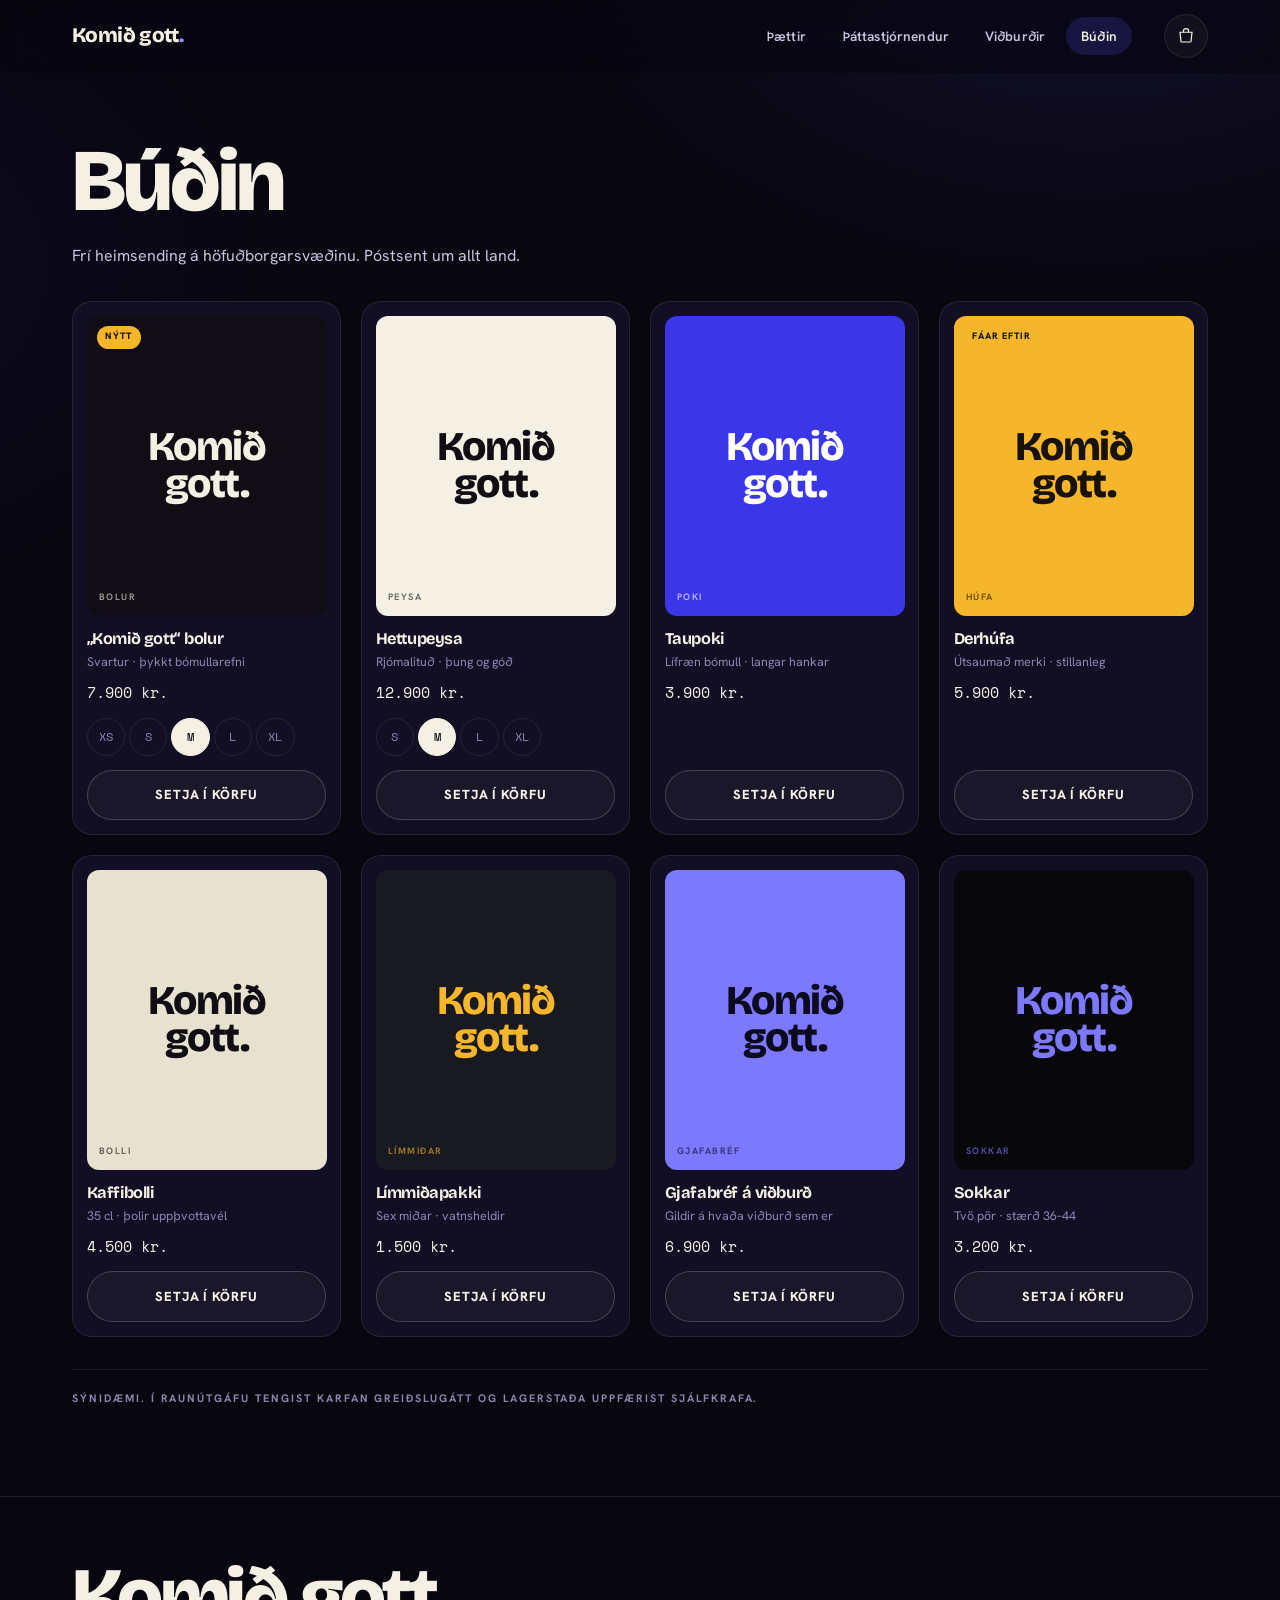
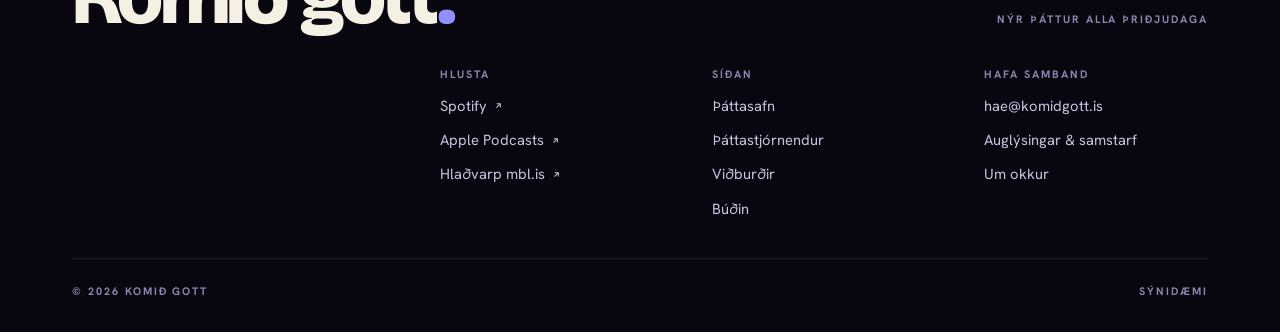
==== commit 613ceacf: "Fjórar lagfæringar eftir yfirferð Pillan með þáttanúmerinu tekin úr hetjunni, enda stendur nýjasti þ" ====
--- a/budin.html
+++ b/budin.html
@@ -3,7 +3,7 @@
 <head>
 <meta charset="utf-8">
 <meta name="viewport" content="width=device-width, initial-scale=1, viewport-fit=cover">
-<title>Búðin — Komið gott</title>
+<title>Búðin · Komið gott</title>
 <meta name="description" content="Vefverslun Komið gott. Bolir, peysur og fleira. Frí heimsending á höfuðborgarsvæðinu.">
 <meta name="theme-color" content="#08060F">
 
@@ -12,7 +12,7 @@
 <meta name="robots" content="noindex, nofollow">
 
 <meta property="og:type" content="website">
-<meta property="og:title" content="Búðin — Komið gott">
+<meta property="og:title" content="Búðin · Komið gott">
 <meta property="og:description" content="Vefverslun Komið gott. Bolir, peysur og fleira. Frí heimsending á höfuðborgarsvæðinu.">
 <meta property="og:image" content="assets/logo.jpg">
 <meta property="og:locale" content="is_IS">
@@ -72,7 +72,7 @@
   <section class="band" style="padding-top:0">
     <div class="wrap">
       <div class="products" id="products"></div>
-      <p class="micro shop__note">Sýnidæmi — í raunútgáfu tengist karfan greiðslugátt og lagerstaða uppfærist sjálfkrafa.</p>
+      <p class="micro shop__note">Sýnidæmi. Í raunútgáfu tengist karfan greiðslugátt og lagerstaða uppfærist sjálfkrafa.</p>
     </div>
   </section>
 </div>
@@ -115,7 +115,7 @@
 
     <div class="footer__base micro">
       <span>© 2026 Komið gott</span>
-      <span>Sýnidæmi — hönnun og smíði</span>
+      <span>Sýnidæmi</span>
     </div>
   </div>
 </footer>
@@ -137,7 +137,7 @@
       <b id="cartTotal">0 kr.</b>
     </div>
     <button class="btn btn--block" id="checkout" type="button">Ganga frá pöntun</button>
-    <p class="micro cart__fine">Sýnidæmi — engin greiðsla fer fram.</p>
+    <p class="micro cart__fine">Sýnidæmi, engin greiðsla fer fram.</p>
   </div>
 </aside>
 
--- a/assets/styles.css
+++ b/assets/styles.css
@@ -423,15 +423,6 @@
   gap: 2.25rem;
 }
 
-.hero__kicker {
-  display: inline-flex;
-  flex-wrap: wrap;
-  align-items: center;
-  gap: 0.5rem 0.75rem;
-  margin-bottom: 1.25rem;
-}
-.hero__kicker .chip { border-color: rgba(93, 91, 255, 0.5); background: rgba(93, 91, 255, 0.14); color: var(--electric-2); }
-
 .hero__word {
   font-size: clamp(3.2rem, 15vw, 7.5rem);
   letter-spacing: -0.04em;
@@ -849,26 +840,8 @@
 
 .epcount { margin-top: 1.25rem; }
 
-/* Sía, röðun og leit í haus safnsins */
+/* Sía og leit í haus safnsins */
 .shead--tools { align-items: center; }
-.tools { display: flex; flex-wrap: wrap; align-items: center; gap: 0.5rem; width: 100%; }
-
-.sortbtn {
-  display: inline-flex;
-  align-items: center;
-  gap: 0.4rem;
-  min-height: 2.5rem;
-  padding: 0.45rem 1rem;
-  background: rgba(244, 240, 228, 0.04);
-  border: 1px dashed var(--line-strong);
-  border-radius: 999px;
-  color: var(--ink-soft);
-  font-family: var(--data);
-  font-size: 0.74rem;
-  cursor: pointer;
-  transition: color 0.2s var(--ease), border-color 0.2s var(--ease);
-}
-.sortbtn:hover { color: var(--ink); border-color: var(--ink-soft); }
 
 .epsearch { position: relative; flex: 1 1 13rem; min-width: 0; max-width: 22rem; }
 .epsearch input {
@@ -893,6 +866,174 @@
   pointer-events: none;
 }
 .epsearch input::-webkit-search-cancel-button { filter: invert(1); opacity: 0.5; }
+
+/* --------------------------------------------------------------------------
+   Safnið sem efnisveita: lárétt röð fyrir hverja þáttaröð
+   -------------------------------------------------------------------------- */
+
+.rail { margin-bottom: 2.25rem; }
+.rail:last-child { margin-bottom: 0; }
+
+.rail__head {
+  display: flex;
+  flex-wrap: wrap;
+  align-items: baseline;
+  gap: 0.4rem 0.9rem;
+  margin-bottom: 0.9rem;
+}
+.rail__head h2 {
+  font-size: clamp(1.35rem, 5vw, 1.8rem);
+  letter-spacing: -0.02em;
+}
+.rail__head .micro { color: var(--muted); }
+
+.rail__nav { display: none; margin-left: auto; gap: 0.35rem; }
+.rail__nav button {
+  display: grid;
+  place-items: center;
+  width: 2.4rem; height: 2.4rem;
+  background: rgba(244, 240, 228, 0.05);
+  border: 1px solid var(--line);
+  border-radius: 999px;
+  color: var(--ink-soft);
+  cursor: pointer;
+  transition: color 0.2s var(--ease), border-color 0.2s var(--ease), background-color 0.2s var(--ease);
+}
+.rail__nav button:hover { color: var(--ink); border-color: rgba(93, 91, 255, 0.5); background: rgba(93, 91, 255, 0.12); }
+.rail__nav svg { width: 15px; height: 15px; }
+
+/* Röðin sjálf: lárétt skrun með snappi, spjöldin taka rúmlega tvö á síma */
+.rail__track {
+  display: grid;
+  grid-auto-flow: column;
+  grid-auto-columns: 42%;
+  gap: 0.7rem;
+  overflow-x: auto;
+  overscroll-behavior-x: contain;
+  scroll-snap-type: x mandatory;
+  scrollbar-width: none;
+  /* Loft fyrir stækkunina á yfirsvifi svo spjöldin klippist ekki */
+  padding: 0.4rem 0.25rem 0.6rem;
+  margin-inline: -0.25rem;
+}
+.rail__track::-webkit-scrollbar { display: none; }
+
+/* Leit og stök þáttaröð birtast sem net í fullri breidd */
+.rail--grid .rail__track {
+  grid-auto-flow: row;
+  grid-auto-columns: auto;
+  grid-template-columns: repeat(2, 1fr);
+  overflow: visible;
+  scroll-snap-type: none;
+}
+
+/* Spjaldið: cover-artið fyllir flötinn, textinn liggur á skygging neðst */
+.card {
+  position: relative;
+  aspect-ratio: 3 / 4;
+  border-radius: var(--r-sm);
+  overflow: hidden;
+  background: var(--surface);
+  border: 1px solid var(--line);
+  scroll-snap-align: start;
+  transition: transform 0.25s var(--ease), border-color 0.25s var(--ease), box-shadow 0.25s var(--ease);
+}
+.card:hover, .card:focus-within {
+  transform: scale(1.035);
+  border-color: rgba(93, 91, 255, 0.55);
+  box-shadow: var(--glow-lg), var(--shadow);
+  z-index: 2;
+}
+.card[data-current="true"] { border-color: rgba(93, 91, 255, 0.65); box-shadow: var(--glow); }
+
+.card__art {
+  position: absolute;
+  inset: 0;
+  width: 100%; height: 100%;
+  object-fit: cover;
+  transition: transform 0.4s var(--ease);
+}
+.card:hover .card__art { transform: scale(1.06); }
+
+.card__shade {
+  position: absolute;
+  inset: 0;
+  background: linear-gradient(180deg, rgba(8, 6, 15, 0.05) 30%, rgba(8, 6, 15, 0.55) 62%, rgba(8, 6, 15, 0.94));
+}
+
+.card__cue {
+  position: absolute;
+  top: 50%; left: 50%;
+  transform: translate(-50%, -70%);
+  display: grid;
+  place-items: center;
+  width: 3rem; height: 3rem;
+  background: var(--electric);
+  color: #fff;
+  border-radius: 999px;
+  box-shadow: var(--glow);
+  opacity: 0;
+  transition: opacity 0.2s var(--ease);
+  pointer-events: none;
+}
+.card:hover .card__cue,
+.card:focus-within .card__cue,
+.card[data-current="true"] .card__cue { opacity: 1; }
+.card__cue .i { width: 16px; height: 16px; }
+
+.card__info {
+  position: absolute;
+  left: 0; right: 0; bottom: 0;
+  display: grid;
+  gap: 0.25rem;
+  padding: 0.75rem 0.8rem 0.8rem;
+}
+.card__no {
+  display: flex;
+  align-items: center;
+  gap: 0.5rem;
+  font-size: 0.64rem;
+  color: var(--electric-2);
+}
+.card__no b { font-weight: 700; }
+.card__no > span:not(.eq) { color: var(--muted); }
+.card__title {
+  font-family: var(--display);
+  font-size: 0.9rem;
+  font-weight: 700;
+  line-height: 1.25;
+  letter-spacing: -0.01em;
+  color: var(--ink);
+  display: -webkit-box;
+  -webkit-line-clamp: 3;
+  line-clamp: 3;
+  -webkit-box-orient: vertical;
+  overflow: hidden;
+}
+.card__guest { color: var(--flag); letter-spacing: 0.1em; }
+
+/* Hlustunarstaðan liggur eftir neðri brún spjaldsins */
+.card::after {
+  content: "";
+  position: absolute;
+  left: 0; bottom: 0;
+  height: 3px;
+  width: var(--heard, 0%);
+  background: var(--electric-2);
+  z-index: 2;
+}
+
+/* Allt spjaldið er spilunarhnappurinn */
+.card__hit {
+  position: absolute;
+  inset: 0;
+  z-index: 1;
+  background: transparent;
+  border: none;
+  border-radius: inherit;
+  cursor: pointer;
+  padding: 0;
+}
 
 /* --------------------------------------------------------------------------
    Hlustunarveitur — spjöld
@@ -1560,6 +1701,8 @@
 
   .plats { grid-template-columns: repeat(3, 1fr); gap: 1rem; }
   .duo { grid-template-columns: repeat(2, 1fr); gap: 1rem; }
+  .rail__track { grid-auto-columns: 27%; gap: 0.85rem; }
+  .rail--grid .rail__track { grid-template-columns: repeat(3, 1fr); }
   .products { grid-template-columns: repeat(3, 1fr); gap: 1.25rem; }
   .footer__cols { grid-template-columns: repeat(3, 1fr); }
 
@@ -1652,6 +1795,12 @@
   .epgroup { padding-top: 2.75rem; }
   .tools { width: auto; flex: 0 1 auto; }
 
+  .rail__nav { display: inline-flex; }
+  .rail__track { grid-auto-columns: 18.5%; gap: 1rem; }
+  .rail--grid .rail__track { grid-template-columns: repeat(5, 1fr); }
+  .rail { margin-bottom: 3rem; }
+  .card__title { font-size: 0.98rem; }
+
   .ticket { grid-template-columns: 5.5rem minmax(0, 1fr) auto; align-items: center; gap: 0 1.75rem; padding: 1.75rem 2rem; }
   .ticket__buy {
     grid-column: 3; grid-row: 1;
